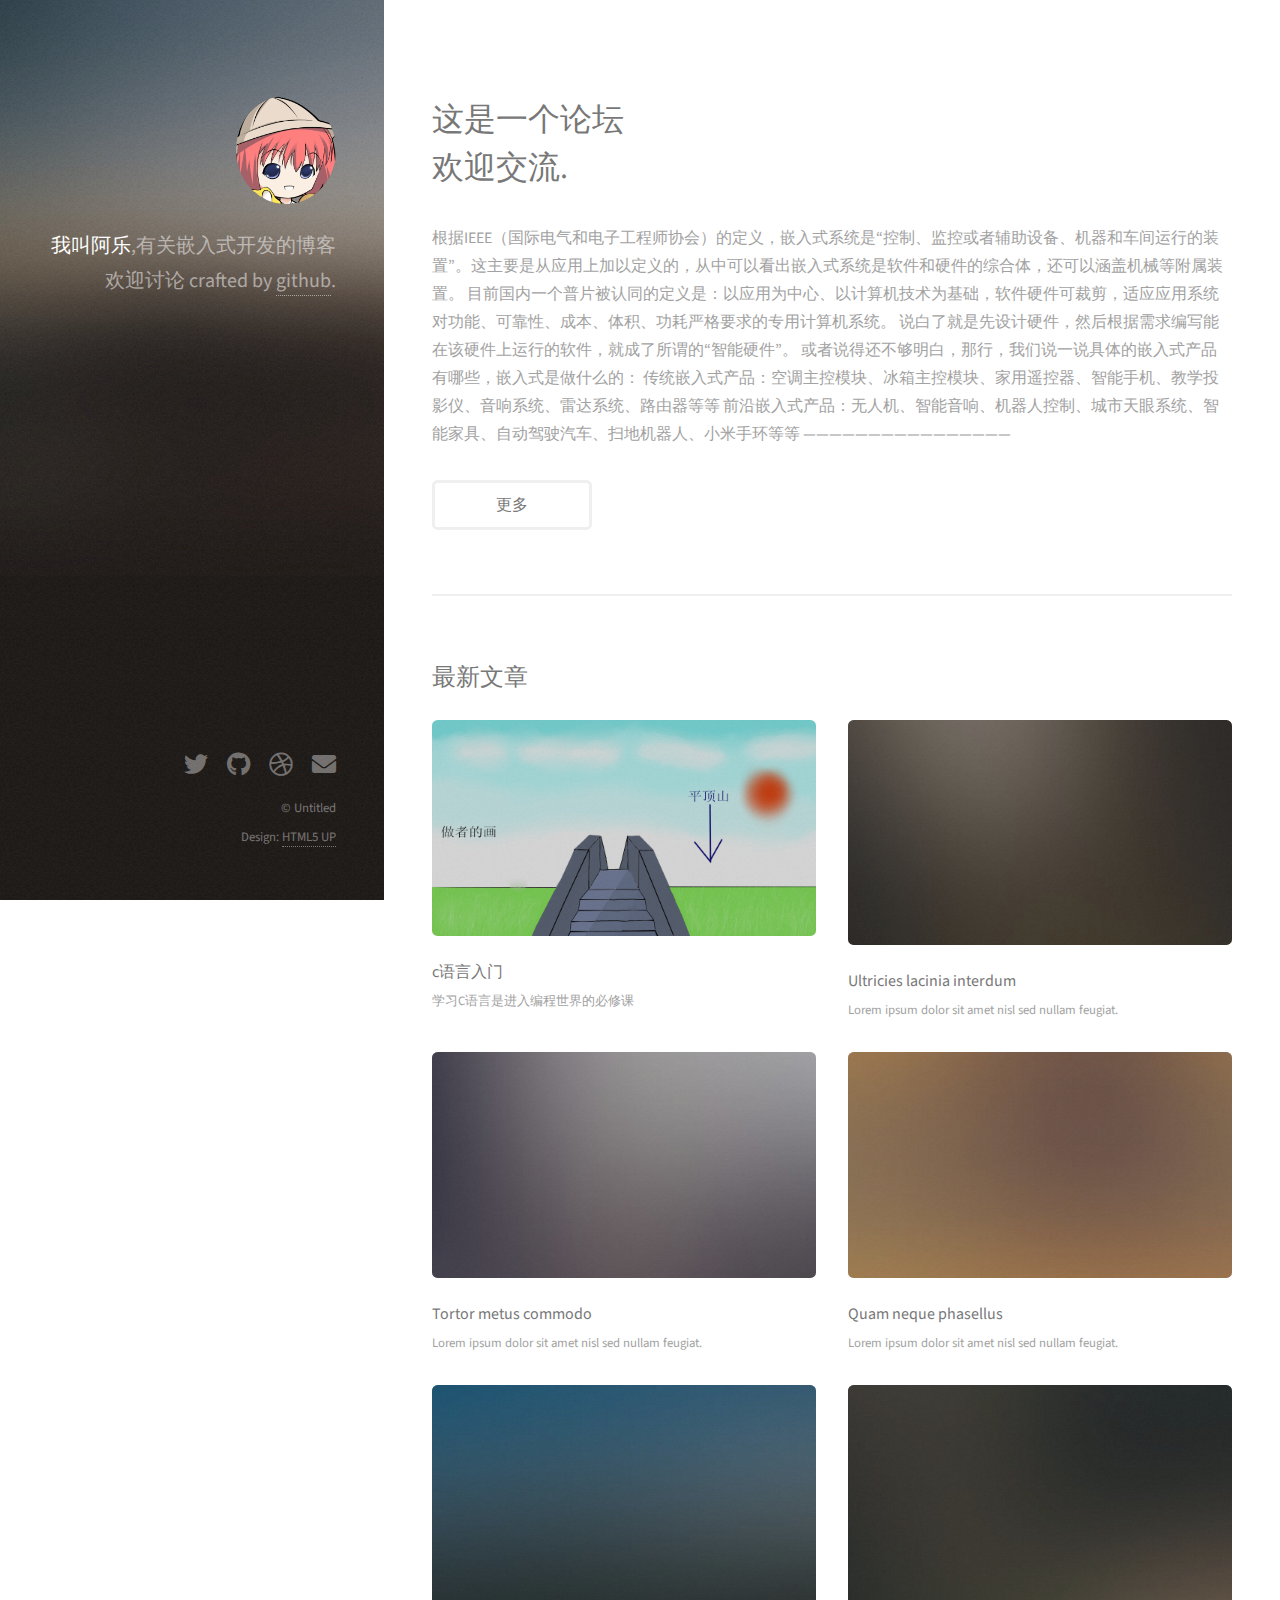
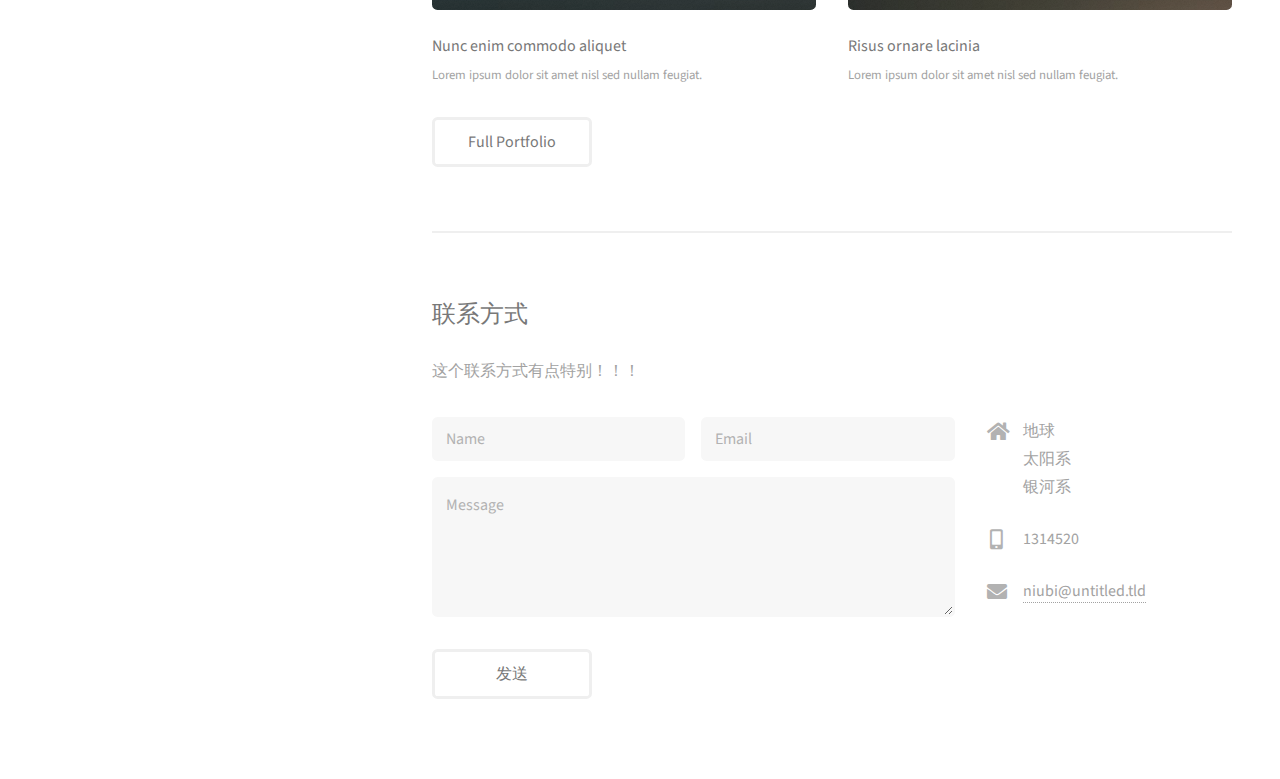
==== index.html @ 40d5c2d4 "Update index.html" ====
<!DOCTYPE HTML>
<!--
	Strata by HTML5 UP
	html5up.net | @ajlkn
	Free for personal and commercial use under the CCA 3.0 license (html5up.net/license)
-->
<html>
	<head>
		<title>Strata by HTML5 UP</title>
		<meta charset="utf-8" />
		<meta name="viewport" content="width=device-width, initial-scale=1, user-scalable=no" />
		<link rel="stylesheet" href="assets/css/main.css" />
	</head>
	<body class="is-preload">

		<!-- Header -->
			<header id="header">
				<div class="inner">
					<a href="#" class="image avatar"><img src="images/tou1.png" alt="" /></a>
					<h1><strong>我叫阿乐</strong>,有关嵌入式开发的博客<br />
					欢迎讨论<br />
					crafted by <a href="https://github.com/prismaticman/prismaticman.github.io/blob/main/index.html">github</a>.</h1>
				</div>
			</header>

		<!-- Main -->
			<div id="main">

				<!-- One -->
					<section id="one">
						<header class="major">
							<h2>这是一个论坛<br />
							欢迎交流.</h2>
						</header>
						<p>根据IEEE（国际电气和电子工程师协会）的定义，嵌入式系统是“控制、监控或者辅助设备、机器和车间运行的装置”。这主要是从应用上加以定义的，从中可以看出嵌入式系统是软件和硬件的综合体，还可以涵盖机械等附属装置。

目前国内一个普片被认同的定义是：以应用为中心、以计算机技术为基础，软件硬件可裁剪，适应应用系统对功能、可靠性、成本、体积、功耗严格要求的专用计算机系统。

说白了就是先设计硬件，然后根据需求编写能在该硬件上运行的软件，就成了所谓的“智能硬件”。

或者说得还不够明白，那行，我们说一说具体的嵌入式产品有哪些，嵌入式是做什么的：

传统嵌入式产品：空调主控模块、冰箱主控模块、家用遥控器、智能手机、教学投影仪、音响系统、雷达系统、路由器等等

前沿嵌入式产品：无人机、智能音响、机器人控制、城市天眼系统、智能家具、自动驾驶汽车、扫地机器人、小米手环等等
————————————————
</p>
						<ul class="actions">
							<li><a href="https://github.com/prismaticman" class="button">更多</a></li>
						</ul>
					</section>

				<!-- Two -->
					<section id="two">
						<h2>最新文章</h2>
						<div class="row">
							<article class="col-6 col-12-xsmall work-item">
								<a href="images/fulls/14.png" class="image fit thumb"><img src="images/thumbs/14.png" alt="" /></a>
								<h3>c语言入门</h3>
								<p>学习C语言是进入编程世界的必修课</p>
							</article>
							<article class="col-6 col-12-xsmall work-item">
								<a href="images/fulls/02.jpg" class="image fit thumb"><img src="images/thumbs/02.jpg" alt="" /></a>
								<h3>Ultricies lacinia interdum</h3>
								<p>Lorem ipsum dolor sit amet nisl sed nullam feugiat.</p>
							</article>
							<article class="col-6 col-12-xsmall work-item">
								<a href="images/fulls/03.jpg" class="image fit thumb"><img src="images/thumbs/03.jpg" alt="" /></a>
								<h3>Tortor metus commodo</h3>
								<p>Lorem ipsum dolor sit amet nisl sed nullam feugiat.</p>
							</article>
							<article class="col-6 col-12-xsmall work-item">
								<a href="images/fulls/04.jpg" class="image fit thumb"><img src="images/thumbs/04.jpg" alt="" /></a>
								<h3>Quam neque phasellus</h3>
								<p>Lorem ipsum dolor sit amet nisl sed nullam feugiat.</p>
							</article>
							<article class="col-6 col-12-xsmall work-item">
								<a href="images/fulls/05.jpg" class="image fit thumb"><img src="images/thumbs/05.jpg" alt="" /></a>
								<h3>Nunc enim commodo aliquet</h3>
								<p>Lorem ipsum dolor sit amet nisl sed nullam feugiat.</p>
							</article>
							<article class="col-6 col-12-xsmall work-item">
								<a href="images/fulls/06.jpg" class="image fit thumb"><img src="images/thumbs/06.jpg" alt="" /></a>
								<h3>Risus ornare lacinia</h3>
								<p>Lorem ipsum dolor sit amet nisl sed nullam feugiat.</p>
							</article>
						</div>
						<ul class="actions">
							<li><a href="#" class="button">Full Portfolio</a></li>
						</ul>
					</section>

				<!-- Three -->
					<section id="three">
						<h2>联系方式</h2>
						<p>这个联系方式有点特别！！！</p>
						<div class="row">
							<div class="col-8 col-12-small">
								<form method="post" action="#">
									<div class="row gtr-uniform gtr-50">
										<div class="col-6 col-12-xsmall"><input type="text" name="name" id="name" placeholder="Name" /></div>
										<div class="col-6 col-12-xsmall"><input type="email" name="email" id="email" placeholder="Email" /></div>
										<div class="col-12"><textarea name="message" id="message" placeholder="Message" rows="4"></textarea></div>
									</div>
								</form>
								<ul class="actions">
									<li><input type="submit" value="发送" /></li>
								</ul>
							</div>
							<div class="col-4 col-12-small">
								<ul class="labeled-icons">
									<li>
										<h3 class="icon solid fa-home"><span class="label">Address</span></h3>
										地球<br />
										太阳系<br />
										银河系
									</li>
									<li>
										<h3 class="icon solid fa-mobile-alt"><span class="label">Phone</span></h3>
										1314520
									</li>
									<li>
										<h3 class="icon solid fa-envelope"><span class="label">Email</span></h3>
										<a href="#">niubi@untitled.tld</a>
									</li>
								</ul>
							</div>
						</div>
					</section>

				<!-- Four -->
				<!--
					<section id="four">
						<h2>Elements</h2>

						<section>
							<h4>Text</h4>
							<p>This is <b>bold</b> and this is <strong>strong</strong>. This is <i>italic</i> and this is <em>emphasized</em>.
							This is <sup>superscript</sup> text and this is <sub>subscript</sub> text.
							This is <u>underlined</u> and this is code: <code>for (;;) { ... }</code>. Finally, <a href="#">this is a link</a>.</p>
							<hr />
							<header>
								<h4>Heading with a Subtitle</h4>
								<p>Lorem ipsum dolor sit amet nullam id egestas urna aliquam</p>
							</header>
							<p>Nunc lacinia ante nunc ac lobortis. Interdum adipiscing gravida odio porttitor sem non mi integer non faucibus ornare mi ut ante amet placerat aliquet. Volutpat eu sed ante lacinia sapien lorem accumsan varius montes viverra nibh in adipiscing blandit tempus accumsan.</p>
							<header>
								<h5>Heading with a Subtitle</h5>
								<p>Lorem ipsum dolor sit amet nullam id egestas urna aliquam</p>
							</header>
							<p>Nunc lacinia ante nunc ac lobortis. Interdum adipiscing gravida odio porttitor sem non mi integer non faucibus ornare mi ut ante amet placerat aliquet. Volutpat eu sed ante lacinia sapien lorem accumsan varius montes viverra nibh in adipiscing blandit tempus accumsan.</p>
							<hr />
							<h2>Heading Level 2</h2>
							<h3>Heading Level 3</h3>
							<h4>Heading Level 4</h4>
							<h5>Heading Level 5</h5>
							<h6>Heading Level 6</h6>
							<hr />
							<h5>Blockquote</h5>
							<blockquote>Fringilla nisl. Donec accumsan interdum nisi, quis tincidunt felis sagittis eget tempus euismod. Vestibulum ante ipsum primis in faucibus vestibulum. Blandit adipiscing eu felis iaculis volutpat ac adipiscing accumsan faucibus. Vestibulum ante ipsum primis in faucibus lorem ipsum dolor sit amet nullam adipiscing eu felis.</blockquote>
							<h5>Preformatted</h5>
							<pre><code>i = 0;

while (!deck.isInOrder()) {
print 'Iteration ' + i;
deck.shuffle();
i++;
}

print 'It took ' + i + ' iterations to sort the deck.';</code></pre>
						</section>

						<section>
							<h4>Lists</h4>
							<div class="row">
								<div class="col-6 col-12-xsmall">
									<h5>Unordered</h5>
									<ul>
										<li>Dolor pulvinar etiam magna etiam.</li>
										<li>Sagittis adipiscing lorem eleifend.</li>
										<li>Felis enim feugiat dolore viverra.</li>
									</ul>
									<h5>Alternate</h5>
									<ul class="alt">
										<li>Dolor pulvinar etiam magna etiam.</li>
										<li>Sagittis adipiscing lorem eleifend.</li>
										<li>Felis enim feugiat dolore viverra.</li>
									</ul>
								</div>
								<div class="col-6 col-12-xsmall">
									<h5>Ordered</h5>
									<ol>
										<li>Dolor pulvinar etiam magna etiam.</li>
										<li>Etiam vel felis at lorem sed viverra.</li>
										<li>Felis enim feugiat dolore viverra.</li>
										<li>Dolor pulvinar etiam magna etiam.</li>
										<li>Etiam vel felis at lorem sed viverra.</li>
										<li>Felis enim feugiat dolore viverra.</li>
									</ol>
									<h5>Icons</h5>
									<ul class="icons">
										<li><a href="#" class="icon brands fa-twitter"><span class="label">Twitter</span></a></li>
										<li><a href="#" class="icon brands fa-facebook-f"><span class="label">Facebook</span></a></li>
										<li><a href="#" class="icon brands fa-instagram"><span class="label">Instagram</span></a></li>
										<li><a href="#" class="icon brands fa-github"><span class="label">Github</span></a></li>
										<li><a href="#" class="icon brands fa-dribbble"><span class="label">Dribbble</span></a></li>
										<li><a href="#" class="icon brands fa-tumblr"><span class="label">Tumblr</span></a></li>
									</ul>
								</div>
							</div>
							<h5>Actions</h5>
							<ul class="actions">
								<li><a href="#" class="button primary">Default</a></li>
								<li><a href="#" class="button">Default</a></li>
							</ul>
							<ul class="actions small">
								<li><a href="#" class="button primary small">Small</a></li>
								<li><a href="#" class="button small">Small</a></li>
							</ul>
							<div class="row">
								<div class="col-6 col-12-small">
									<ul class="actions stacked">
										<li><a href="#" class="button primary">Default</a></li>
										<li><a href="#" class="button">Default</a></li>
									</ul>
								</div>
								<div class="col-6 col-12-small">
									<ul class="actions stacked">
										<li><a href="#" class="button primary small">Small</a></li>
										<li><a href="#" class="button small">Small</a></li>
									</ul>
								</div>
								<div class="col-6 col-12-small">
									<ul class="actions stacked">
										<li><a href="#" class="button primary fit">Default</a></li>
										<li><a href="#" class="button fit">Default</a></li>
									</ul>
								</div>
								<div class="col-6 col-12-small">
									<ul class="actions stacked">
										<li><a href="#" class="button primary small fit">Small</a></li>
										<li><a href="#" class="button small fit">Small</a></li>
									</ul>
								</div>
							</div>
						</section>

						<section>
							<h4>Table</h4>
							<h5>Default</h5>
							<div class="table-wrapper">
								<table>
									<thead>
										<tr>
											<th>Name</th>
											<th>Description</th>
											<th>Price</th>
										</tr>
									</thead>
									<tbody>
										<tr>
											<td>Item One</td>
											<td>Ante turpis integer aliquet porttitor.</td>
											<td>29.99</td>
										</tr>
										<tr>
											<td>Item Two</td>
											<td>Vis ac commodo adipiscing arcu aliquet.</td>
											<td>19.99</td>
										</tr>
										<tr>
											<td>Item Three</td>
											<td> Morbi faucibus arcu accumsan lorem.</td>
											<td>29.99</td>
										</tr>
										<tr>
											<td>Item Four</td>
											<td>Vitae integer tempus condimentum.</td>
											<td>19.99</td>
										</tr>
										<tr>
											<td>Item Five</td>
											<td>Ante turpis integer aliquet porttitor.</td>
											<td>29.99</td>
										</tr>
									</tbody>
									<tfoot>
										<tr>
											<td colspan="2"></td>
											<td>100.00</td>
										</tr>
									</tfoot>
								</table>
							</div>

							<h5>Alternate</h5>
							<div class="table-wrapper">
								<table class="alt">
									<thead>
										<tr>
											<th>Name</th>
											<th>Description</th>
											<th>Price</th>
										</tr>
									</thead>
									<tbody>
										<tr>
											<td>Item One</td>
											<td>Ante turpis integer aliquet porttitor.</td>
											<td>29.99</td>
										</tr>
										<tr>
											<td>Item Two</td>
											<td>Vis ac commodo adipiscing arcu aliquet.</td>
											<td>19.99</td>
										</tr>
										<tr>
											<td>Item Three</td>
											<td> Morbi faucibus arcu accumsan lorem.</td>
											<td>29.99</td>
										</tr>
										<tr>
											<td>Item Four</td>
											<td>Vitae integer tempus condimentum.</td>
											<td>19.99</td>
										</tr>
										<tr>
											<td>Item Five</td>
											<td>Ante turpis integer aliquet porttitor.</td>
											<td>29.99</td>
										</tr>
									</tbody>
									<tfoot>
										<tr>
											<td colspan="2"></td>
											<td>100.00</td>
										</tr>
									</tfoot>
								</table>
							</div>
						</section>

						<section>
							<h4>Buttons</h4>
							<ul class="actions">
								<li><a href="#" class="button primary">Primary</a></li>
								<li><a href="#" class="button">Default</a></li>
							</ul>
							<ul class="actions">
								<li><a href="#" class="button large">Large</a></li>
								<li><a href="#" class="button">Default</a></li>
								<li><a href="#" class="button small">Small</a></li>
							</ul>
							<ul class="actions fit">
								<li><a href="#" class="button primary fit">Fit</a></li>
								<li><a href="#" class="button fit">Fit</a></li>
							</ul>
							<ul class="actions fit small">
								<li><a href="#" class="button primary fit small">Fit + Small</a></li>
								<li><a href="#" class="button fit small">Fit + Small</a></li>
							</ul>
							<ul class="actions">
								<li><a href="#" class="button primary icon solid fa-download">Icon</a></li>
								<li><a href="#" class="button icon solid fa-download">Icon</a></li>
							</ul>
							<ul class="actions">
								<li><span class="button primary disabled">Primary</span></li>
								<li><span class="button disabled">Default</span></li>
							</ul>
						</section>

						<section>
							<h4>Form</h4>
							<form method="post" action="#">
								<div class="row gtr-uniform gtr-50">
									<div class="col-6 col-12-xsmall">
										<input type="text" name="demo-name" id="demo-name" value="" placeholder="Name" />
									</div>
									<div class="col-6 col-12-xsmall">
										<input type="email" name="demo-email" id="demo-email" value="" placeholder="Email" />
									</div>
									<div class="col-12">
										<select name="demo-category" id="demo-category">
											<option value="">- Category -</option>
											<option value="1">Manufacturing</option>
											<option value="1">Shipping</option>
											<option value="1">Administration</option>
											<option value="1">Human Resources</option>
										</select>
									</div>
									<div class="col-4 col-12-small">
										<input type="radio" id="demo-priority-low" name="demo-priority" checked>
										<label for="demo-priority-low">Low Priority</label>
									</div>
									<div class="col-4 col-12-small">
										<input type="radio" id="demo-priority-normal" name="demo-priority">
										<label for="demo-priority-normal">Normal Priority</label>
									</div>
									<div class="col-4 col-12-small">
										<input type="radio" id="demo-priority-high" name="demo-priority">
										<label for="demo-priority-high">High Priority</label>
									</div>
									<div class="col-6 col-12-small">
										<input type="checkbox" id="demo-copy" name="demo-copy">
										<label for="demo-copy">Email me a copy of this message</label>
									</div>
									<div class="col-6 col-12-small">
										<input type="checkbox" id="demo-human" name="demo-human" checked>
										<label for="demo-human">I am a human and not a robot</label>
									</div>
									<div class="col-12">
										<textarea name="demo-message" id="demo-message" placeholder="Enter your message" rows="6"></textarea>
									</div>
									<div class="col-12">
										<ul class="actions">
											<li><input type="submit" value="Send Message" class="primary" /></li>
											<li><input type="reset" value="Reset" /></li>
										</ul>
									</div>
								</div>
							</form>
						</section>

						<section>
							<h4>Image</h4>
							<h5>Fit</h5>
							<div class="box alt">
								<div class="row gtr-50 gtr-uniform">
									<div class="col-12"><span class="image fit"><img src="images/fulls/05.jpg" alt="" /></span></div>
									<div class="col-4"><span class="image fit"><img src="images/thumbs/01.jpg" alt="" /></span></div>
									<div class="col-4"><span class="image fit"><img src="images/thumbs/02.jpg" alt="" /></span></div>
									<div class="col-4"><span class="image fit"><img src="images/thumbs/03.jpg" alt="" /></span></div>
									<div class="col-4"><span class="image fit"><img src="images/thumbs/04.jpg" alt="" /></span></div>
									<div class="col-4"><span class="image fit"><img src="images/thumbs/05.jpg" alt="" /></span></div>
									<div class="col-4"><span class="image fit"><img src="images/thumbs/06.jpg" alt="" /></span></div>
									<div class="col-4"><span class="image fit"><img src="images/thumbs/03.jpg" alt="" /></span></div>
									<div class="col-4"><span class="image fit"><img src="images/thumbs/02.jpg" alt="" /></span></div>
									<div class="col-4"><span class="image fit"><img src="images/thumbs/01.jpg" alt="" /></span></div>
								</div>
							</div>
							<h5>Left &amp; Right</h5>
							<p><span class="image left"><img src="images/avatar.jpg" alt="" /></span>Fringilla nisl. Donec accumsan interdum nisi, quis tincidunt felis sagittis eget. tempus euismod. Vestibulum ante ipsum primis in faucibus vestibulum. Blandit adipiscing eu felis iaculis volutpat ac adipiscing accumsan eu faucibus. Integer ac pellentesque praesent tincidunt felis sagittis eget. tempus euismod. Vestibulum ante ipsum primis in faucibus vestibulum. Blandit adipiscing eu felis iaculis volutpat ac adipiscing accumsan eu faucibus. Integer ac pellentesque praesent. Donec accumsan interdum nisi, quis tincidunt felis sagittis eget. tempus euismod. Vestibulum ante ipsum primis in faucibus vestibulum. Blandit adipiscing eu felis iaculis volutpat ac adipiscing accumsan eu faucibus. Integer ac pellentesque praesent tincidunt felis sagittis eget. tempus euismod. Vestibulum ante ipsum primis in faucibus vestibulum. Blandit adipiscing eu felis iaculis volutpat ac adipiscing accumsan eu faucibus. Integer ac pellentesque praesent.</p>
							<p><span class="image right"><img src="images/avatar.jpg" alt="" /></span>Fringilla nisl. Donec accumsan interdum nisi, quis tincidunt felis sagittis eget. tempus euismod. Vestibulum ante ipsum primis in faucibus vestibulum. Blandit adipiscing eu felis iaculis volutpat ac adipiscing accumsan eu faucibus. Integer ac pellentesque praesent tincidunt felis sagittis eget. tempus euismod. Vestibulum ante ipsum primis in faucibus vestibulum. Blandit adipiscing eu felis iaculis volutpat ac adipiscing accumsan eu faucibus. Integer ac pellentesque praesent. Donec accumsan interdum nisi, quis tincidunt felis sagittis eget. tempus euismod. Vestibulum ante ipsum primis in faucibus vestibulum. Blandit adipiscing eu felis iaculis volutpat ac adipiscing accumsan eu faucibus. Integer ac pellentesque praesent tincidunt felis sagittis eget. tempus euismod. Vestibulum ante ipsum primis in faucibus vestibulum. Blandit adipiscing eu felis iaculis volutpat ac adipiscing accumsan eu faucibus. Integer ac pellentesque praesent.</p>
						</section>

					</section>
				-->

			</div>

		<!-- Footer -->
			<footer id="footer">
				<div class="inner">
					<ul class="icons">
						<li><a href="#" class="icon brands fa-twitter"><span class="label">Twitter</span></a></li>
						<li><a href="#" class="icon brands fa-github"><span class="label">Github</span></a></li>
						<li><a href="#" class="icon brands fa-dribbble"><span class="label">Dribbble</span></a></li>
						<li><a href="#" class="icon solid fa-envelope"><span class="label">Email</span></a></li>
					</ul>
					<ul class="copyright">
						<li>&copy; Untitled</li><li>Design: <a href="https://github.com/prismaticman">HTML5 UP</a></li>
					</ul>
				</div>
			</footer>

		<!-- Scripts -->
			<script src="assets/js/jquery.min.js"></script>
			<script src="assets/js/jquery.poptrox.min.js"></script>
			<script src="assets/js/browser.min.js"></script>
			<script src="assets/js/breakpoints.min.js"></script>
			<script src="assets/js/util.js"></script>
			<script src="assets/js/main.js"></script>

	</body>
</html>
---- assets/css/main.css ----
@import url("fontawesome-all.min.css");
@import url("https://fonts.googleapis.com/css?family=Source+Sans+Pro:400,400italic");

/*
	Strata by HTML5 UP
	html5up.net | @ajlkn
	Free for personal and commercial use under the CCA 3.0 license (html5up.net/license)
*/

html, body, div, span, applet, object,
iframe, h1, h2, h3, h4, h5, h6, p, blockquote,
pre, a, abbr, acronym, address, big, cite,
code, del, dfn, em, img, ins, kbd, q, s, samp,
small, strike, strong, sub, sup, tt, var, b,
u, i, center, dl, dt, dd, ol, ul, li, fieldset,
form, label, legend, table, caption, tbody,
tfoot, thead, tr, th, td, article, aside,
canvas, details, embed, figure, figcaption,
footer, header, hgroup, menu, nav, output, ruby,
section, summary, time, mark, audio, video {
	margin: 0;
	padding: 0;
	border: 0;
	font-size: 100%;
	font: inherit;
	vertical-align: baseline;}

article, aside, details, figcaption, figure,
footer, header, hgroup, menu, nav, section {
	display: block;}

body {
	line-height: 1;
}

ol, ul {
	list-style: none;
}

blockquote, q {
	quotes: none;
}

	blockquote:before, blockquote:after, q:before, q:after {
		content: '';
		content: none;
	}

table {
	border-collapse: collapse;
	border-spacing: 0;
}

body {
	-webkit-text-size-adjust: none;
}

mark {
	background-color: transparent;
	color: inherit;
}

input::-moz-focus-inner {
	border: 0;
	padding: 0;
}

input, select, textarea {
	-moz-appearance: none;
	-webkit-appearance: none;
	-ms-appearance: none;
	appearance: none;
}

/* Basic */

	html {
		box-sizing: border-box;
	}

	*, *:before, *:after {
		box-sizing: inherit;
	}

	body {
		background: #fff;
	}

		body.is-preload *, body.is-preload *:before, body.is-preload *:after {
			-moz-animation: none !important;
			-webkit-animation: none !important;
			-ms-animation: none !important;
			animation: none !important;
			-moz-transition: none !important;
			-webkit-transition: none !important;
			-ms-transition: none !important;
			transition: none !important;
		}

	body, input, select, textarea {
		color: #a2a2a2;
		font-family: "Source Sans Pro", Helvetica, sans-serif;
		font-size: 16pt;
		font-weight: 400;
		line-height: 1.75em;
	}

	a {
		-moz-transition: color 0.2s ease-in-out, border-color 0.2s ease-in-out;
		-webkit-transition: color 0.2s ease-in-out, border-color 0.2s ease-in-out;
		-ms-transition: color 0.2s ease-in-out, border-color 0.2s ease-in-out;
		transition: color 0.2s ease-in-out, border-color 0.2s ease-in-out;
		border-bottom: dotted 1px;
		color: #49bf9d;
		text-decoration: none;
	}

		a:hover {
			border-bottom-color: transparent;
			color: #49bf9d !important;
			text-decoration: none;
		}

	strong, b {
		color: #787878;
		font-weight: 400;
	}

	em, i {
		font-style: italic;
	}

	p {
		margin: 0 0 2em 0;
	}

	h1, h2, h3, h4, h5, h6 {
		color: #787878;
		font-weight: 400;
		line-height: 1em;
		margin: 0 0 1em 0;
	}

		h1 a, h2 a, h3 a, h4 a, h5 a, h6 a {
			color: inherit;
			text-decoration: none;
		}

	h1 {
		font-size: 2em;
		line-height: 1.5em;
	}

	h2 {
		font-size: 1.5em;
		line-height: 1.5em;
	}

	h3 {
		font-size: 1.25em;
		line-height: 1.5em;
	}

	h4 {
		font-size: 1.1em;
		line-height: 1.5em;
	}

	h5 {
		font-size: 0.9em;
		line-height: 1.5em;
	}

	h6 {
		font-size: 0.7em;
		line-height: 1.5em;
	}

	sub {
		font-size: 0.8em;
		position: relative;
		top: 0.5em;
	}

	sup {
		font-size: 0.8em;
		position: relative;
		top: -0.5em;
	}

	hr {
		border: 0;
		border-bottom: solid 2px #efefef;
		margin: 2em 0;
	}

		hr.major {
			margin: 3em 0;
		}

	blockquote {
		border-left: solid 6px #efefef;
		font-style: italic;
		margin: 0 0 2em 0;
		padding: 0.5em 0 0.5em 1.5em;
	}

	code {
		background: #f7f7f7;
		border-radius: 0.35em;
		border: solid 2px #efefef;
		font-family: "Courier New", monospace;
		font-size: 0.9em;
		margin: 0 0.25em;
		padding: 0.25em 0.65em;
	}

	pre {
		-webkit-overflow-scrolling: touch;
		font-family: "Courier New", monospace;
		font-size: 0.9em;
		margin: 0 0 2em 0;
	}

		pre code {
			display: block;
			line-height: 1.75em;
			padding: 1em 1.5em;
			overflow-x: auto;
		}

	.align-left {
		text-align: left;
	}

	.align-center {
		text-align: center;
	}

	.align-right {
		text-align: right;
	}

/* Container */

	.container {
		margin: 0 auto;
		max-width: calc(100% - 4em);
		width: 100%;
	}

		.container.xsmall {
			width: 25%;
		}

		.container.small {
			width: 50%;
		}

		.container.medium {
			width: 75%;
		}

		.container.large {
			width: 125%;
		}

		.container.xlarge {
			width: 150%;
		}

		.container.max {
			width: 100%;
		}

		@media screen and (max-width: 980px) {

			.container {
				width: 100% !important;
				max-width: 100% !important;
			}

		}

		@media screen and (max-width: 480px) {

			.container {
				max-width: calc(100% - 3em);
			}

		}

/* Row */

	.row {
		display: flex;
		flex-wrap: wrap;
		box-sizing: border-box;
		align-items: stretch;
	}

		.row > * {
			box-sizing: border-box;
		}

		.row.gtr-uniform > * > :last-child {
			margin-bottom: 0;
		}

		.row.aln-left {
			justify-content: flex-start;
		}

		.row.aln-center {
			justify-content: center;
		}

		.row.aln-right {
			justify-content: flex-end;
		}

		.row.aln-top {
			align-items: flex-start;
		}

		.row.aln-middle {
			align-items: center;
		}

		.row.aln-bottom {
			align-items: flex-end;
		}

		.row > .imp {
			order: -1;
		}

		.row > .col-1 {
			width: 8.33333%;
		}

		.row > .off-1 {
			margin-left: 8.33333%;
		}

		.row > .col-2 {
			width: 16.66667%;
		}

		.row > .off-2 {
			margin-left: 16.66667%;
		}

		.row > .col-3 {
			width: 25%;
		}

		.row > .off-3 {
			margin-left: 25%;
		}

		.row > .col-4 {
			width: 33.33333%;
		}

		.row > .off-4 {
			margin-left: 33.33333%;
		}

		.row > .col-5 {
			width: 41.66667%;
		}

		.row > .off-5 {
			margin-left: 41.66667%;
		}

		.row > .col-6 {
			width: 50%;
		}

		.row > .off-6 {
			margin-left: 50%;
		}

		.row > .col-7 {
			width: 58.33333%;
		}

		.row > .off-7 {
			margin-left: 58.33333%;
		}

		.row > .col-8 {
			width: 66.66667%;
		}

		.row > .off-8 {
			margin-left: 66.66667%;
		}

		.row > .col-9 {
			width: 75%;
		}

		.row > .off-9 {
			margin-left: 75%;
		}

		.row > .col-10 {
			width: 83.33333%;
		}

		.row > .off-10 {
			margin-left: 83.33333%;
		}

		.row > .col-11 {
			width: 91.66667%;
		}

		.row > .off-11 {
			margin-left: 91.66667%;
		}

		.row > .col-12 {
			width: 100%;
		}

		.row > .off-12 {
			margin-left: 100%;
		}

		.row.gtr-0 {
			margin-top: 0;
			margin-left: 0em;
		}

			.row.gtr-0 > * {
				padding: 0 0 0 0em;
			}

			.row.gtr-0.gtr-uniform {
				margin-top: 0em;
			}

				.row.gtr-0.gtr-uniform > * {
					padding-top: 0em;
				}

		.row.gtr-25 {
			margin-top: 0;
			margin-left: -0.625em;
		}

			.row.gtr-25 > * {
				padding: 0 0 0 0.625em;
			}

			.row.gtr-25.gtr-uniform {
				margin-top: -0.625em;
			}

				.row.gtr-25.gtr-uniform > * {
					padding-top: 0.625em;
				}

		.row.gtr-50 {
			margin-top: 0;
			margin-left: -1.25em;
		}

			.row.gtr-50 > * {
				padding: 0 0 0 1.25em;
			}

			.row.gtr-50.gtr-uniform {
				margin-top: -1.25em;
			}

				.row.gtr-50.gtr-uniform > * {
					padding-top: 1.25em;
				}

		.row {
			margin-top: 0;
			margin-left: -2.5em;
		}

			.row > * {
				padding: 0 0 0 2.5em;
			}

			.row.gtr-uniform {
				margin-top: -2.5em;
			}

				.row.gtr-uniform > * {
					padding-top: 2.5em;
				}

		.row.gtr-150 {
			margin-top: 0;
			margin-left: -3.75em;
		}

			.row.gtr-150 > * {
				padding: 0 0 0 3.75em;
			}

			.row.gtr-150.gtr-uniform {
				margin-top: -3.75em;
			}

				.row.gtr-150.gtr-uniform > * {
					padding-top: 3.75em;
				}

		.row.gtr-200 {
			margin-top: 0;
			margin-left: -5em;
		}

			.row.gtr-200 > * {
				padding: 0 0 0 5em;
			}

			.row.gtr-200.gtr-uniform {
				margin-top: -5em;
			}

				.row.gtr-200.gtr-uniform > * {
					padding-top: 5em;
				}

		@media screen and (max-width: 1800px) {

			.row {
				display: flex;
				flex-wrap: wrap;
				box-sizing: border-box;
				align-items: stretch;
			}

				.row > * {
					box-sizing: border-box;
				}

				.row.gtr-uniform > * > :last-child {
					margin-bottom: 0;
				}

				.row.aln-left {
					justify-content: flex-start;
				}

				.row.aln-center {
					justify-content: center;
				}

				.row.aln-right {
					justify-content: flex-end;
				}

				.row.aln-top {
					align-items: flex-start;
				}

				.row.aln-middle {
					align-items: center;
				}

				.row.aln-bottom {
					align-items: flex-end;
				}

				.row > .imp-xlarge {
					order: -1;
				}

				.row > .col-1-xlarge {
					width: 8.33333%;
				}

				.row > .off-1-xlarge {
					margin-left: 8.33333%;
				}

				.row > .col-2-xlarge {
					width: 16.66667%;
				}

				.row > .off-2-xlarge {
					margin-left: 16.66667%;
				}

				.row > .col-3-xlarge {
					width: 25%;
				}

				.row > .off-3-xlarge {
					margin-left: 25%;
				}

				.row > .col-4-xlarge {
					width: 33.33333%;
				}

				.row > .off-4-xlarge {
					margin-left: 33.33333%;
				}

				.row > .col-5-xlarge {
					width: 41.66667%;
				}

				.row > .off-5-xlarge {
					margin-left: 41.66667%;
				}

				.row > .col-6-xlarge {
					width: 50%;
				}

				.row > .off-6-xlarge {
					margin-left: 50%;
				}

				.row > .col-7-xlarge {
					width: 58.33333%;
				}

				.row > .off-7-xlarge {
					margin-left: 58.33333%;
				}

				.row > .col-8-xlarge {
					width: 66.66667%;
				}

				.row > .off-8-xlarge {
					margin-left: 66.66667%;
				}

				.row > .col-9-xlarge {
					width: 75%;
				}

				.row > .off-9-xlarge {
					margin-left: 75%;
				}

				.row > .col-10-xlarge {
					width: 83.33333%;
				}

				.row > .off-10-xlarge {
					margin-left: 83.33333%;
				}

				.row > .col-11-xlarge {
					width: 91.66667%;
				}

				.row > .off-11-xlarge {
					margin-left: 91.66667%;
				}

				.row > .col-12-xlarge {
					width: 100%;
				}

				.row > .off-12-xlarge {
					margin-left: 100%;
				}

				.row.gtr-0 {
					margin-top: 0;
					margin-left: 0em;
				}

					.row.gtr-0 > * {
						padding: 0 0 0 0em;
					}

					.row.gtr-0.gtr-uniform {
						margin-top: 0em;
					}

						.row.gtr-0.gtr-uniform > * {
							padding-top: 0em;
						}

				.row.gtr-25 {
					margin-top: 0;
					margin-left: -0.625em;
				}

					.row.gtr-25 > * {
						padding: 0 0 0 0.625em;
					}

					.row.gtr-25.gtr-uniform {
						margin-top: -0.625em;
					}

						.row.gtr-25.gtr-uniform > * {
							padding-top: 0.625em;
						}

				.row.gtr-50 {
					margin-top: 0;
					margin-left: -1.25em;
				}

					.row.gtr-50 > * {
						padding: 0 0 0 1.25em;
					}

					.row.gtr-50.gtr-uniform {
						margin-top: -1.25em;
					}

						.row.gtr-50.gtr-uniform > * {
							padding-top: 1.25em;
						}

				.row {
					margin-top: 0;
					margin-left: -2.5em;
				}

					.row > * {
						padding: 0 0 0 2.5em;
					}

					.row.gtr-uniform {
						margin-top: -2.5em;
					}

						.row.gtr-uniform > * {
							padding-top: 2.5em;
						}

				.row.gtr-150 {
					margin-top: 0;
					margin-left: -3.75em;
				}

					.row.gtr-150 > * {
						padding: 0 0 0 3.75em;
					}

					.row.gtr-150.gtr-uniform {
						margin-top: -3.75em;
					}

						.row.gtr-150.gtr-uniform > * {
							padding-top: 3.75em;
						}

				.row.gtr-200 {
					margin-top: 0;
					margin-left: -5em;
				}

					.row.gtr-200 > * {
						padding: 0 0 0 5em;
					}

					.row.gtr-200.gtr-uniform {
						margin-top: -5em;
					}

						.row.gtr-200.gtr-uniform > * {
							padding-top: 5em;
						}

		}

		@media screen and (max-width: 1280px) {

			.row {
				display: flex;
				flex-wrap: wrap;
				box-sizing: border-box;
				align-items: stretch;
			}

				.row > * {
					box-sizing: border-box;
				}

				.row.gtr-uniform > * > :last-child {
					margin-bottom: 0;
				}

				.row.aln-left {
					justify-content: flex-start;
				}

				.row.aln-center {
					justify-content: center;
				}

				.row.aln-right {
					justify-content: flex-end;
				}

				.row.aln-top {
					align-items: flex-start;
				}

				.row.aln-middle {
					align-items: center;
				}

				.row.aln-bottom {
					align-items: flex-end;
				}

				.row > .imp-large {
					order: -1;
				}

				.row > .col-1-large {
					width: 8.33333%;
				}

				.row > .off-1-large {
					margin-left: 8.33333%;
				}

				.row > .col-2-large {
					width: 16.66667%;
				}

				.row > .off-2-large {
					margin-left: 16.66667%;
				}

				.row > .col-3-large {
					width: 25%;
				}

				.row > .off-3-large {
					margin-left: 25%;
				}

				.row > .col-4-large {
					width: 33.33333%;
				}

				.row > .off-4-large {
					margin-left: 33.33333%;
				}

				.row > .col-5-large {
					width: 41.66667%;
				}

				.row > .off-5-large {
					margin-left: 41.66667%;
				}

				.row > .col-6-large {
					width: 50%;
				}

				.row > .off-6-large {
					margin-left: 50%;
				}

				.row > .col-7-large {
					width: 58.33333%;
				}

				.row > .off-7-large {
					margin-left: 58.33333%;
				}

				.row > .col-8-large {
					width: 66.66667%;
				}

				.row > .off-8-large {
					margin-left: 66.66667%;
				}

				.row > .col-9-large {
					width: 75%;
				}

				.row > .off-9-large {
					margin-left: 75%;
				}

				.row > .col-10-large {
					width: 83.33333%;
				}

				.row > .off-10-large {
					margin-left: 83.33333%;
				}

				.row > .col-11-large {
					width: 91.66667%;
				}

				.row > .off-11-large {
					margin-left: 91.66667%;
				}

				.row > .col-12-large {
					width: 100%;
				}

				.row > .off-12-large {
					margin-left: 100%;
				}

				.row.gtr-0 {
					margin-top: 0;
					margin-left: 0em;
				}

					.row.gtr-0 > * {
						padding: 0 0 0 0em;
					}

					.row.gtr-0.gtr-uniform {
						margin-top: 0em;
					}

						.row.gtr-0.gtr-uniform > * {
							padding-top: 0em;
						}

				.row.gtr-25 {
					margin-top: 0;
					margin-left: -0.5em;
				}

					.row.gtr-25 > * {
						padding: 0 0 0 0.5em;
					}

					.row.gtr-25.gtr-uniform {
						margin-top: -0.5em;
					}

						.row.gtr-25.gtr-uniform > * {
							padding-top: 0.5em;
						}

				.row.gtr-50 {
					margin-top: 0;
					margin-left: -1em;
				}

					.row.gtr-50 > * {
						padding: 0 0 0 1em;
					}

					.row.gtr-50.gtr-uniform {
						margin-top: -1em;
					}

						.row.gtr-50.gtr-uniform > * {
							padding-top: 1em;
						}

				.row {
					margin-top: 0;
					margin-left: -2em;
				}

					.row > * {
						padding: 0 0 0 2em;
					}

					.row.gtr-uniform {
						margin-top: -2em;
					}

						.row.gtr-uniform > * {
							padding-top: 2em;
						}

				.row.gtr-150 {
					margin-top: 0;
					margin-left: -3em;
				}

					.row.gtr-150 > * {
						padding: 0 0 0 3em;
					}

					.row.gtr-150.gtr-uniform {
						margin-top: -3em;
					}

						.row.gtr-150.gtr-uniform > * {
							padding-top: 3em;
						}

				.row.gtr-200 {
					margin-top: 0;
					margin-left: -4em;
				}

					.row.gtr-200 > * {
						padding: 0 0 0 4em;
					}

					.row.gtr-200.gtr-uniform {
						margin-top: -4em;
					}

						.row.gtr-200.gtr-uniform > * {
							padding-top: 4em;
						}

		}

		@media screen and (max-width: 980px) {

			.row {
				display: flex;
				flex-wrap: wrap;
				box-sizing: border-box;
				align-items: stretch;
			}

				.row > * {
					box-sizing: border-box;
				}

				.row.gtr-uniform > * > :last-child {
					margin-bottom: 0;
				}

				.row.aln-left {
					justify-content: flex-start;
				}

				.row.aln-center {
					justify-content: center;
				}

				.row.aln-right {
					justify-content: flex-end;
				}

				.row.aln-top {
					align-items: flex-start;
				}

				.row.aln-middle {
					align-items: center;
				}

				.row.aln-bottom {
					align-items: flex-end;
				}

				.row > .imp-medium {
					order: -1;
				}

				.row > .col-1-medium {
					width: 8.33333%;
				}

				.row > .off-1-medium {
					margin-left: 8.33333%;
				}

				.row > .col-2-medium {
					width: 16.66667%;
				}

				.row > .off-2-medium {
					margin-left: 16.66667%;
				}

				.row > .col-3-medium {
					width: 25%;
				}

				.row > .off-3-medium {
					margin-left: 25%;
				}

				.row > .col-4-medium {
					width: 33.33333%;
				}

				.row > .off-4-medium {
					margin-left: 33.33333%;
				}

				.row > .col-5-medium {
					width: 41.66667%;
				}

				.row > .off-5-medium {
					margin-left: 41.66667%;
				}

				.row > .col-6-medium {
					width: 50%;
				}

				.row > .off-6-medium {
					margin-left: 50%;
				}

				.row > .col-7-medium {
					width: 58.33333%;
				}

				.row > .off-7-medium {
					margin-left: 58.33333%;
				}

				.row > .col-8-medium {
					width: 66.66667%;
				}

				.row > .off-8-medium {
					margin-left: 66.66667%;
				}

				.row > .col-9-medium {
					width: 75%;
				}

				.row > .off-9-medium {
					margin-left: 75%;
				}

				.row > .col-10-medium {
					width: 83.33333%;
				}

				.row > .off-10-medium {
					margin-left: 83.33333%;
				}

				.row > .col-11-medium {
					width: 91.66667%;
				}

				.row > .off-11-medium {
					margin-left: 91.66667%;
				}

				.row > .col-12-medium {
					width: 100%;
				}

				.row > .off-12-medium {
					margin-left: 100%;
				}

				.row.gtr-0 {
					margin-top: 0;
					margin-left: 0em;
				}

					.row.gtr-0 > * {
						padding: 0 0 0 0em;
					}

					.row.gtr-0.gtr-uniform {
						margin-top: 0em;
					}

						.row.gtr-0.gtr-uniform > * {
							padding-top: 0em;
						}

				.row.gtr-25 {
					margin-top: 0;
					margin-left: -0.5em;
				}

					.row.gtr-25 > * {
						padding: 0 0 0 0.5em;
					}

					.row.gtr-25.gtr-uniform {
						margin-top: -0.5em;
					}

						.row.gtr-25.gtr-uniform > * {
							padding-top: 0.5em;
						}

				.row.gtr-50 {
					margin-top: 0;
					margin-left: -1em;
				}

					.row.gtr-50 > * {
						padding: 0 0 0 1em;
					}

					.row.gtr-50.gtr-uniform {
						margin-top: -1em;
					}

						.row.gtr-50.gtr-uniform > * {
							padding-top: 1em;
						}

				.row {
					margin-top: 0;
					margin-left: -2em;
				}

					.row > * {
						padding: 0 0 0 2em;
					}

					.row.gtr-uniform {
						margin-top: -2em;
					}

						.row.gtr-uniform > * {
							padding-top: 2em;
						}

				.row.gtr-150 {
					margin-top: 0;
					margin-left: -3em;
				}

					.row.gtr-150 > * {
						padding: 0 0 0 3em;
					}

					.row.gtr-150.gtr-uniform {
						margin-top: -3em;
					}

						.row.gtr-150.gtr-uniform > * {
							padding-top: 3em;
						}

				.row.gtr-200 {
					margin-top: 0;
					margin-left: -4em;
				}

					.row.gtr-200 > * {
						padding: 0 0 0 4em;
					}

					.row.gtr-200.gtr-uniform {
						margin-top: -4em;
					}

						.row.gtr-200.gtr-uniform > * {
							padding-top: 4em;
						}

		}

		@media screen and (max-width: 736px) {

			.row {
				display: flex;
				flex-wrap: wrap;
				box-sizing: border-box;
				align-items: stretch;
			}

				.row > * {
					box-sizing: border-box;
				}

				.row.gtr-uniform > * > :last-child {
					margin-bottom: 0;
				}

				.row.aln-left {
					justify-content: flex-start;
				}

				.row.aln-center {
					justify-content: center;
				}

				.row.aln-right {
					justify-content: flex-end;
				}

				.row.aln-top {
					align-items: flex-start;
				}

				.row.aln-middle {
					align-items: center;
				}

				.row.aln-bottom {
					align-items: flex-end;
				}

				.row > .imp-small {
					order: -1;
				}

				.row > .col-1-small {
					width: 8.33333%;
				}

				.row > .off-1-small {
					margin-left: 8.33333%;
				}

				.row > .col-2-small {
					width: 16.66667%;
				}

				.row > .off-2-small {
					margin-left: 16.66667%;
				}

				.row > .col-3-small {
					width: 25%;
				}

				.row > .off-3-small {
					margin-left: 25%;
				}

				.row > .col-4-small {
					width: 33.33333%;
				}

				.row > .off-4-small {
					margin-left: 33.33333%;
				}

				.row > .col-5-small {
					width: 41.66667%;
				}

				.row > .off-5-small {
					margin-left: 41.66667%;
				}

				.row > .col-6-small {
					width: 50%;
				}

				.row > .off-6-small {
					margin-left: 50%;
				}

				.row > .col-7-small {
					width: 58.33333%;
				}

				.row > .off-7-small {
					margin-left: 58.33333%;
				}

				.row > .col-8-small {
					width: 66.66667%;
				}

				.row > .off-8-small {
					margin-left: 66.66667%;
				}

				.row > .col-9-small {
					width: 75%;
				}

				.row > .off-9-small {
					margin-left: 75%;
				}

				.row > .col-10-small {
					width: 83.33333%;
				}

				.row > .off-10-small {
					margin-left: 83.33333%;
				}

				.row > .col-11-small {
					width: 91.66667%;
				}

				.row > .off-11-small {
					margin-left: 91.66667%;
				}

				.row > .col-12-small {
					width: 100%;
				}

				.row > .off-12-small {
					margin-left: 100%;
				}

				.row.gtr-0 {
					margin-top: 0;
					margin-left: 0em;
				}

					.row.gtr-0 > * {
						padding: 0 0 0 0em;
					}

					.row.gtr-0.gtr-uniform {
						margin-top: 0em;
					}

						.row.gtr-0.gtr-uniform > * {
							padding-top: 0em;
						}

				.row.gtr-25 {
					margin-top: 0;
					margin-left: -0.375em;
				}

					.row.gtr-25 > * {
						padding: 0 0 0 0.375em;
					}

					.row.gtr-25.gtr-uniform {
						margin-top: -0.375em;
					}

						.row.gtr-25.gtr-uniform > * {
							padding-top: 0.375em;
						}

				.row.gtr-50 {
					margin-top: 0;
					margin-left: -0.75em;
				}

					.row.gtr-50 > * {
						padding: 0 0 0 0.75em;
					}

					.row.gtr-50.gtr-uniform {
						margin-top: -0.75em;
					}

						.row.gtr-50.gtr-uniform > * {
							padding-top: 0.75em;
						}

				.row {
					margin-top: 0;
					margin-left: -1.5em;
				}

					.row > * {
						padding: 0 0 0 1.5em;
					}

					.row.gtr-uniform {
						margin-top: -1.5em;
					}

						.row.gtr-uniform > * {
							padding-top: 1.5em;
						}

				.row.gtr-150 {
					margin-top: 0;
					margin-left: -2.25em;
				}

					.row.gtr-150 > * {
						padding: 0 0 0 2.25em;
					}

					.row.gtr-150.gtr-uniform {
						margin-top: -2.25em;
					}

						.row.gtr-150.gtr-uniform > * {
							padding-top: 2.25em;
						}

				.row.gtr-200 {
					margin-top: 0;
					margin-left: -3em;
				}

					.row.gtr-200 > * {
						padding: 0 0 0 3em;
					}

					.row.gtr-200.gtr-uniform {
						margin-top: -3em;
					}

						.row.gtr-200.gtr-uniform > * {
							padding-top: 3em;
						}

		}

		@media screen and (max-width: 480px) {

			.row {
				display: flex;
				flex-wrap: wrap;
				box-sizing: border-box;
				align-items: stretch;
			}

				.row > * {
					box-sizing: border-box;
				}

				.row.gtr-uniform > * > :last-child {
					margin-bottom: 0;
				}

				.row.aln-left {
					justify-content: flex-start;
				}

				.row.aln-center {
					justify-content: center;
				}

				.row.aln-right {
					justify-content: flex-end;
				}

				.row.aln-top {
					align-items: flex-start;
				}

				.row.aln-middle {
					align-items: center;
				}

				.row.aln-bottom {
					align-items: flex-end;
				}

				.row > .imp-xsmall {
					order: -1;
				}

				.row > .col-1-xsmall {
					width: 8.33333%;
				}

				.row > .off-1-xsmall {
					margin-left: 8.33333%;
				}

				.row > .col-2-xsmall {
					width: 16.66667%;
				}

				.row > .off-2-xsmall {
					margin-left: 16.66667%;
				}

				.row > .col-3-xsmall {
					width: 25%;
				}

				.row > .off-3-xsmall {
					margin-left: 25%;
				}

				.row > .col-4-xsmall {
					width: 33.33333%;
				}

				.row > .off-4-xsmall {
					margin-left: 33.33333%;
				}

				.row > .col-5-xsmall {
					width: 41.66667%;
				}

				.row > .off-5-xsmall {
					margin-left: 41.66667%;
				}

				.row > .col-6-xsmall {
					width: 50%;
				}

				.row > .off-6-xsmall {
					margin-left: 50%;
				}

				.row > .col-7-xsmall {
					width: 58.33333%;
				}

				.row > .off-7-xsmall {
					margin-left: 58.33333%;
				}

				.row > .col-8-xsmall {
					width: 66.66667%;
				}

				.row > .off-8-xsmall {
					margin-left: 66.66667%;
				}

				.row > .col-9-xsmall {
					width: 75%;
				}

				.row > .off-9-xsmall {
					margin-left: 75%;
				}

				.row > .col-10-xsmall {
					width: 83.33333%;
				}

				.row > .off-10-xsmall {
					margin-left: 83.33333%;
				}

				.row > .col-11-xsmall {
					width: 91.66667%;
				}

				.row > .off-11-xsmall {
					margin-left: 91.66667%;
				}

				.row > .col-12-xsmall {
					width: 100%;
				}

				.row > .off-12-xsmall {
					margin-left: 100%;
				}

				.row.gtr-0 {
					margin-top: 0;
					margin-left: 0em;
				}

					.row.gtr-0 > * {
						padding: 0 0 0 0em;
					}

					.row.gtr-0.gtr-uniform {
						margin-top: 0em;
					}

						.row.gtr-0.gtr-uniform > * {
							padding-top: 0em;
						}

				.row.gtr-25 {
					margin-top: 0;
					margin-left: -0.375em;
				}

					.row.gtr-25 > * {
						padding: 0 0 0 0.375em;
					}

					.row.gtr-25.gtr-uniform {
						margin-top: -0.375em;
					}

						.row.gtr-25.gtr-uniform > * {
							padding-top: 0.375em;
						}

				.row.gtr-50 {
					margin-top: 0;
					margin-left: -0.75em;
				}

					.row.gtr-50 > * {
						padding: 0 0 0 0.75em;
					}

					.row.gtr-50.gtr-uniform {
						margin-top: -0.75em;
					}

						.row.gtr-50.gtr-uniform > * {
							padding-top: 0.75em;
						}

				.row {
					margin-top: 0;
					margin-left: -1.5em;
				}

					.row > * {
						padding: 0 0 0 1.5em;
					}

					.row.gtr-uniform {
						margin-top: -1.5em;
					}

						.row.gtr-uniform > * {
							padding-top: 1.5em;
						}

				.row.gtr-150 {
					margin-top: 0;
					margin-left: -2.25em;
				}

					.row.gtr-150 > * {
						padding: 0 0 0 2.25em;
					}

					.row.gtr-150.gtr-uniform {
						margin-top: -2.25em;
					}

						.row.gtr-150.gtr-uniform > * {
							padding-top: 2.25em;
						}

				.row.gtr-200 {
					margin-top: 0;
					margin-left: -3em;
				}

					.row.gtr-200 > * {
						padding: 0 0 0 3em;
					}

					.row.gtr-200.gtr-uniform {
						margin-top: -3em;
					}

						.row.gtr-200.gtr-uniform > * {
							padding-top: 3em;
						}

		}

/* Section/Article */

	section.special, article.special {
		text-align: center;
	}

	header p {
		color: #b2b2b2;
		position: relative;
		margin: 0 0 1.5em 0;
	}

	header h2 + p {
		font-size: 1.25em;
		margin-top: -1em;
		line-height: 1.5em;
	}

	header h3 + p {
		font-size: 1.1em;
		margin-top: -0.8em;
		line-height: 1.5em;
	}

	header h4 + p,
	header h5 + p,
	header h6 + p {
		font-size: 0.9em;
		margin-top: -0.6em;
		line-height: 1.5em;
	}

	header.major h2 {
		font-size: 2em;
	}

/* Form */

	form {
		margin: 0 0 2em 0;
	}

	label {
		color: #787878;
		display: block;
		font-size: 0.9em;
		font-weight: 400;
		margin: 0 0 1em 0;
	}

	input[type="text"],
	input[type="password"],
	input[type="email"],
	select,
	textarea {
		-moz-appearance: none;
		-webkit-appearance: none;
		-ms-appearance: none;
		appearance: none;
		background: #f7f7f7;
		border-radius: 0.35em;
		border: solid 2px transparent;
		color: inherit;
		display: block;
		outline: 0;
		padding: 0 0.75em;
		text-decoration: none;
		width: 100%;
	}

		input[type="text"]:invalid,
		input[type="password"]:invalid,
		input[type="email"]:invalid,
		select:invalid,
		textarea:invalid {
			box-shadow: none;
		}

		input[type="text"]:focus,
		input[type="password"]:focus,
		input[type="email"]:focus,
		select:focus,
		textarea:focus {
			border-color: #49bf9d;
		}

	select {
		background-image: url("data:image/svg+xml;charset=utf8,%3Csvg xmlns='http://www.w3.org/2000/svg' width='40' height='40' preserveAspectRatio='none' viewBox='0 0 40 40'%3E%3Cpath d='M9.4,12.3l10.4,10.4l10.4-10.4c0.2-0.2,0.5-0.4,0.9-0.4c0.3,0,0.6,0.1,0.9,0.4l3.3,3.3c0.2,0.2,0.4,0.5,0.4,0.9 c0,0.4-0.1,0.6-0.4,0.9L20.7,31.9c-0.2,0.2-0.5,0.4-0.9,0.4c-0.3,0-0.6-0.1-0.9-0.4L4.3,17.3c-0.2-0.2-0.4-0.5-0.4-0.9 c0-0.4,0.1-0.6,0.4-0.9l3.3-3.3c0.2-0.2,0.5-0.4,0.9-0.4S9.1,12.1,9.4,12.3z' fill='%23dfdfdf' /%3E%3C/svg%3E");
		background-size: 1.25rem;
		background-repeat: no-repeat;
		background-position: calc(100% - 1rem) center;
		height: 2.75em;
		padding-right: 2.75em;
		text-overflow: ellipsis;
	}

		select option {
			color: #787878;
			background: #fff;
		}

		select:focus::-ms-value {
			background-color: transparent;
		}

		select::-ms-expand {
			display: none;
		}

	input[type="text"],
	input[type="password"],
	input[type="email"],
	select {
		height: 2.75em;
	}

	textarea {
		padding: 0.75em;
	}

	input[type="checkbox"],
	input[type="radio"] {
		-moz-appearance: none;
		-webkit-appearance: none;
		-ms-appearance: none;
		appearance: none;
		display: block;
		float: left;
		margin-right: -2em;
		opacity: 0;
		width: 1em;
		z-index: -1;
	}

		input[type="checkbox"] + label,
		input[type="radio"] + label {
			text-decoration: none;
			color: #a2a2a2;
			cursor: pointer;
			display: inline-block;
			font-size: 1em;
			font-weight: 400;
			padding-left: 2.4em;
			padding-right: 0.75em;
			position: relative;
		}

			input[type="checkbox"] + label:before,
			input[type="radio"] + label:before {
				-moz-osx-font-smoothing: grayscale;
				-webkit-font-smoothing: antialiased;
				display: inline-block;
				font-style: normal;
				font-variant: normal;
				text-rendering: auto;
				line-height: 1;
				text-transform: none !important;
				font-family: 'Font Awesome 5 Free';
				font-weight: 900;
			}

			input[type="checkbox"] + label:before,
			input[type="radio"] + label:before {
				background: #f7f7f7;
				border-radius: 0.35em;
				border: solid 2px transparent;
				content: '';
				display: inline-block;
				font-size: 0.8em;
				height: 2.0625em;
				left: 0;
				line-height: 1.85625em;
				position: absolute;
				text-align: center;
				top: 0;
				width: 2.0625em;
			}

		input[type="checkbox"]:checked + label:before,
		input[type="radio"]:checked + label:before {
			background: #787878;
			border-color: #787878;
			color: #fff;
			content: '\f00c';
		}

		input[type="checkbox"]:focus + label:before,
		input[type="radio"]:focus + label:before {
			border-color: #49bf9d;
		}

	input[type="checkbox"] + label:before {
		border-radius: 0.35em;
	}

	input[type="radio"] + label:before {
		border-radius: 100%;
	}

	::-webkit-input-placeholder {
		color: #b2b2b2 !important;
		opacity: 1.0;
	}

	:-moz-placeholder {
		color: #b2b2b2 !important;
		opacity: 1.0;
	}

	::-moz-placeholder {
		color: #b2b2b2 !important;
		opacity: 1.0;
	}

	:-ms-input-placeholder {
		color: #b2b2b2 !important;
		opacity: 1.0;
	}

/* Box */

	.box {
		border-radius: 0.35em;
		border: solid 2px #efefef;
		margin-bottom: 2em;
		padding: 1.5em;
	}

		.box > :last-child,
		.box > :last-child > :last-child,
		.box > :last-child > :last-child > :last-child {
			margin-bottom: 0;
		}

		.box.alt {
			border: 0;
			border-radius: 0;
			padding: 0;
		}

/* Icon */

	.icon {
		text-decoration: none;
		border-bottom: none;
		position: relative;
	}

		.icon:before {
			-moz-osx-font-smoothing: grayscale;
			-webkit-font-smoothing: antialiased;
			display: inline-block;
			font-style: normal;
			font-variant: normal;
			text-rendering: auto;
			line-height: 1;
			text-transform: none !important;
			font-family: 'Font Awesome 5 Free';
			font-weight: 400;
		}

		.icon > .label {
			display: none;
		}

		.icon:before {
			line-height: inherit;
		}

		.icon.solid:before {
			font-weight: 900;
		}

		.icon.brands:before {
			font-family: 'Font Awesome 5 Brands';
		}

/* Image */

	.image {
		border-radius: 0.35em;
		border: 0;
		display: inline-block;
		position: relative;
	}

		.image:before {
			-moz-transition: opacity 0.2s ease-in-out;
			-webkit-transition: opacity 0.2s ease-in-out;
			-ms-transition: opacity 0.2s ease-in-out;
			transition: opacity 0.2s ease-in-out;
			background: url("images/overlay.png");
			border-radius: 0.35em;
			content: '';
			display: block;
			height: 100%;
			left: 0;
			opacity: 0.5;
			position: absolute;
			top: 0;
			width: 100%;
		}

		.image.thumb {
			text-align: center;
		}

			.image.thumb:after {
				-moz-transition: opacity 0.2s ease-in-out;
				-webkit-transition: opacity 0.2s ease-in-out;
				-ms-transition: opacity 0.2s ease-in-out;
				transition: opacity 0.2s ease-in-out;
				border-radius: 0.35em;
				border: solid 3px rgba(255, 255, 255, 0.5);
				color: #fff;
				content: 'View';
				display: inline-block;
				font-size: 0.8em;
				font-weight: 400;
				left: 50%;
				line-height: 2.25em;
				margin: -1.25em 0 0 -3em;
				opacity: 0;
				padding: 0 1.5em;
				position: absolute;
				text-align: center;
				text-decoration: none;
				top: 50%;
				white-space: nowrap;
			}

			.image.thumb:hover:after {
				opacity: 1.0;
			}

			.image.thumb:hover:before {
				background: url("images/overlay.png"), url("images/overlay.png");
				opacity: 1.0;
			}

		.image img {
			border-radius: 0.35em;
			display: block;
		}

		.image.left {
			float: left;
			margin: 0 1.5em 1em 0;
			top: 0.25em;
		}

		.image.right {
			float: right;
			margin: 0 0 1em 1.5em;
			top: 0.25em;
		}

		.image.left, .image.right {
			max-width: 40%;
		}

			.image.left img, .image.right img {
				width: 100%;
			}

		.image.fit {
			display: block;
			margin: 0 0 2em 0;
			width: 100%;
		}

			.image.fit img {
				width: 100%;
			}

		.image.avatar {
			border-radius: 100%;
		}

			.image.avatar:before {
				display: none;
			}

			.image.avatar img {
				border-radius: 100%;
				width: 100%;
			}

/* List */

	ol {
		list-style: decimal;
		margin: 0 0 2em 0;
		padding-left: 1.25em;
	}

		ol li {
			padding-left: 0.25em;
		}

	ul {
		list-style: disc;
		margin: 0 0 2em 0;
		padding-left: 1em;
	}

		ul li {
			padding-left: 0.5em;
		}

		ul.alt {
			list-style: none;
			padding-left: 0;
		}

			ul.alt li {
				border-top: solid 2px #efefef;
				padding: 0.5em 0;
			}

				ul.alt li:first-child {
					border-top: 0;
					padding-top: 0;
				}

	dl {
		margin: 0 0 2em 0;
	}

/* Icons */

	ul.icons {
		cursor: default;
		list-style: none;
		padding-left: 0;
	}

		ul.icons li {
			display: inline-block;
			padding: 0 1em 0 0;
		}

			ul.icons li:last-child {
				padding-right: 0;
			}

			ul.icons li .icon:before {
				font-size: 1.5em;
			}

/* Labeled Icons */

	ul.labeled-icons {
		list-style: none;
		padding: 0;
	}

		ul.labeled-icons li {
			line-height: 1.75em;
			margin: 1.5em 0 0 0;
			padding-left: 2.25em;
			position: relative;
		}

			ul.labeled-icons li:first-child {
				margin-top: 0;
			}

			ul.labeled-icons li a {
				color: inherit;
			}

			ul.labeled-icons li h3 {
				color: #b2b2b2;
				left: 0;
				position: absolute;
				text-align: center;
				top: 0;
				width: 1em;
			}

/* Actions */

	ul.actions {
		display: -moz-flex;
		display: -webkit-flex;
		display: -ms-flex;
		display: flex;
		cursor: default;
		list-style: none;
		margin-left: -1em;
		padding-left: 0;
	}

		ul.actions li {
			padding: 0 0 0 1em;
			vertical-align: middle;
		}

		ul.actions.special {
			-moz-justify-content: center;
			-webkit-justify-content: center;
			-ms-justify-content: center;
			justify-content: center;
			width: 100%;
			margin-left: 0;
		}

			ul.actions.special li:first-child {
				padding-left: 0;
			}

		ul.actions.stacked {
			-moz-flex-direction: column;
			-webkit-flex-direction: column;
			-ms-flex-direction: column;
			flex-direction: column;
			margin-left: 0;
		}

			ul.actions.stacked li {
				padding: 1.3em 0 0 0;
			}

				ul.actions.stacked li:first-child {
					padding-top: 0;
				}

		ul.actions.fit {
			width: calc(100% + 1em);
		}

			ul.actions.fit li {
				-moz-flex-grow: 1;
				-webkit-flex-grow: 1;
				-ms-flex-grow: 1;
				flex-grow: 1;
				-moz-flex-shrink: 1;
				-webkit-flex-shrink: 1;
				-ms-flex-shrink: 1;
				flex-shrink: 1;
				width: 100%;
			}

				ul.actions.fit li > * {
					width: 100%;
				}

			ul.actions.fit.stacked {
				width: 100%;
			}

		@media screen and (max-width: 480px) {

			ul.actions:not(.fixed) {
				-moz-flex-direction: column;
				-webkit-flex-direction: column;
				-ms-flex-direction: column;
				flex-direction: column;
				margin-left: 0;
				width: 100% !important;
			}

				ul.actions:not(.fixed) li {
					-moz-flex-grow: 1;
					-webkit-flex-grow: 1;
					-ms-flex-grow: 1;
					flex-grow: 1;
					-moz-flex-shrink: 1;
					-webkit-flex-shrink: 1;
					-ms-flex-shrink: 1;
					flex-shrink: 1;
					padding: 1em 0 0 0;
					text-align: center;
					width: 100%;
				}

					ul.actions:not(.fixed) li > * {
						width: 100%;
					}

					ul.actions:not(.fixed) li:first-child {
						padding-top: 0;
					}

					ul.actions:not(.fixed) li input[type="submit"],
					ul.actions:not(.fixed) li input[type="reset"],
					ul.actions:not(.fixed) li input[type="button"],
					ul.actions:not(.fixed) li button,
					ul.actions:not(.fixed) li .button {
						width: 100%;
					}

						ul.actions:not(.fixed) li input[type="submit"].icon:before,
						ul.actions:not(.fixed) li input[type="reset"].icon:before,
						ul.actions:not(.fixed) li input[type="button"].icon:before,
						ul.actions:not(.fixed) li button.icon:before,
						ul.actions:not(.fixed) li .button.icon:before {
							margin-left: -0.5em;
						}

		}

/* Table */

	.table-wrapper {
		-webkit-overflow-scrolling: touch;
		overflow-x: auto;
	}

	table {
		margin: 0 0 2em 0;
		width: 100%;
	}

		table tbody tr {
			border: solid 1px #efefef;
			border-left: 0;
			border-right: 0;
		}

			table tbody tr:nth-child(2n + 1) {
				background-color: #f7f7f7;
			}

		table td {
			padding: 0.75em 0.75em;
		}

		table th {
			color: #787878;
			font-size: 0.9em;
			font-weight: 400;
			padding: 0 0.75em 0.75em 0.75em;
			text-align: left;
		}

		table thead {
			border-bottom: solid 2px #efefef;
		}

		table tfoot {
			border-top: solid 2px #efefef;
		}

		table.alt {
			border-collapse: separate;
		}

			table.alt tbody tr td {
				border: solid 2px #efefef;
				border-left-width: 0;
				border-top-width: 0;
			}

				table.alt tbody tr td:first-child {
					border-left-width: 2px;
				}

			table.alt tbody tr:first-child td {
				border-top-width: 2px;
			}

			table.alt thead {
				border-bottom: 0;
			}

			table.alt tfoot {
				border-top: 0;
			}

/* Button */

	input[type="submit"],
	input[type="reset"],
	input[type="button"],
	.button {
		-moz-appearance: none;
		-webkit-appearance: none;
		-ms-appearance: none;
		appearance: none;
		-moz-transition: background-color 0.2s ease-in-out, color 0.2s ease-in-out, border-color 0.2s ease-in-out;
		-webkit-transition: background-color 0.2s ease-in-out, color 0.2s ease-in-out, border-color 0.2s ease-in-out;
		-ms-transition: background-color 0.2s ease-in-out, color 0.2s ease-in-out, border-color 0.2s ease-in-out;
		transition: background-color 0.2s ease-in-out, color 0.2s ease-in-out, border-color 0.2s ease-in-out;
		background-color: transparent;
		border-radius: 0.35em;
		border: solid 3px #efefef;
		color: #787878 !important;
		cursor: pointer;
		display: inline-block;
		font-weight: 400;
		height: 3.15em;
		height: calc(2.75em + 6px);
		line-height: 2.75em;
		min-width: 10em;
		padding: 0 1.5em;
		text-align: center;
		text-decoration: none;
		white-space: nowrap;
	}

		input[type="submit"]:hover,
		input[type="reset"]:hover,
		input[type="button"]:hover,
		.button:hover {
			border-color: #49bf9d;
			color: #49bf9d !important;
		}

		input[type="submit"]:active,
		input[type="reset"]:active,
		input[type="button"]:active,
		.button:active {
			background-color: rgba(73, 191, 157, 0.1);
			border-color: #49bf9d;
			color: #49bf9d !important;
		}

		input[type="submit"].icon,
		input[type="reset"].icon,
		input[type="button"].icon,
		.button.icon {
			padding-left: 1.35em;
		}

			input[type="submit"].icon:before,
			input[type="reset"].icon:before,
			input[type="button"].icon:before,
			.button.icon:before {
				margin-right: 0.5em;
			}

		input[type="submit"].fit,
		input[type="reset"].fit,
		input[type="button"].fit,
		.button.fit {
			min-width: 0;
			width: 100%;
		}

		input[type="submit"].small,
		input[type="reset"].small,
		input[type="button"].small,
		.button.small {
			font-size: 0.8em;
		}

		input[type="submit"].large,
		input[type="reset"].large,
		input[type="button"].large,
		.button.large {
			font-size: 1.35em;
		}

		input[type="submit"].primary,
		input[type="reset"].primary,
		input[type="button"].primary,
		.button.primary {
			background-color: #49bf9d;
			border-color: #49bf9d;
			color: #ffffff !important;
		}

			input[type="submit"].primary:hover,
			input[type="reset"].primary:hover,
			input[type="button"].primary:hover,
			.button.primary:hover {
				background-color: #5cc6a7;
				border-color: #5cc6a7;
			}

			input[type="submit"].primary:active,
			input[type="reset"].primary:active,
			input[type="button"].primary:active,
			.button.primary:active {
				background-color: #3eb08f;
				border-color: #3eb08f;
			}

		input[type="submit"].disabled, input[type="submit"]:disabled,
		input[type="reset"].disabled,
		input[type="reset"]:disabled,
		input[type="button"].disabled,
		input[type="button"]:disabled,
		.button.disabled,
		.button:disabled {
			background-color: #e7e7e7 !important;
			border-color: #e7e7e7 !important;
			color: #b2b2b2 !important;
			cursor: default;
		}

/* Work Item */

	.work-item {
		margin: 0 0 2em 0;
	}

		.work-item .image {
			margin: 0 0 1.5em 0;
		}

		.work-item h3 {
			font-size: 1em;
			margin: 0 0 0.5em 0;
		}

		.work-item p {
			font-size: 0.8em;
			line-height: 1.5em;
			margin: 0;
		}

/* Header */

	#header {
		display: -moz-flex;
		display: -webkit-flex;
		display: -ms-flex;
		display: flex;
		-moz-flex-direction: column;
		-webkit-flex-direction: column;
		-ms-flex-direction: column;
		flex-direction: column;
		-moz-align-items: -moz-flex-end;
		-webkit-align-items: -webkit-flex-end;
		-ms-align-items: -ms-flex-end;
		align-items: flex-end;
		-moz-justify-content: space-between;
		-webkit-justify-content: space-between;
		-ms-justify-content: space-between;
		justify-content: space-between;
		background-color: #1f1815;
		background-attachment: scroll,								scroll;
		background-image: url("images/overlay.png"), url("../../images/bg.jpg");
		background-position: top left,							top left;
		background-repeat: repeat,								no-repeat;
		background-size: auto,								150%;
		color: rgba(255, 255, 255, 0.5);
		height: 100%;
		left: 0;
		padding: 8em 4em;
		position: fixed;
		text-align: right;
		top: 0;
		width: 35%;
	}

		#header > * {
			-moz-flex-shrink: 0;
			-webkit-flex-shrink: 0;
			-ms-flex-shrink: 0;
			flex-shrink: 0;
			width: 100%;
		}

		#header > .inner {
			-moz-flex-grow: 1;
			-webkit-flex-grow: 1;
			-ms-flex-grow: 1;
			flex-grow: 1;
			margin: 0 0 2em 0;
		}

		#header strong, #header b {
			color: #ffffff;
		}

		#header h2, #header h3, #header h4, #header h5, #header h6 {
			color: #ffffff;
		}

		#header h1 {
			color: rgba(255, 255, 255, 0.5);
			font-size: 1.35em;
			line-height: 1.75em;
			margin: 0;
		}

		#header .image.avatar {
			margin: 0 0 1em 0;
			width: 6.25em;
		}

/* Footer */

	#footer .icons {
		margin: 1em 0 0 0;
	}

		#footer .icons a {
			color: rgba(255, 255, 255, 0.4);
		}

	#footer .copyright {
		color: rgba(255, 255, 255, 0.4);
		font-size: 0.8em;
		list-style: none;
		margin: 1em 0 0 0;
		padding: 0;
	}

		#footer .copyright li {
			border-left: solid 1px rgba(255, 255, 255, 0.25);
			display: inline-block;
			line-height: 1em;
			margin-left: 0.75em;
			padding-left: 0.75em;
		}

			#footer .copyright li:first-child {
				border-left: 0;
				margin-left: 0;
				padding-left: 0;
			}

			#footer .copyright li a {
				color: inherit;
			}

/* Main */

	#main {
		margin-left: 35%;
		max-width: 54em;
		padding: 8em 4em 4em 4em;
		width: calc(100% - 35%);
	}

		#main > section {
			border-top: solid 2px #efefef;
			margin: 4em 0 0 0;
			padding: 4em 0 0 0;
		}

			#main > section:first-child {
				border-top: 0;
				margin-top: 0;
				padding-top: 0;
			}

/* Poptrox */

	@-moz-keyframes spin {
		0% {
			-moz-transform: rotate(0deg);
			-webkit-transform: rotate(0deg);
			-ms-transform: rotate(0deg);
			transform: rotate(0deg);
		}

		100% {
			-moz-transform: rotate(360deg);
			-webkit-transform: rotate(360deg);
			-ms-transform: rotate(360deg);
			transform: rotate(360deg);
		}
	}

	@-webkit-keyframes spin {
		0% {
			-moz-transform: rotate(0deg);
			-webkit-transform: rotate(0deg);
			-ms-transform: rotate(0deg);
			transform: rotate(0deg);
		}

		100% {
			-moz-transform: rotate(360deg);
			-webkit-transform: rotate(360deg);
			-ms-transform: rotate(360deg);
			transform: rotate(360deg);
		}
	}

	@-ms-keyframes spin {
		0% {
			-moz-transform: rotate(0deg);
			-webkit-transform: rotate(0deg);
			-ms-transform: rotate(0deg);
			transform: rotate(0deg);
		}

		100% {
			-moz-transform: rotate(360deg);
			-webkit-transform: rotate(360deg);
			-ms-transform: rotate(360deg);
			transform: rotate(360deg);
		}
	}

	@keyframes spin {
		0% {
			-moz-transform: rotate(0deg);
			-webkit-transform: rotate(0deg);
			-ms-transform: rotate(0deg);
			transform: rotate(0deg);
		}

		100% {
			-moz-transform: rotate(360deg);
			-webkit-transform: rotate(360deg);
			-ms-transform: rotate(360deg);
			transform: rotate(360deg);
		}
	}

	.poptrox-popup {
		-moz-box-sizing: content-box;
		-webkit-box-sizing: content-box;
		-ms-box-sizing: content-box;
		box-sizing: content-box;
		-webkit-tap-highlight-color: rgba(255, 255, 255, 0);
		background: #fff;
		border-radius: 0.35em;
		box-shadow: 0 0.1em 0.15em 0 rgba(0, 0, 0, 0.15);
		overflow: hidden;
		padding-bottom: 3em;
	}

		.poptrox-popup .loader {
			text-decoration: none;
			-moz-animation: spin 1s linear infinite;
			-webkit-animation: spin 1s linear infinite;
			-ms-animation: spin 1s linear infinite;
			animation: spin 1s linear infinite;
			font-size: 1.5em;
			height: 1em;
			left: 50%;
			line-height: 1em;
			margin: -0.5em 0 0 -0.5em;
			position: absolute;
			top: 50%;
			width: 1em;
		}

			.poptrox-popup .loader:before {
				-moz-osx-font-smoothing: grayscale;
				-webkit-font-smoothing: antialiased;
				display: inline-block;
				font-style: normal;
				font-variant: normal;
				text-rendering: auto;
				line-height: 1;
				text-transform: none !important;
				font-family: 'Font Awesome 5 Free';
				font-weight: 900;
			}

			.poptrox-popup .loader:before {
				content: '\f1ce';
			}

		.poptrox-popup .caption {
			background: #fff;
			bottom: 0;
			cursor: default;
			font-size: 0.9em;
			height: 3em;
			left: 0;
			line-height: 2.8em;
			position: absolute;
			text-align: center;
			width: 100%;
			z-index: 1;
		}

		.poptrox-popup .nav-next,
		.poptrox-popup .nav-previous {
			text-decoration: none;
			-moz-transition: opacity 0.2s ease-in-out;
			-webkit-transition: opacity 0.2s ease-in-out;
			-ms-transition: opacity 0.2s ease-in-out;
			transition: opacity 0.2s ease-in-out;
			-webkit-tap-highlight-color: rgba(255, 255, 255, 0);
			background: rgba(0, 0, 0, 0.01);
			cursor: pointer;
			height: 100%;
			opacity: 0;
			position: absolute;
			top: 0;
			width: 50%;
		}

			.poptrox-popup .nav-next:before,
			.poptrox-popup .nav-previous:before {
				-moz-osx-font-smoothing: grayscale;
				-webkit-font-smoothing: antialiased;
				display: inline-block;
				font-style: normal;
				font-variant: normal;
				text-rendering: auto;
				line-height: 1;
				text-transform: none !important;
				font-family: 'Font Awesome 5 Free';
				font-weight: 900;
			}

			.poptrox-popup .nav-next:before,
			.poptrox-popup .nav-previous:before {
				color: #fff;
				font-size: 2.5em;
				height: 1em;
				line-height: 1em;
				margin-top: -0.75em;
				position: absolute;
				text-align: center;
				top: 50%;
				width: 1.5em;
			}

		.poptrox-popup .nav-next {
			right: 0;
		}

			.poptrox-popup .nav-next:before {
				content: '\f105';
				right: 0;
			}

		.poptrox-popup .nav-previous {
			left: 0;
		}

			.poptrox-popup .nav-previous:before {
				content: '\f104';
				left: 0;
			}

		.poptrox-popup .closer {
			text-decoration: none;
			-moz-transition: opacity 0.2s ease-in-out;
			-webkit-transition: opacity 0.2s ease-in-out;
			-ms-transition: opacity 0.2s ease-in-out;
			transition: opacity 0.2s ease-in-out;
			-webkit-tap-highlight-color: rgba(255, 255, 255, 0);
			color: #fff;
			height: 4em;
			line-height: 4em;
			opacity: 0;
			position: absolute;
			right: 0;
			text-align: center;
			top: 0;
			width: 4em;
			z-index: 2;
		}

			.poptrox-popup .closer:before {
				-moz-osx-font-smoothing: grayscale;
				-webkit-font-smoothing: antialiased;
				display: inline-block;
				font-style: normal;
				font-variant: normal;
				text-rendering: auto;
				line-height: 1;
				text-transform: none !important;
				font-family: 'Font Awesome 5 Free';
				font-weight: 900;
			}

			.poptrox-popup .closer:before {
				-moz-box-sizing: content-box;
				-webkit-box-sizing: content-box;
				-ms-box-sizing: content-box;
				box-sizing: content-box;
				border-radius: 100%;
				border: solid 3px rgba(255, 255, 255, 0.5);
				content: '\f00d';
				display: block;
				font-size: 1em;
				height: 1.75em;
				left: 50%;
				line-height: 1.75em;
				margin: -0.875em 0 0 -0.875em;
				position: absolute;
				top: 50%;
				width: 1.75em;
			}

		.poptrox-popup:hover .nav-next,
		.poptrox-popup:hover .nav-previous {
			opacity: 0.5;
		}

			.poptrox-popup:hover .nav-next:hover,
			.poptrox-popup:hover .nav-previous:hover {
				opacity: 1.0;
			}

		.poptrox-popup:hover .closer {
			opacity: 0.5;
		}

			.poptrox-popup:hover .closer:hover {
				opacity: 1.0;
			}

/* Touch */

	body.is-touch .image.thumb:before {
		opacity: 0.5 !important;
	}

	body.is-touch .image.thumb:after {
		display: none !important;
	}

	body.is-touch #header {
		background-attachment: scroll;
		background-size: auto, cover;
	}

	body.is-touch .poptrox-popup .nav-next,
	body.is-touch .poptrox-popup .nav-previous,
	body.is-touch .poptrox-popup .closer {
		opacity: 1.0 !important;
	}

/* XLarge */

	@media screen and (max-width: 1800px) {

		/* Basic */

			body, input, select, textarea {
				font-size: 12pt;
			}

	}

/* Large */

	@media screen and (max-width: 1280px) {

		/* Header */

			#header {
				padding: 6em 3em 3em 3em;
				width: 30%;
			}

				#header h1 {
					font-size: 1.25em;
				}

					#header h1 br {
						display: none;
					}

				#header > .inner {
					margin-bottom: 0;
				}

		/* Footer */

			#footer .copyright li {
				border-left-width: 0;
				display: block;
				line-height: 2.25em;
				margin-left: 0;
				padding-left: 0;
			}

		/* Main */

			#main {
				margin-left: 30%;
				max-width: none;
				padding: 6em 3em 3em 3em;
				width: calc(100% - 30%);
			}

	}

/* Medium */

	@media screen and (max-width: 980px) {

		/* Basic */

			h1 br, h2 br, h3 br, h4 br, h5 br, h6 br {
				display: none;
			}

		/* List */

			ul.icons li .icon {
				font-size: 1.25em;
			}

		/* Header */

			#header {
				background-attachment: scroll;
				background-position: top left, center center;
				background-size: auto,		cover;
				left: auto;
				padding: 6em 4em;
				position: relative;
				text-align: center;
				top: auto;
				width: 100%;
				display: block;
			}

				#header h1 {
					font-size: 1.75em;
				}

					#header h1 br {
						display: inline;
					}

		/* Footer */

			#footer {
				background-attachment: scroll;
				background-color: #1f1815;
				background-image: url("images/overlay.png"), url("../../images/bg.jpg");
				background-position: top left,						bottom center;
				background-repeat: repeat,							no-repeat;
				background-size: auto,							cover;
				bottom: auto;
				left: auto;
				padding: 4em 4em 6em 4em;
				position: relative;
				text-align: center;
				width: 100%;
			}

				#footer .icons {
					margin: 0 0 1em 0;
				}

				#footer .copyright {
					margin: 0 0 1em 0;
				}

					#footer .copyright li {
						border-left-width: 1px;
						display: inline-block;
						line-height: 1em;
						margin-left: 0.75em;
						padding-left: 0.75em;
					}

		/* Main */

			#main {
				margin: 0;
				padding: 6em 4em;
				width: 100%;
			}

	}

/* Small */

	@media screen and (max-width: 736px) {

		/* Basic */

			h1 {
				font-size: 1.5em;
			}

			h2 {
				font-size: 1.2em;
			}

			h3 {
				font-size: 1em;
			}

		/* Section/Article */

			section.special, article.special {
				text-align: center;
			}

			header.major h2 {
				font-size: 1.35em;
			}

		/* List */

			ul.labeled-icons li {
				padding-left: 2em;
			}

				ul.labeled-icons li h3 {
					line-height: 1.75em;
				}

		/* Header */

			#header {
				padding: 2.25em 1.5em;
			}

				#header h1 {
					font-size: 1.35em;
				}

		/* Footer */

			#footer {
				padding: 2.25em 1.5em;
			}

		/* Main */

			#main {
				padding: 2.25em 1.5em 0.25em 1.5em;
			}

				#main > section {
					margin: 2.25em 0 0 0;
					padding: 2.25em 0 0 0;
				}

		/* Poptrox */

			.poptrox-popup {
				border-radius: 0;
			}

				.poptrox-popup .nav-next:before,
				.poptrox-popup .nav-previous:before {
					margin-top: -1em;
				}

	}

/* XSmall */

	@media screen and (max-width: 480px) {

		/* Header */

			#header {
				padding: 4.5em 1.5em;
			}

				#header h1 br {
					display: none;
				}

		/* Footer */

			#footer .copyright li {
				border-left-width: 0;
				display: block;
				line-height: 2.25em;
				margin-left: 0;
				padding-left: 0;
			}

	}
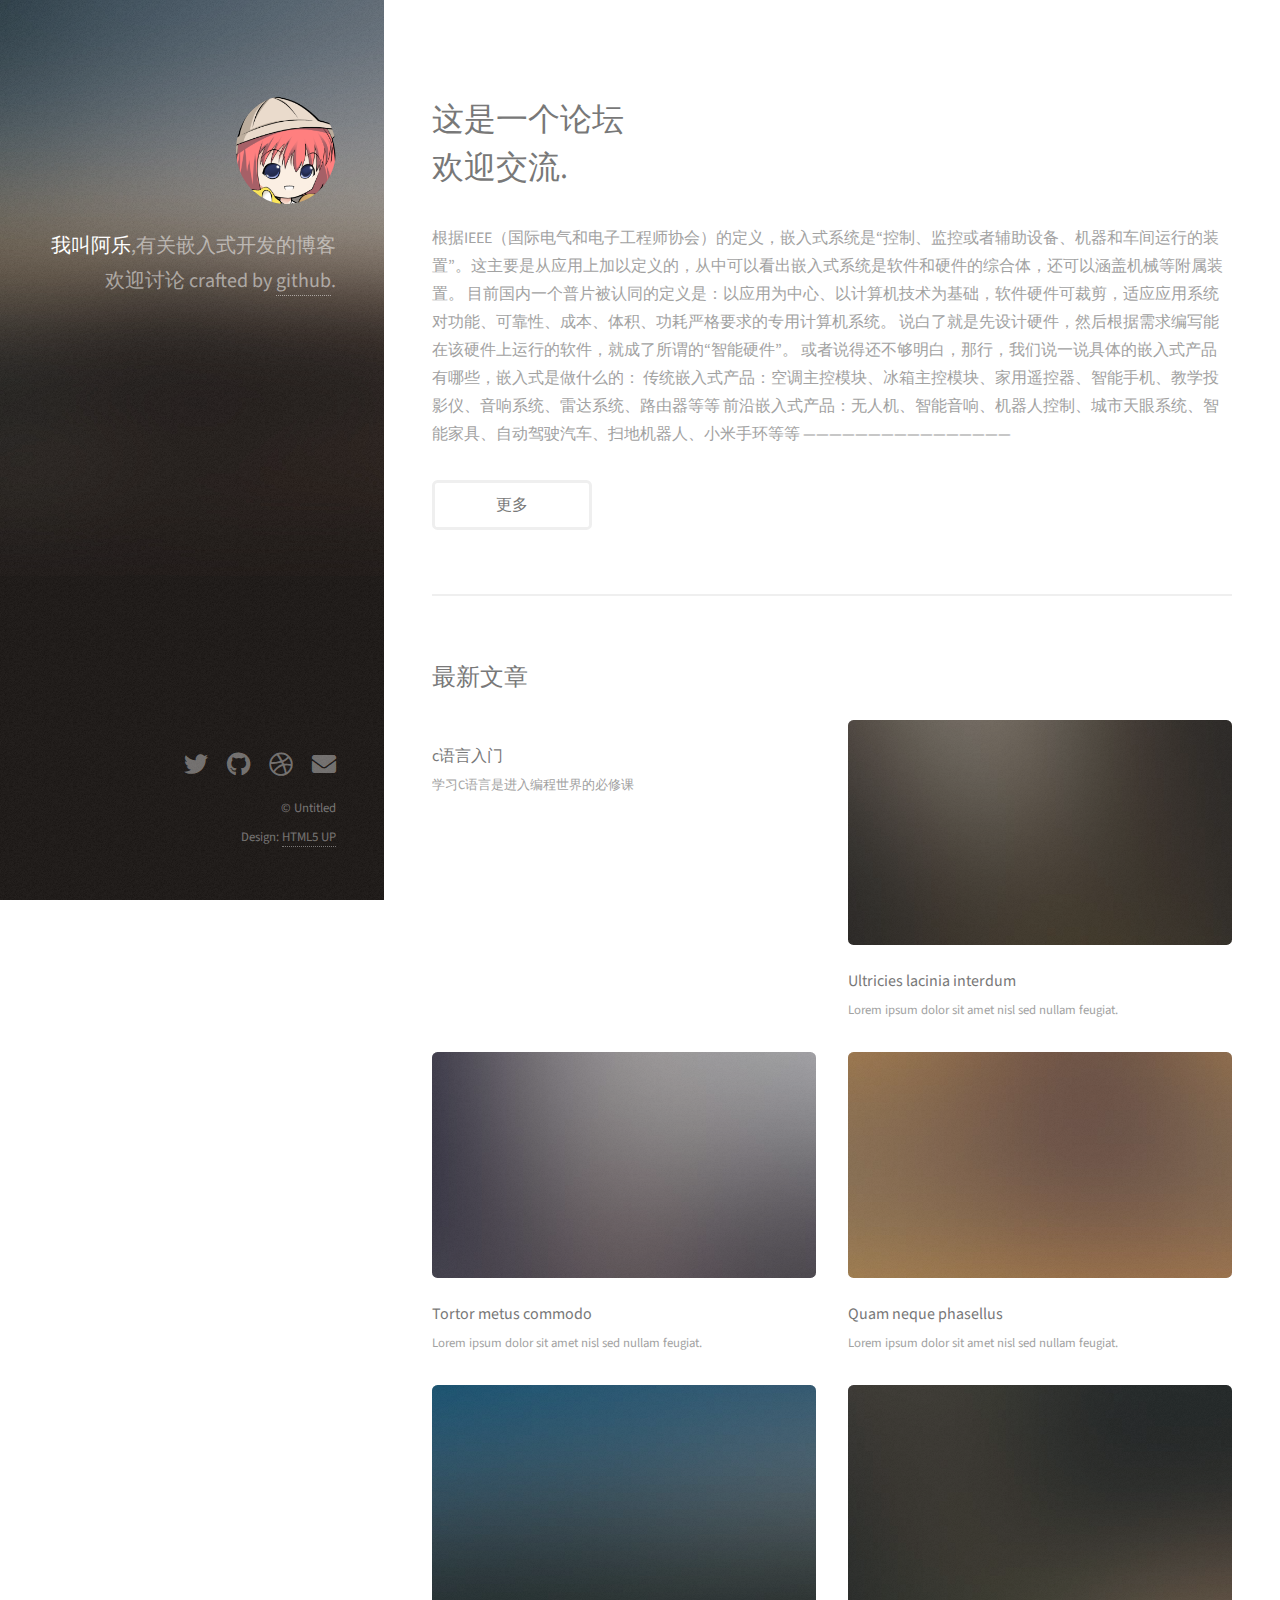
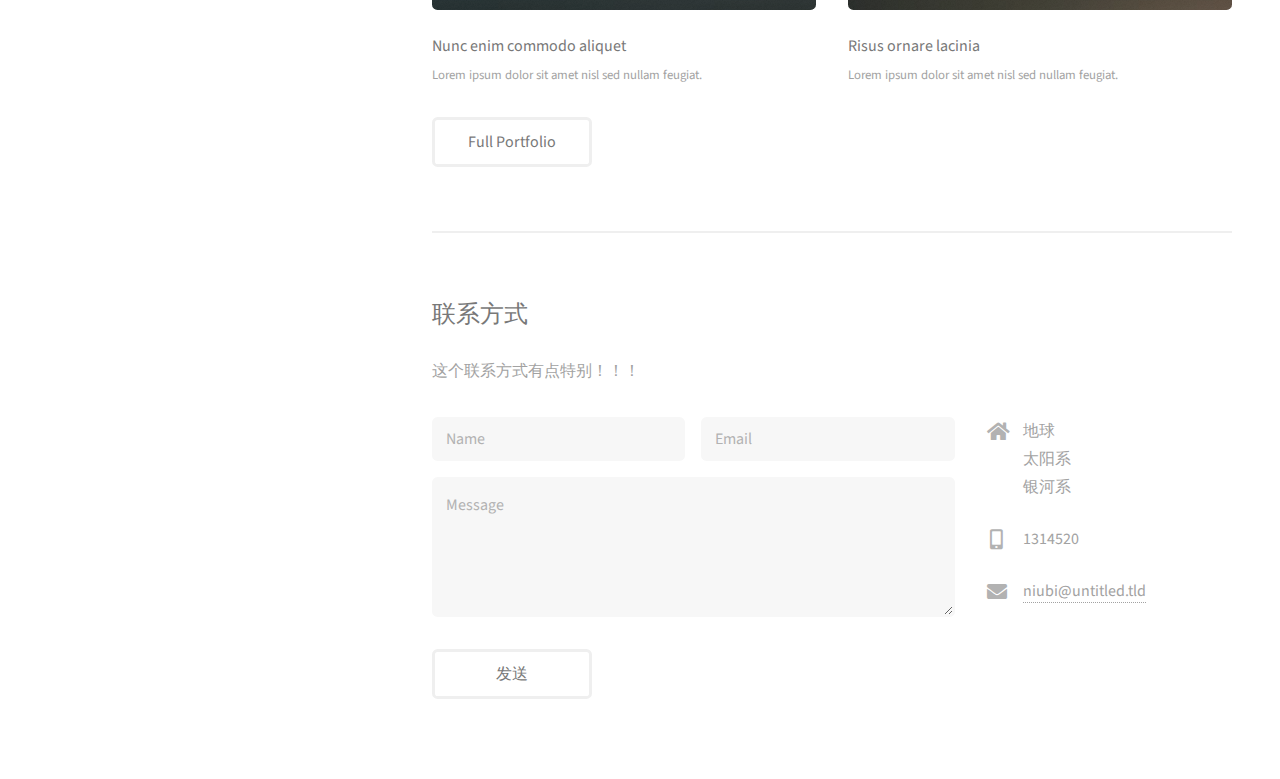
==== commit d375e672: "Update index.html" ====
--- a/index.html
+++ b/index.html
@@ -55,7 +55,7 @@
 						<h2>最新文章</h2>
 						<div class="row">
 							<article class="col-6 col-12-xsmall work-item">
-								<a href="images/fulls/14.png" class="image fit thumb"><img src="images/thumbs/14.png" alt="" /></a>
+								<a href="images/fulls/s1.png" class="image fit thumb"><img src="images/thumbs/s1.png" alt="" /></a>
 								<h3>c语言入门</h3>
 								<p>学习C语言是进入编程世界的必修课</p>
 							</article>
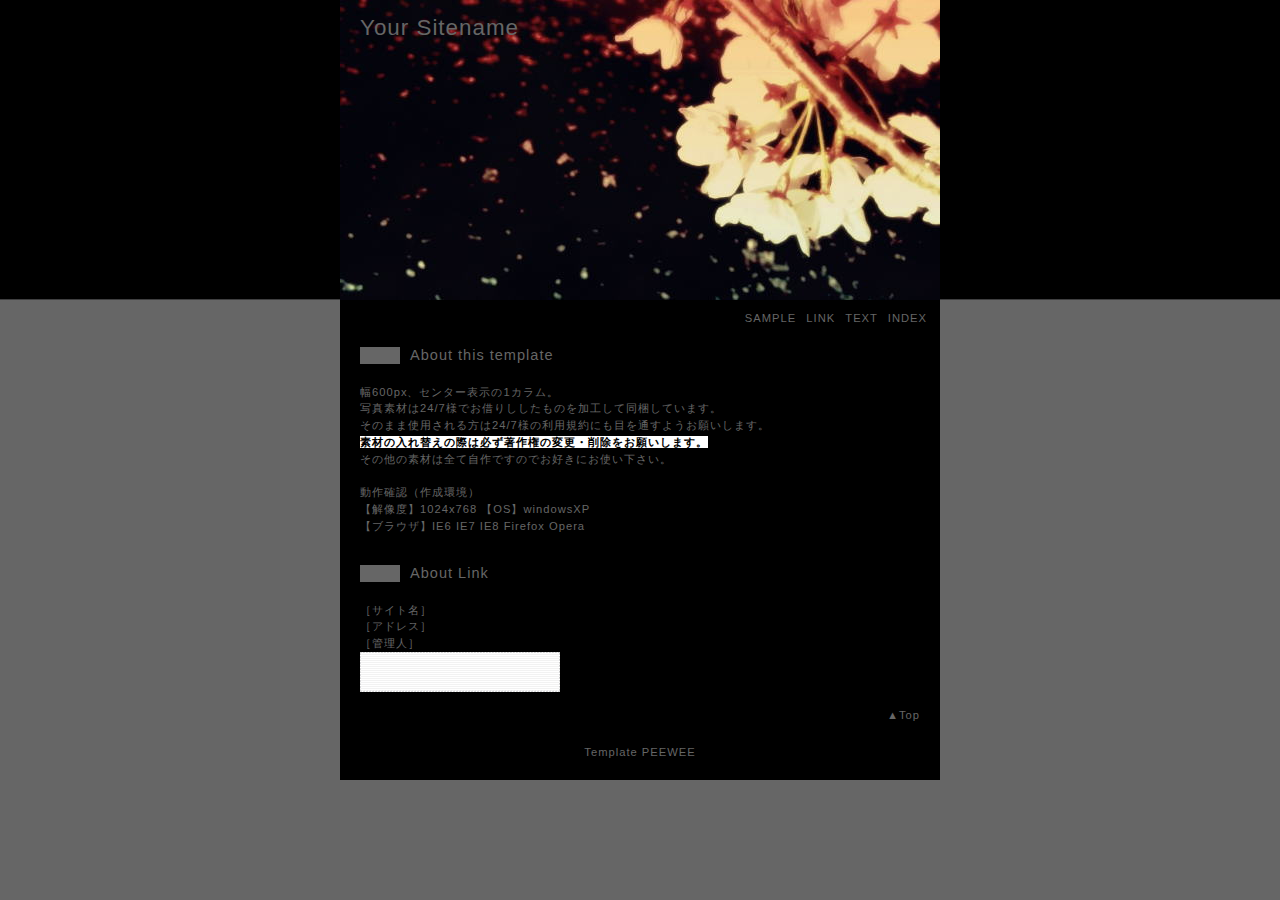
==== commit 69550910: "Add files via upload" ====
--- a/index.html
+++ b/index.html
@@ -1,475 +1,62 @@
-<!DOCTYPE HTML>
-<!--
-	Strata by HTML5 UP
-	html5up.net | @ajlkn
-	Free for personal and commercial use under the CCA 3.0 license (html5up.net/license)
--->
-<html>
-	<head>
-		<title>Strata by HTML5 UP</title>
-		<meta charset="utf-8" />
-		<meta name="viewport" content="width=device-width, initial-scale=1, user-scalable=no" />
-		<link rel="stylesheet" href="assets/css/main.css" />
-	</head>
-	<body class="is-preload">
-
-		<!-- Header -->
-			<header id="header">
-				<div class="inner">
-					<a href="#" class="image avatar"><img src="images/tou1.png" alt="" /></a>
-					<h1><strong>我叫阿乐</strong>,有关嵌入式开发的博客<br />
-					欢迎讨论<br />
-					crafted by <a href="https://github.com/prismaticman/prismaticman.github.io/blob/main/index.html">github</a>.</h1>
-				</div>
-			</header>
-
-		<!-- Main -->
-			<div id="main">
-
-				<!-- One -->
-					<section id="one">
-						<header class="major">
-							<h2>这是一个论坛<br />
-							欢迎交流.</h2>
-						</header>
-						<p>根据IEEE（国际电气和电子工程师协会）的定义，嵌入式系统是“控制、监控或者辅助设备、机器和车间运行的装置”。这主要是从应用上加以定义的，从中可以看出嵌入式系统是软件和硬件的综合体，还可以涵盖机械等附属装置。
-
-目前国内一个普片被认同的定义是：以应用为中心、以计算机技术为基础，软件硬件可裁剪，适应应用系统对功能、可靠性、成本、体积、功耗严格要求的专用计算机系统。
-
-说白了就是先设计硬件，然后根据需求编写能在该硬件上运行的软件，就成了所谓的“智能硬件”。
-
-或者说得还不够明白，那行，我们说一说具体的嵌入式产品有哪些，嵌入式是做什么的：
-
-传统嵌入式产品：空调主控模块、冰箱主控模块、家用遥控器、智能手机、教学投影仪、音响系统、雷达系统、路由器等等
-
-前沿嵌入式产品：无人机、智能音响、机器人控制、城市天眼系统、智能家具、自动驾驶汽车、扫地机器人、小米手环等等
-————————————————
-</p>
-						<ul class="actions">
-							<li><a href="https://github.com/prismaticman" class="button">更多</a></li>
-						</ul>
-					</section>
-
-				<!-- Two -->
-					<section id="two">
-						<h2>最新文章</h2>
-						<div class="row">
-							<article class="col-6 col-12-xsmall work-item">
-								<a href="images/fulls/s1.png" class="image fit thumb"><img src="images/thumbs/s1.png" alt="" /></a>
-								<h3>c语言入门</h3>
-								<p>学习C语言是进入编程世界的必修课</p>
-							</article>
-							<article class="col-6 col-12-xsmall work-item">
-								<a href="images/fulls/02.jpg" class="image fit thumb"><img src="images/thumbs/02.jpg" alt="" /></a>
-								<h3>Ultricies lacinia interdum</h3>
-								<p>Lorem ipsum dolor sit amet nisl sed nullam feugiat.</p>
-							</article>
-							<article class="col-6 col-12-xsmall work-item">
-								<a href="images/fulls/03.jpg" class="image fit thumb"><img src="images/thumbs/03.jpg" alt="" /></a>
-								<h3>Tortor metus commodo</h3>
-								<p>Lorem ipsum dolor sit amet nisl sed nullam feugiat.</p>
-							</article>
-							<article class="col-6 col-12-xsmall work-item">
-								<a href="images/fulls/04.jpg" class="image fit thumb"><img src="images/thumbs/04.jpg" alt="" /></a>
-								<h3>Quam neque phasellus</h3>
-								<p>Lorem ipsum dolor sit amet nisl sed nullam feugiat.</p>
-							</article>
-							<article class="col-6 col-12-xsmall work-item">
-								<a href="images/fulls/05.jpg" class="image fit thumb"><img src="images/thumbs/05.jpg" alt="" /></a>
-								<h3>Nunc enim commodo aliquet</h3>
-								<p>Lorem ipsum dolor sit amet nisl sed nullam feugiat.</p>
-							</article>
-							<article class="col-6 col-12-xsmall work-item">
-								<a href="images/fulls/06.jpg" class="image fit thumb"><img src="images/thumbs/06.jpg" alt="" /></a>
-								<h3>Risus ornare lacinia</h3>
-								<p>Lorem ipsum dolor sit amet nisl sed nullam feugiat.</p>
-							</article>
-						</div>
-						<ul class="actions">
-							<li><a href="#" class="button">Full Portfolio</a></li>
-						</ul>
-					</section>
-
-				<!-- Three -->
-					<section id="three">
-						<h2>联系方式</h2>
-						<p>这个联系方式有点特别！！！</p>
-						<div class="row">
-							<div class="col-8 col-12-small">
-								<form method="post" action="#">
-									<div class="row gtr-uniform gtr-50">
-										<div class="col-6 col-12-xsmall"><input type="text" name="name" id="name" placeholder="Name" /></div>
-										<div class="col-6 col-12-xsmall"><input type="email" name="email" id="email" placeholder="Email" /></div>
-										<div class="col-12"><textarea name="message" id="message" placeholder="Message" rows="4"></textarea></div>
-									</div>
-								</form>
-								<ul class="actions">
-									<li><input type="submit" value="发送" /></li>
-								</ul>
-							</div>
-							<div class="col-4 col-12-small">
-								<ul class="labeled-icons">
-									<li>
-										<h3 class="icon solid fa-home"><span class="label">Address</span></h3>
-										地球<br />
-										太阳系<br />
-										银河系
-									</li>
-									<li>
-										<h3 class="icon solid fa-mobile-alt"><span class="label">Phone</span></h3>
-										1314520
-									</li>
-									<li>
-										<h3 class="icon solid fa-envelope"><span class="label">Email</span></h3>
-										<a href="#">niubi@untitled.tld</a>
-									</li>
-								</ul>
-							</div>
-						</div>
-					</section>
-
-				<!-- Four -->
-				<!--
-					<section id="four">
-						<h2>Elements</h2>
-
-						<section>
-							<h4>Text</h4>
-							<p>This is <b>bold</b> and this is <strong>strong</strong>. This is <i>italic</i> and this is <em>emphasized</em>.
-							This is <sup>superscript</sup> text and this is <sub>subscript</sub> text.
-							This is <u>underlined</u> and this is code: <code>for (;;) { ... }</code>. Finally, <a href="#">this is a link</a>.</p>
-							<hr />
-							<header>
-								<h4>Heading with a Subtitle</h4>
-								<p>Lorem ipsum dolor sit amet nullam id egestas urna aliquam</p>
-							</header>
-							<p>Nunc lacinia ante nunc ac lobortis. Interdum adipiscing gravida odio porttitor sem non mi integer non faucibus ornare mi ut ante amet placerat aliquet. Volutpat eu sed ante lacinia sapien lorem accumsan varius montes viverra nibh in adipiscing blandit tempus accumsan.</p>
-							<header>
-								<h5>Heading with a Subtitle</h5>
-								<p>Lorem ipsum dolor sit amet nullam id egestas urna aliquam</p>
-							</header>
-							<p>Nunc lacinia ante nunc ac lobortis. Interdum adipiscing gravida odio porttitor sem non mi integer non faucibus ornare mi ut ante amet placerat aliquet. Volutpat eu sed ante lacinia sapien lorem accumsan varius montes viverra nibh in adipiscing blandit tempus accumsan.</p>
-							<hr />
-							<h2>Heading Level 2</h2>
-							<h3>Heading Level 3</h3>
-							<h4>Heading Level 4</h4>
-							<h5>Heading Level 5</h5>
-							<h6>Heading Level 6</h6>
-							<hr />
-							<h5>Blockquote</h5>
-							<blockquote>Fringilla nisl. Donec accumsan interdum nisi, quis tincidunt felis sagittis eget tempus euismod. Vestibulum ante ipsum primis in faucibus vestibulum. Blandit adipiscing eu felis iaculis volutpat ac adipiscing accumsan faucibus. Vestibulum ante ipsum primis in faucibus lorem ipsum dolor sit amet nullam adipiscing eu felis.</blockquote>
-							<h5>Preformatted</h5>
-							<pre><code>i = 0;
-
-while (!deck.isInOrder()) {
-print 'Iteration ' + i;
-deck.shuffle();
-i++;
-}
-
-print 'It took ' + i + ' iterations to sort the deck.';</code></pre>
-						</section>
-
-						<section>
-							<h4>Lists</h4>
-							<div class="row">
-								<div class="col-6 col-12-xsmall">
-									<h5>Unordered</h5>
-									<ul>
-										<li>Dolor pulvinar etiam magna etiam.</li>
-										<li>Sagittis adipiscing lorem eleifend.</li>
-										<li>Felis enim feugiat dolore viverra.</li>
-									</ul>
-									<h5>Alternate</h5>
-									<ul class="alt">
-										<li>Dolor pulvinar etiam magna etiam.</li>
-										<li>Sagittis adipiscing lorem eleifend.</li>
-										<li>Felis enim feugiat dolore viverra.</li>
-									</ul>
-								</div>
-								<div class="col-6 col-12-xsmall">
-									<h5>Ordered</h5>
-									<ol>
-										<li>Dolor pulvinar etiam magna etiam.</li>
-										<li>Etiam vel felis at lorem sed viverra.</li>
-										<li>Felis enim feugiat dolore viverra.</li>
-										<li>Dolor pulvinar etiam magna etiam.</li>
-										<li>Etiam vel felis at lorem sed viverra.</li>
-										<li>Felis enim feugiat dolore viverra.</li>
-									</ol>
-									<h5>Icons</h5>
-									<ul class="icons">
-										<li><a href="#" class="icon brands fa-twitter"><span class="label">Twitter</span></a></li>
-										<li><a href="#" class="icon brands fa-facebook-f"><span class="label">Facebook</span></a></li>
-										<li><a href="#" class="icon brands fa-instagram"><span class="label">Instagram</span></a></li>
-										<li><a href="#" class="icon brands fa-github"><span class="label">Github</span></a></li>
-										<li><a href="#" class="icon brands fa-dribbble"><span class="label">Dribbble</span></a></li>
-										<li><a href="#" class="icon brands fa-tumblr"><span class="label">Tumblr</span></a></li>
-									</ul>
-								</div>
-							</div>
-							<h5>Actions</h5>
-							<ul class="actions">
-								<li><a href="#" class="button primary">Default</a></li>
-								<li><a href="#" class="button">Default</a></li>
-							</ul>
-							<ul class="actions small">
-								<li><a href="#" class="button primary small">Small</a></li>
-								<li><a href="#" class="button small">Small</a></li>
-							</ul>
-							<div class="row">
-								<div class="col-6 col-12-small">
-									<ul class="actions stacked">
-										<li><a href="#" class="button primary">Default</a></li>
-										<li><a href="#" class="button">Default</a></li>
-									</ul>
-								</div>
-								<div class="col-6 col-12-small">
-									<ul class="actions stacked">
-										<li><a href="#" class="button primary small">Small</a></li>
-										<li><a href="#" class="button small">Small</a></li>
-									</ul>
-								</div>
-								<div class="col-6 col-12-small">
-									<ul class="actions stacked">
-										<li><a href="#" class="button primary fit">Default</a></li>
-										<li><a href="#" class="button fit">Default</a></li>
-									</ul>
-								</div>
-								<div class="col-6 col-12-small">
-									<ul class="actions stacked">
-										<li><a href="#" class="button primary small fit">Small</a></li>
-										<li><a href="#" class="button small fit">Small</a></li>
-									</ul>
-								</div>
-							</div>
-						</section>
-
-						<section>
-							<h4>Table</h4>
-							<h5>Default</h5>
-							<div class="table-wrapper">
-								<table>
-									<thead>
-										<tr>
-											<th>Name</th>
-											<th>Description</th>
-											<th>Price</th>
-										</tr>
-									</thead>
-									<tbody>
-										<tr>
-											<td>Item One</td>
-											<td>Ante turpis integer aliquet porttitor.</td>
-											<td>29.99</td>
-										</tr>
-										<tr>
-											<td>Item Two</td>
-											<td>Vis ac commodo adipiscing arcu aliquet.</td>
-											<td>19.99</td>
-										</tr>
-										<tr>
-											<td>Item Three</td>
-											<td> Morbi faucibus arcu accumsan lorem.</td>
-											<td>29.99</td>
-										</tr>
-										<tr>
-											<td>Item Four</td>
-											<td>Vitae integer tempus condimentum.</td>
-											<td>19.99</td>
-										</tr>
-										<tr>
-											<td>Item Five</td>
-											<td>Ante turpis integer aliquet porttitor.</td>
-											<td>29.99</td>
-										</tr>
-									</tbody>
-									<tfoot>
-										<tr>
-											<td colspan="2"></td>
-											<td>100.00</td>
-										</tr>
-									</tfoot>
-								</table>
-							</div>
-
-							<h5>Alternate</h5>
-							<div class="table-wrapper">
-								<table class="alt">
-									<thead>
-										<tr>
-											<th>Name</th>
-											<th>Description</th>
-											<th>Price</th>
-										</tr>
-									</thead>
-									<tbody>
-										<tr>
-											<td>Item One</td>
-											<td>Ante turpis integer aliquet porttitor.</td>
-											<td>29.99</td>
-										</tr>
-										<tr>
-											<td>Item Two</td>
-											<td>Vis ac commodo adipiscing arcu aliquet.</td>
-											<td>19.99</td>
-										</tr>
-										<tr>
-											<td>Item Three</td>
-											<td> Morbi faucibus arcu accumsan lorem.</td>
-											<td>29.99</td>
-										</tr>
-										<tr>
-											<td>Item Four</td>
-											<td>Vitae integer tempus condimentum.</td>
-											<td>19.99</td>
-										</tr>
-										<tr>
-											<td>Item Five</td>
-											<td>Ante turpis integer aliquet porttitor.</td>
-											<td>29.99</td>
-										</tr>
-									</tbody>
-									<tfoot>
-										<tr>
-											<td colspan="2"></td>
-											<td>100.00</td>
-										</tr>
-									</tfoot>
-								</table>
-							</div>
-						</section>
-
-						<section>
-							<h4>Buttons</h4>
-							<ul class="actions">
-								<li><a href="#" class="button primary">Primary</a></li>
-								<li><a href="#" class="button">Default</a></li>
-							</ul>
-							<ul class="actions">
-								<li><a href="#" class="button large">Large</a></li>
-								<li><a href="#" class="button">Default</a></li>
-								<li><a href="#" class="button small">Small</a></li>
-							</ul>
-							<ul class="actions fit">
-								<li><a href="#" class="button primary fit">Fit</a></li>
-								<li><a href="#" class="button fit">Fit</a></li>
-							</ul>
-							<ul class="actions fit small">
-								<li><a href="#" class="button primary fit small">Fit + Small</a></li>
-								<li><a href="#" class="button fit small">Fit + Small</a></li>
-							</ul>
-							<ul class="actions">
-								<li><a href="#" class="button primary icon solid fa-download">Icon</a></li>
-								<li><a href="#" class="button icon solid fa-download">Icon</a></li>
-							</ul>
-							<ul class="actions">
-								<li><span class="button primary disabled">Primary</span></li>
-								<li><span class="button disabled">Default</span></li>
-							</ul>
-						</section>
-
-						<section>
-							<h4>Form</h4>
-							<form method="post" action="#">
-								<div class="row gtr-uniform gtr-50">
-									<div class="col-6 col-12-xsmall">
-										<input type="text" name="demo-name" id="demo-name" value="" placeholder="Name" />
-									</div>
-									<div class="col-6 col-12-xsmall">
-										<input type="email" name="demo-email" id="demo-email" value="" placeholder="Email" />
-									</div>
-									<div class="col-12">
-										<select name="demo-category" id="demo-category">
-											<option value="">- Category -</option>
-											<option value="1">Manufacturing</option>
-											<option value="1">Shipping</option>
-											<option value="1">Administration</option>
-											<option value="1">Human Resources</option>
-										</select>
-									</div>
-									<div class="col-4 col-12-small">
-										<input type="radio" id="demo-priority-low" name="demo-priority" checked>
-										<label for="demo-priority-low">Low Priority</label>
-									</div>
-									<div class="col-4 col-12-small">
-										<input type="radio" id="demo-priority-normal" name="demo-priority">
-										<label for="demo-priority-normal">Normal Priority</label>
-									</div>
-									<div class="col-4 col-12-small">
-										<input type="radio" id="demo-priority-high" name="demo-priority">
-										<label for="demo-priority-high">High Priority</label>
-									</div>
-									<div class="col-6 col-12-small">
-										<input type="checkbox" id="demo-copy" name="demo-copy">
-										<label for="demo-copy">Email me a copy of this message</label>
-									</div>
-									<div class="col-6 col-12-small">
-										<input type="checkbox" id="demo-human" name="demo-human" checked>
-										<label for="demo-human">I am a human and not a robot</label>
-									</div>
-									<div class="col-12">
-										<textarea name="demo-message" id="demo-message" placeholder="Enter your message" rows="6"></textarea>
-									</div>
-									<div class="col-12">
-										<ul class="actions">
-											<li><input type="submit" value="Send Message" class="primary" /></li>
-											<li><input type="reset" value="Reset" /></li>
-										</ul>
-									</div>
-								</div>
-							</form>
-						</section>
-
-						<section>
-							<h4>Image</h4>
-							<h5>Fit</h5>
-							<div class="box alt">
-								<div class="row gtr-50 gtr-uniform">
-									<div class="col-12"><span class="image fit"><img src="images/fulls/05.jpg" alt="" /></span></div>
-									<div class="col-4"><span class="image fit"><img src="images/thumbs/01.jpg" alt="" /></span></div>
-									<div class="col-4"><span class="image fit"><img src="images/thumbs/02.jpg" alt="" /></span></div>
-									<div class="col-4"><span class="image fit"><img src="images/thumbs/03.jpg" alt="" /></span></div>
-									<div class="col-4"><span class="image fit"><img src="images/thumbs/04.jpg" alt="" /></span></div>
-									<div class="col-4"><span class="image fit"><img src="images/thumbs/05.jpg" alt="" /></span></div>
-									<div class="col-4"><span class="image fit"><img src="images/thumbs/06.jpg" alt="" /></span></div>
-									<div class="col-4"><span class="image fit"><img src="images/thumbs/03.jpg" alt="" /></span></div>
-									<div class="col-4"><span class="image fit"><img src="images/thumbs/02.jpg" alt="" /></span></div>
-									<div class="col-4"><span class="image fit"><img src="images/thumbs/01.jpg" alt="" /></span></div>
-								</div>
-							</div>
-							<h5>Left &amp; Right</h5>
-							<p><span class="image left"><img src="images/avatar.jpg" alt="" /></span>Fringilla nisl. Donec accumsan interdum nisi, quis tincidunt felis sagittis eget. tempus euismod. Vestibulum ante ipsum primis in faucibus vestibulum. Blandit adipiscing eu felis iaculis volutpat ac adipiscing accumsan eu faucibus. Integer ac pellentesque praesent tincidunt felis sagittis eget. tempus euismod. Vestibulum ante ipsum primis in faucibus vestibulum. Blandit adipiscing eu felis iaculis volutpat ac adipiscing accumsan eu faucibus. Integer ac pellentesque praesent. Donec accumsan interdum nisi, quis tincidunt felis sagittis eget. tempus euismod. Vestibulum ante ipsum primis in faucibus vestibulum. Blandit adipiscing eu felis iaculis volutpat ac adipiscing accumsan eu faucibus. Integer ac pellentesque praesent tincidunt felis sagittis eget. tempus euismod. Vestibulum ante ipsum primis in faucibus vestibulum. Blandit adipiscing eu felis iaculis volutpat ac adipiscing accumsan eu faucibus. Integer ac pellentesque praesent.</p>
-							<p><span class="image right"><img src="images/avatar.jpg" alt="" /></span>Fringilla nisl. Donec accumsan interdum nisi, quis tincidunt felis sagittis eget. tempus euismod. Vestibulum ante ipsum primis in faucibus vestibulum. Blandit adipiscing eu felis iaculis volutpat ac adipiscing accumsan eu faucibus. Integer ac pellentesque praesent tincidunt felis sagittis eget. tempus euismod. Vestibulum ante ipsum primis in faucibus vestibulum. Blandit adipiscing eu felis iaculis volutpat ac adipiscing accumsan eu faucibus. Integer ac pellentesque praesent. Donec accumsan interdum nisi, quis tincidunt felis sagittis eget. tempus euismod. Vestibulum ante ipsum primis in faucibus vestibulum. Blandit adipiscing eu felis iaculis volutpat ac adipiscing accumsan eu faucibus. Integer ac pellentesque praesent tincidunt felis sagittis eget. tempus euismod. Vestibulum ante ipsum primis in faucibus vestibulum. Blandit adipiscing eu felis iaculis volutpat ac adipiscing accumsan eu faucibus. Integer ac pellentesque praesent.</p>
-						</section>
-
-					</section>
-				-->
-
-			</div>
-
-		<!-- Footer -->
-			<footer id="footer">
-				<div class="inner">
-					<ul class="icons">
-						<li><a href="#" class="icon brands fa-twitter"><span class="label">Twitter</span></a></li>
-						<li><a href="#" class="icon brands fa-github"><span class="label">Github</span></a></li>
-						<li><a href="#" class="icon brands fa-dribbble"><span class="label">Dribbble</span></a></li>
-						<li><a href="#" class="icon solid fa-envelope"><span class="label">Email</span></a></li>
-					</ul>
-					<ul class="copyright">
-						<li>&copy; Untitled</li><li>Design: <a href="https://github.com/prismaticman">HTML5 UP</a></li>
-					</ul>
-				</div>
-			</footer>
-
-		<!-- Scripts -->
-			<script src="assets/js/jquery.min.js"></script>
-			<script src="assets/js/jquery.poptrox.min.js"></script>
-			<script src="assets/js/browser.min.js"></script>
-			<script src="assets/js/breakpoints.min.js"></script>
-			<script src="assets/js/util.js"></script>
-			<script src="assets/js/main.js"></script>
-
-	</body>
-</html>
+<!DOCTYPE html PUBLIC "-//W3C//DTD HTML 4.01 Transitional//EN" "http://www.w3.org/TR/html4/loose.dtd">
+<html lang="ja">
+<head>
+<meta http-equiv="content-type" content="text/html; charset=Shift_JIS">
+<meta http-equiv="content-style-type" content="text/css">
+<meta http-equiv="Content-Script-Type" content="text/javascript">
+<link rel="stylesheet" href="st.css" type="text/css">
+<title>�^�C�g��</title>
+</head>
+<body id="TOP">
+<!--  �y�[�W�S�́@ -->
+<div id="page">
+<!--  �w�b�_�[ -->
+<div id="head">
+<h1><a href="index.html">Your Sitename</a></h1>
+</div>
+<!--  ���j���[ -->
+<div id="menu">
+<ul>
+<li><a href="sample.html">SAMPLE</a>
+<li><a href="link.html">LINK</a>
+<li><a href="text_menu.html">TEXT</a>
+<li><a href="index.html">INDEX</a>
+</ul>
+</div>
+<!--  �R���e���c  -->
+<div id="contents">
+<h2>About this template</h2>
+<div class="text">
+<P>��600px�A�Z���^�[�\����1�J�����B<br>
+�ʐ^�f�ނ�<a href="http://7s.websozai.jp/24/" target="_blank">24/7</a>�l�ł��؂肵�������̂����H���ē������Ă��܂��B<br>
+���̂܂܎g�p��������<a href="http://7s.websozai.jp/24/" target="_blank">24/7</a>�l�̗��p�K��ɂ��ڂ�ʂ��悤���肢���܂��B<br>
+<strong>�f�ނ̓���ւ��̍ۂ͕K�����쌠�̕ύX�E�폜�����肢���܂��B</strong><br>
+���̑��̑f�ނ͑S�Ď���ł��̂ł��D���ɂ��g���������B<br>
+<br>
+����m�F�i�쐬���j<br>
+�y�𑜓x�z1024x768 �yOS�zwindowsXP <br>
+�y�u���E�U�zIE6 IE7 IE8 Firefox Opera
+</P>
+</div>
+<h2>About Link</h2>
+<div class="text">
+<ul>
+<li>�m�T�C�g���n
+<li>�m�A�h���X�n
+<li>�m�Ǘ��l�n
+<li><img src="img/banner03.gif" width="200" height="40" border="0">
+</ul>
+</div>
+<div class="pagetop">
+<a href="#TOP">��Top</a>
+</div>
+</div>
+<!-- �t�b�^�[ -->
+<div id="foot">
+<ul>
+<li><a href="http://peewee.corcor.info/" target="_blank">Template PEEWEE</a>
+</ul>
+</div>
+</div>
+</body>
+</html>--- a/st.css
+++ b/st.css
@@ -0,0 +1,274 @@
+@charset "Shift_JIS"; 
+
+* {
+margin: 0;
+padding: 0;
+font-weight : normal;
+font-style : normal; 
+}
+
+
+/* -------------------------------------------- */ 
+/* ��{
+/* -------------------------------------------- */ 
+
+body {
+overflow-y:scroll;
+font-size : 70%;
+color: #666666;
+font-family:Verdana,Chicago,osaka,sans-serif,"�l�r �o�S�V�b�N";
+line-height: 150%;
+letter-spacing : 1px;
+text-align: center;
+background :#666666 url(img/wall.gif) repeat-x;
+}
+img {
+border: 0;
+}
+br {
+letter-spacing : normal; 
+}
+ul,li {
+list-style: none;
+}
+
+
+/* -------------------------------------------- */ 
+/* �A���J�[
+/* -------------------------------------------- */ 
+
+a{
+color: #666666;
+text-decoration : none;
+}
+a:hover{
+color: #ffffff;
+}
+
+
+/* -------------------------------------------- */ 
+/* ���o��/�i��/�e�L�X�g
+/* -------------------------------------------- */ 
+
+h1 {
+font-size: 200%;
+font-family : "Century Gothic", "�l�r �S�V�b�N", Osaka, sans-serif; 
+padding: 20px;
+}
+h2 {
+font-size: 130%;
+font-family : "Century Gothic", "�l�r �S�V�b�N", Osaka, sans-serif; 
+border-left : 40px solid #666666;
+margin: 20px 0 ;
+padding: 0 0 0 10px;
+}
+h3 {
+font-size : 100%; 
+font-family : "Century Gothic", "�l�r �S�V�b�N", Osaka, sans-serif;
+border-bottom:dotted 1px #333333;
+margin: 0 0 5px;
+} 
+h4{
+font-size : 100%; 
+margin: 0 0 5px;
+}
+p {
+font-size : 100%;
+padding: 0 0 10px;
+}
+em{
+color : #ffffff; 
+}
+strong{
+font-weight:bold;
+color : #000000; 
+background-color: #ffffff;
+}
+del{
+text-decoration:line-through;
+}
+ins {
+text-decoration: underline;
+} 
+.text {
+font-size : 100%;
+margin: 10px 0 10px;
+}
+
+
+/* -------------------------------------------- */ 
+/* �y�[�W�S��
+/* -------------------------------------------- */ 
+
+#page{
+margin: 0 auto;
+width: 600px;
+background-color: #000000;
+text-align: left;
+}
+
+
+/* -------------------------------------------- */ 
+/* �w�b�_�[
+/* -------------------------------------------- */ 
+
+#head {
+width: 600px;
+height: 300px;
+font-family : "Century Gothic", "�l�r �S�V�b�N", Osaka, sans-serif; 
+background :#000000 url(img/photo.jpg) no-repeat;
+}
+
+
+/* -------------------------------------------- */ 
+/* ���j���[
+/* -------------------------------------------- */ 
+
+#menu{
+margin: 10px;
+}
+#menu ul{
+text-align: right;
+}
+#menu li{
+display: inline;
+padding: 0px 3px;
+}
+
+
+/* -------------------------------------------- */ 
+/* �R���e���c
+/* -------------------------------------------- */ 
+
+#contents{
+margin: 0 20px;
+}
+
+
+/* -------------------------------------------- */ 
+/* �t�b�^�[
+/* -------------------------------------------- */ 
+
+#foot {
+text-align: center;
+padding: 10px 0 20px;
+}
+#foot li{
+display: inline;
+padding: 20px 10px;
+}
+
+
+/* -------------------------------------------- */ 
+/* �����{�b�N�X
+/* -------------------------------------------- */ 
+
+.box{
+width :auto;
+color : #000000;
+border : 3px solid #666666;
+background :#666666 url(img/box.gif);
+margin: 0 0 10px;
+padding:10px;
+}
+
+
+/* -------------------------------------------- */ 
+/* �X�N���[���{�b�N�X
+/* -------------------------------------------- */ 
+
+.info {
+overflow: auto;
+width : 560px;
+height : 80px;
+margin: 15px 0;
+}
+
+
+/* -------------------------------------------- */ 
+/* ���[���t�H�[��
+/* -------------------------------------------- */ 
+
+.mail textarea,.mail input{
+font-size : 100%; 
+color : #999999; 
+border : 1px solid #666666;
+background :#666666 url(img/box.gif);
+margin: 2px 0;
+padding : 1px;
+}
+
+
+/* -------------------------------------------- */ 
+/* �����N�y�[�W
+/* -------------------------------------------- */ 
+
+ul.link01,ul.link02{
+padding : 0 0 10px;
+}
+ul.link01 li{
+display: inline;
+padding : 0 10px 5px 0;
+}
+ul.link02 li{
+display: inline;
+}
+dl.link03 {
+clear:both;
+padding : 5px 0 0 0;
+}
+dl.link03 dt{
+float:left;
+width:200px;/* �g�p����o�i�[�̉��� */
+margin:0 10px 0 0;
+}
+
+
+/* -------------------------------------------- */ 
+/* �摜�E�e�L�X�g�y�[�W���j���[
+/* -------------------------------------------- */ 
+
+ul.sub01{
+margin: 0 0 20px;
+}
+ul.sub02{
+margin: -5px 0 10px;
+}
+ul.sub02 li{
+display: inline;
+padding : 0 3px 1px 0;
+}
+
+
+
+/* -------------------------------------------- */ 
+/* �摜�E�e�L�X�g�y�[�W
+/* -------------------------------------------- */ 
+
+.text01 {
+font-size : 120%;
+line-height : 180%; 
+margin:10px 0 20px;
+}
+.img{
+text-align : center;
+margin:40px 0 20px;
+}
+ul.navi {
+text-align : center;
+margin: 20px;
+}
+ul.navi li{
+display: inline;
+padding: 0 5px;
+}
+
+
+/* -------------------------------------------- */ 
+/* �y�[�W�g�b�v
+/* -------------------------------------------- */ 
+
+.pagetop{
+text-align : right;
+margin: 0 0 10px;
+}
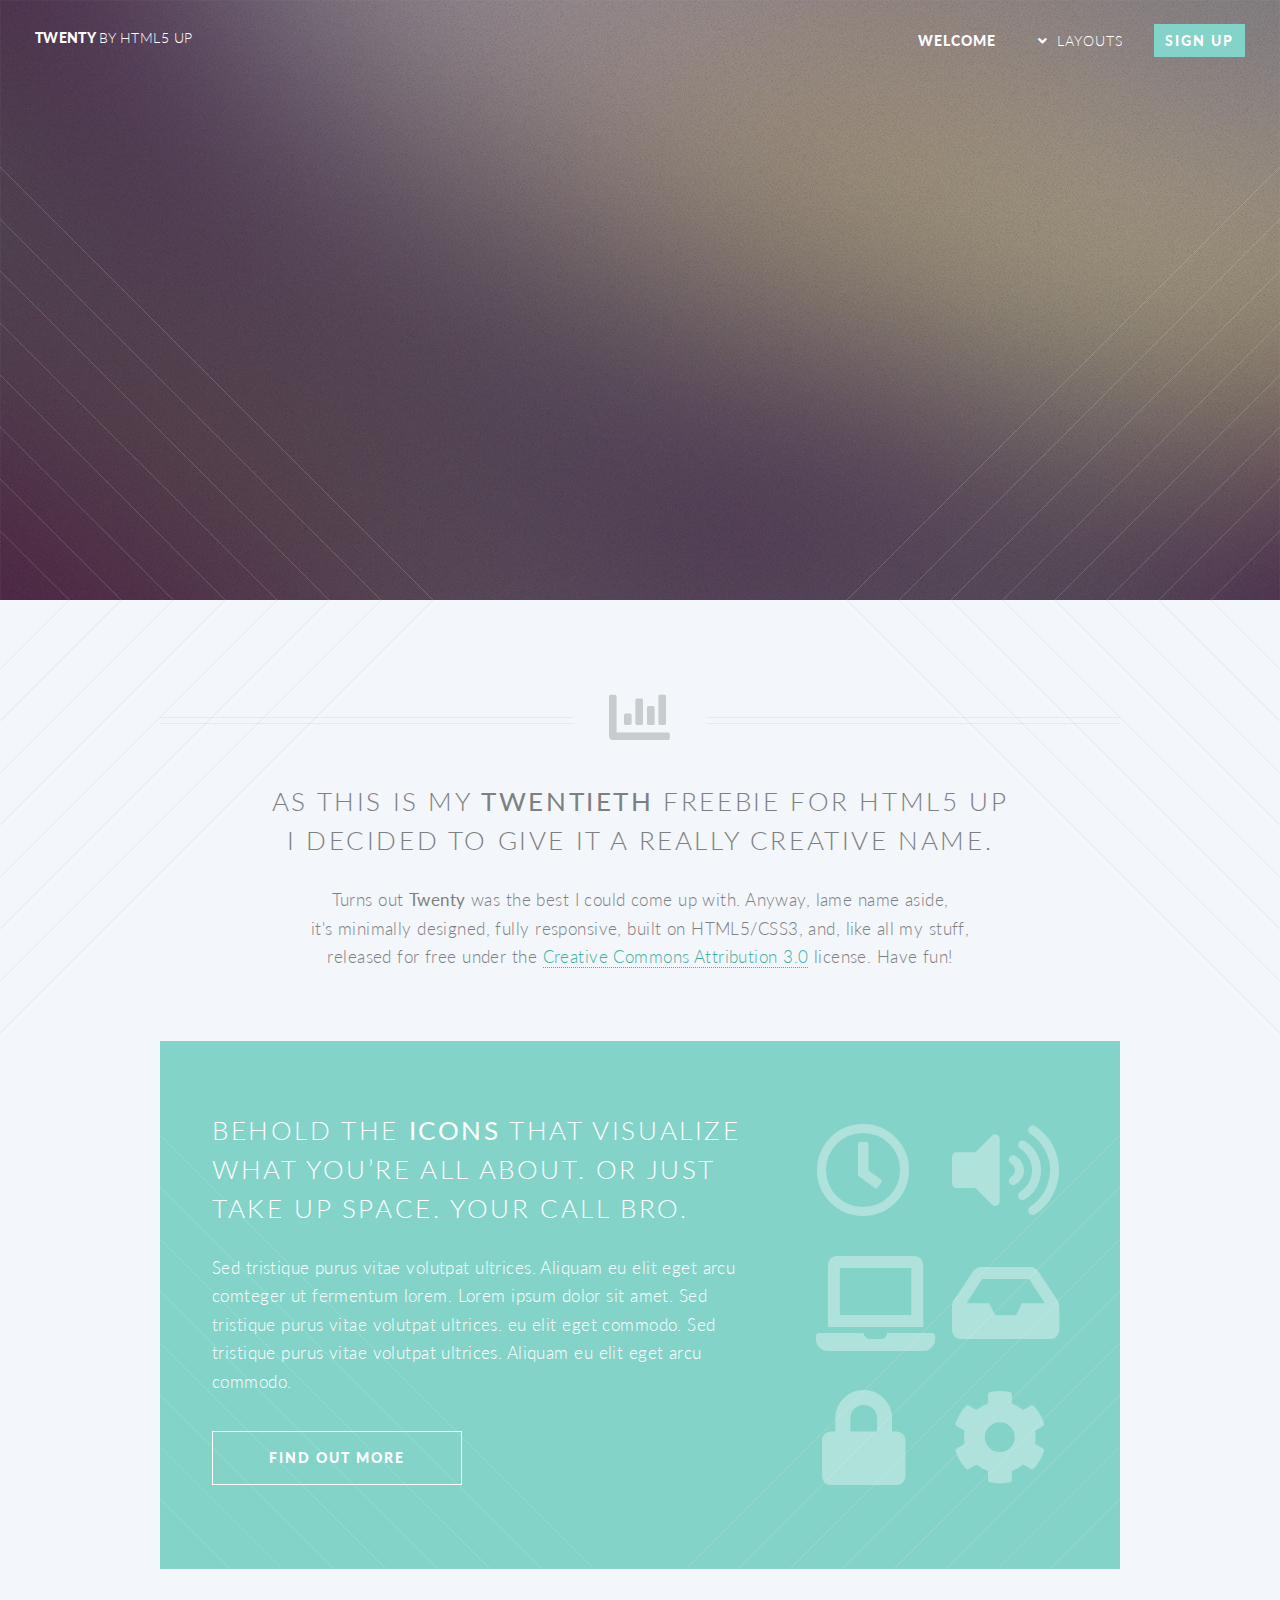
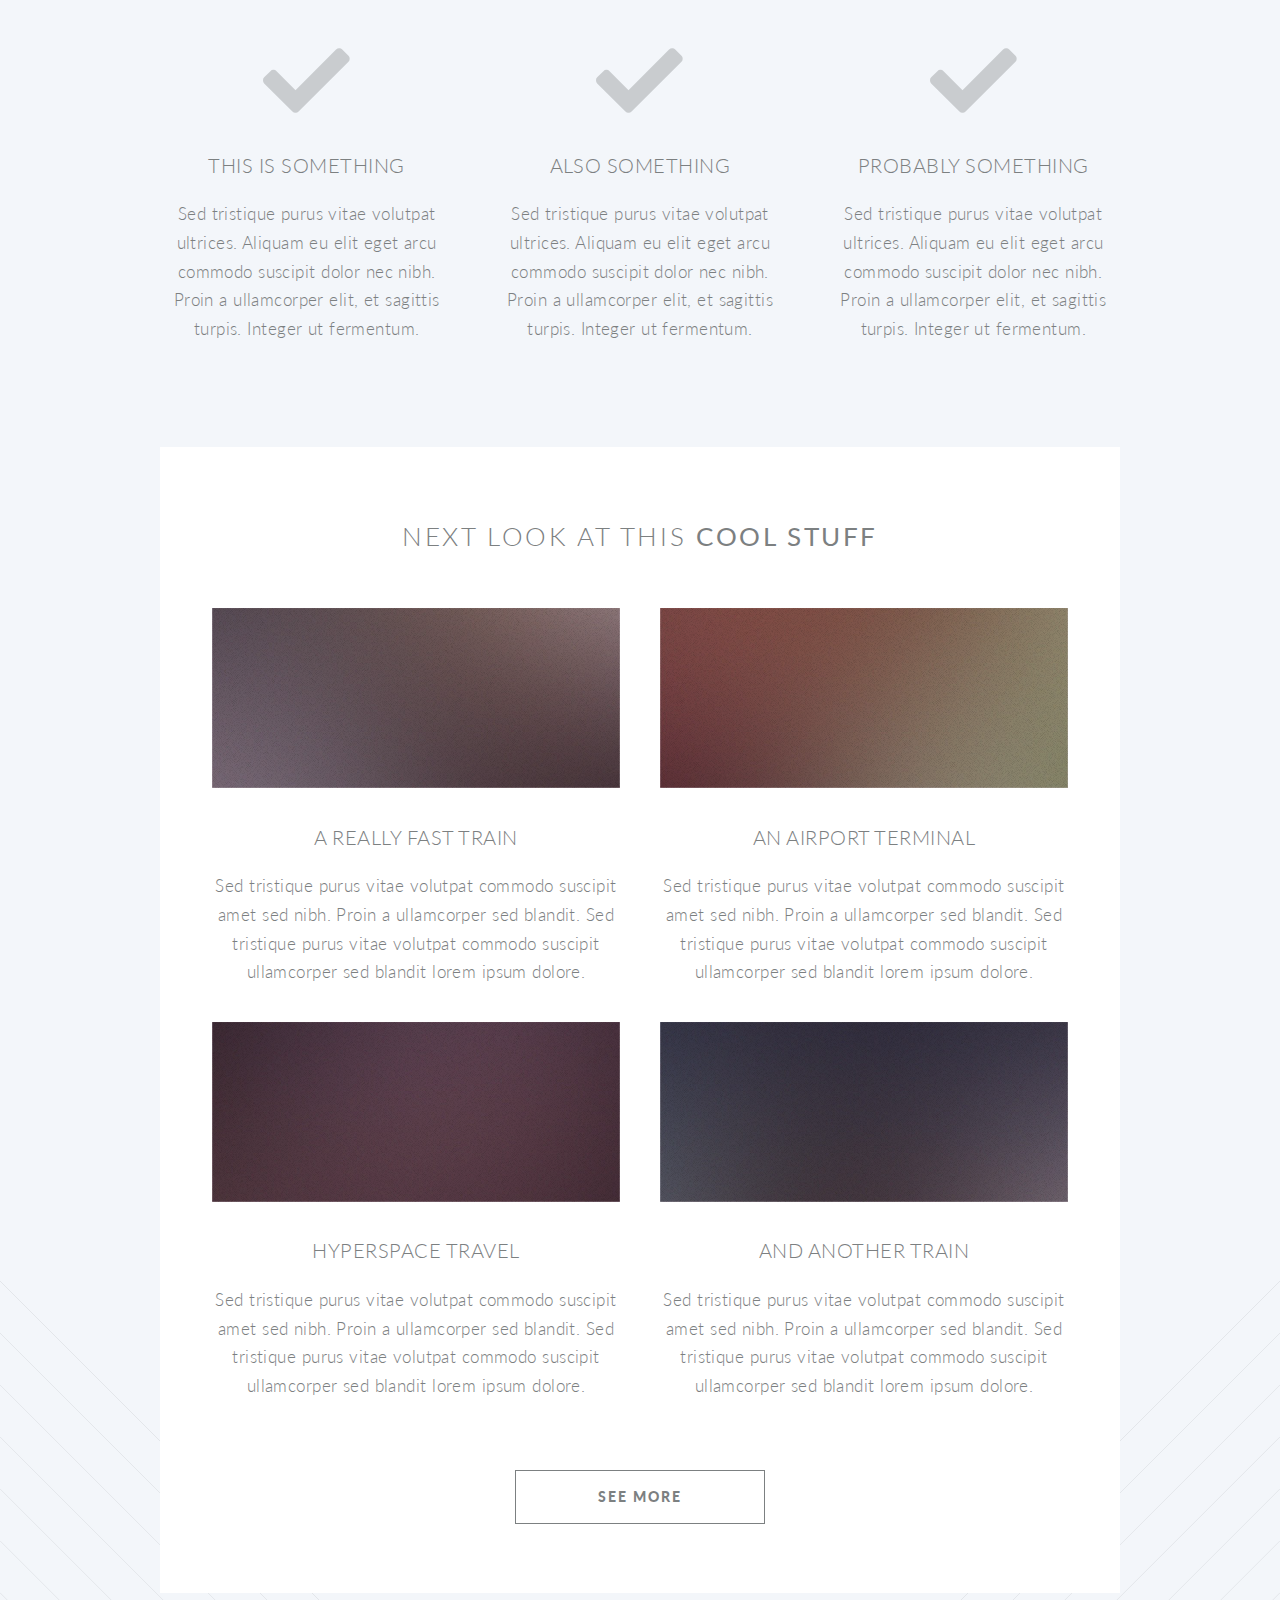
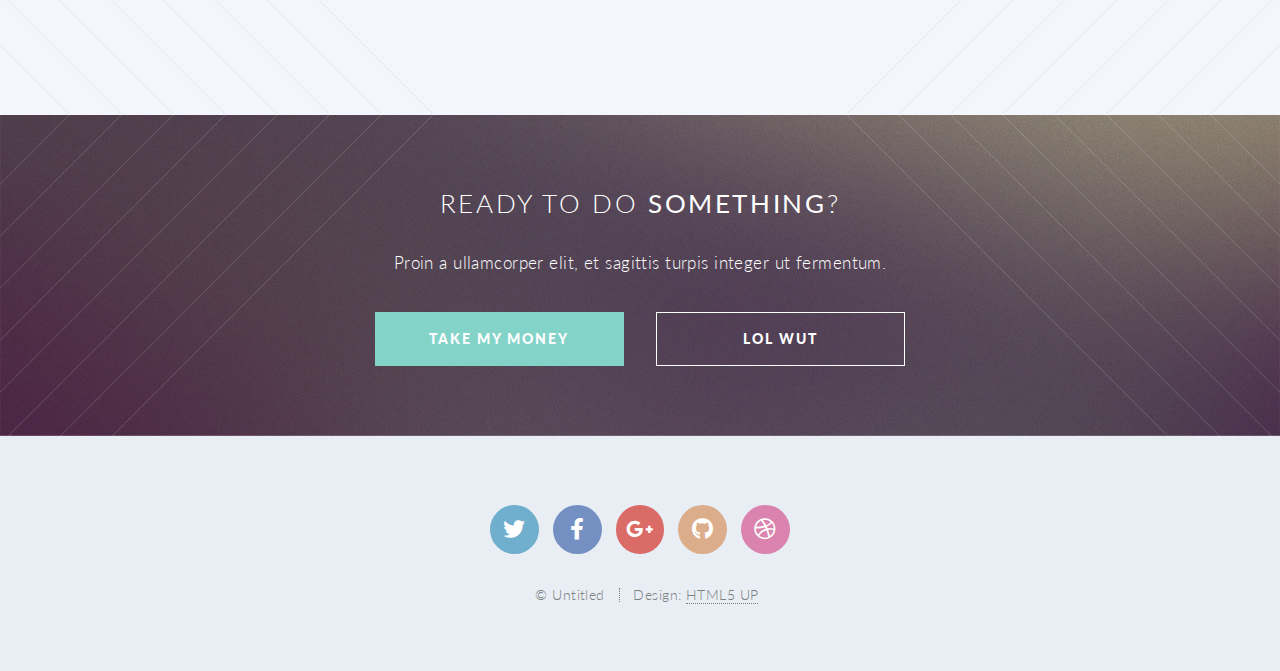
==== commit 762bbf81: "Add files via upload" ====
--- a/index.html
+++ b/index.html
@@ -1,62 +1,275 @@
-<!DOCTYPE html PUBLIC "-//W3C//DTD HTML 4.01 Transitional//EN" "http://www.w3.org/TR/html4/loose.dtd">
-<html lang="ja">
-<head>
-<meta http-equiv="content-type" content="text/html; charset=Shift_JIS">
-<meta http-equiv="content-style-type" content="text/css">
-<meta http-equiv="Content-Script-Type" content="text/javascript">
-<link rel="stylesheet" href="st.css" type="text/css">
-<title>�^�C�g��</title>
-</head>
-<body id="TOP">
-<!--  �y�[�W�S�́@ -->
-<div id="page">
-<!--  �w�b�_�[ -->
-<div id="head">
-<h1><a href="index.html">Your Sitename</a></h1>
-</div>
-<!--  ���j���[ -->
-<div id="menu">
-<ul>
-<li><a href="sample.html">SAMPLE</a>
-<li><a href="link.html">LINK</a>
-<li><a href="text_menu.html">TEXT</a>
-<li><a href="index.html">INDEX</a>
-</ul>
-</div>
-<!--  �R���e���c  -->
-<div id="contents">
-<h2>About this template</h2>
-<div class="text">
-<P>��600px�A�Z���^�[�\����1�J�����B<br>
-�ʐ^�f�ނ�<a href="http://7s.websozai.jp/24/" target="_blank">24/7</a>�l�ł��؂肵�������̂����H���ē������Ă��܂��B<br>
-���̂܂܎g�p��������<a href="http://7s.websozai.jp/24/" target="_blank">24/7</a>�l�̗��p�K��ɂ��ڂ�ʂ��悤���肢���܂��B<br>
-<strong>�f�ނ̓���ւ��̍ۂ͕K�����쌠�̕ύX�E�폜�����肢���܂��B</strong><br>
-���̑��̑f�ނ͑S�Ď���ł��̂ł��D���ɂ��g���������B<br>
-<br>
-����m�F�i�쐬���j<br>
-�y�𑜓x�z1024x768 �yOS�zwindowsXP <br>
-�y�u���E�U�zIE6 IE7 IE8 Firefox Opera
-</P>
-</div>
-<h2>About Link</h2>
-<div class="text">
-<ul>
-<li>�m�T�C�g���n
-<li>�m�A�h���X�n
-<li>�m�Ǘ��l�n
-<li><img src="img/banner03.gif" width="200" height="40" border="0">
-</ul>
-</div>
-<div class="pagetop">
-<a href="#TOP">��Top</a>
-</div>
-</div>
-<!-- �t�b�^�[ -->
-<div id="foot">
-<ul>
-<li><a href="http://peewee.corcor.info/" target="_blank">Template PEEWEE</a>
-</ul>
-</div>
-</div>
-</body>
+<!DOCTYPE HTML>
+<!--
+	Twenty by HTML5 UP
+	html5up.net | @ajlkn
+	Free for personal and commercial use under the CCA 3.0 license (html5up.net/license)
+-->
+<html>
+	<head>
+		<title>Twenty by HTML5 UP</title>
+		<meta charset="utf-8" />
+		<meta name="viewport" content="width=device-width, initial-scale=1, user-scalable=no" />
+		<link rel="stylesheet" href="assets/css/main.css" />
+		<noscript><link rel="stylesheet" href="assets/css/noscript.css" /></noscript>
+	</head>
+	<body class="index is-preload">
+		<div id="page-wrapper">
+
+			<!-- Header -->
+				<header id="header" class="alt">
+					<h1 id="logo"><a href="index.html">Twenty <span>by HTML5 UP</span></a></h1>
+					<nav id="nav">
+						<ul>
+							<li class="current"><a href="index.html">Welcome</a></li>
+							<li class="submenu">
+								<a href="#">Layouts</a>
+								<ul>
+									<li><a href="left-sidebar.html">Left Sidebar</a></li>
+									<li><a href="right-sidebar.html">Right Sidebar</a></li>
+									<li><a href="no-sidebar.html">No Sidebar</a></li>
+									<li><a href="contact.html">Contact</a></li>
+									<li class="submenu">
+										<a href="#">Submenu</a>
+										<ul>
+											<li><a href="#">Dolore Sed</a></li>
+											<li><a href="#">Consequat</a></li>
+											<li><a href="#">Lorem Magna</a></li>
+											<li><a href="#">Sed Magna</a></li>
+											<li><a href="#">Ipsum Nisl</a></li>
+										</ul>
+									</li>
+								</ul>
+							</li>
+							<li><a href="#" class="button primary">Sign Up</a></li>
+						</ul>
+					</nav>
+				</header>
+
+			<!-- Banner -->
+				<section id="banner">
+
+					<!--
+						".inner" is set up as an inline-block so it automatically expands
+						in both directions to fit whatever's inside it. This means it won't
+						automatically wrap lines, so be sure to use line breaks where
+						appropriate (<br />).
+					-->
+					<div class="inner">
+
+						<header>
+							<h2>TWENTY</h2>
+						</header>
+						<p>This is <strong>Twenty</strong>, a free
+						<br />
+						responsive template
+						<br />
+						by <a href="http://html5up.net">HTML5 UP</a>.</p>
+						<footer>
+							<ul class="buttons stacked">
+								<li><a href="#main" class="button fit scrolly">Tell Me More</a></li>
+							</ul>
+						</footer>
+
+					</div>
+
+				</section>
+
+			<!-- Main -->
+				<article id="main">
+
+					<header class="special container">
+						<span class="icon solid fa-chart-bar"></span>
+						<h2>As this is my <strong>twentieth</strong> freebie for HTML5 UP
+						<br />
+						I decided to give it a really creative name.</h2>
+						<p>Turns out <strong>Twenty</strong> was the best I could come up with. Anyway, lame name aside,
+						<br />
+						it's minimally designed, fully responsive, built on HTML5/CSS3,
+						and, like all my stuff,
+						<br />
+						released for free under the <a href="http://html5up.net/license">Creative Commons Attribution 3.0</a> license. Have fun!</p>
+					</header>
+
+					<!-- One -->
+						<section class="wrapper style2 container special-alt">
+							<div class="row gtr-50">
+								<div class="col-8 col-12-narrower">
+
+									<header>
+										<h2>Behold the <strong>icons</strong> that visualize what you’re all about. or just take up space. your call bro.</h2>
+									</header>
+									<p>Sed tristique purus vitae volutpat ultrices. Aliquam eu elit eget arcu comteger ut fermentum lorem. Lorem ipsum dolor sit amet. Sed tristique purus vitae volutpat ultrices. eu elit eget commodo. Sed tristique purus vitae volutpat ultrices. Aliquam eu elit eget arcu commodo.</p>
+									<footer>
+										<ul class="buttons">
+											<li><a href="#" class="button">Find Out More</a></li>
+										</ul>
+									</footer>
+
+								</div>
+								<div class="col-4 col-12-narrower imp-narrower">
+
+									<ul class="featured-icons">
+										<li><span class="icon fa-clock"><span class="label">Feature 1</span></span></li>
+										<li><span class="icon solid fa-volume-up"><span class="label">Feature 2</span></span></li>
+										<li><span class="icon solid fa-laptop"><span class="label">Feature 3</span></span></li>
+										<li><span class="icon solid fa-inbox"><span class="label">Feature 4</span></span></li>
+										<li><span class="icon solid fa-lock"><span class="label">Feature 5</span></span></li>
+										<li><span class="icon solid fa-cog"><span class="label">Feature 6</span></span></li>
+									</ul>
+
+								</div>
+							</div>
+						</section>
+
+					<!-- Two -->
+						<section class="wrapper style1 container special">
+							<div class="row">
+								<div class="col-4 col-12-narrower">
+
+									<section>
+										<span class="icon solid featured fa-check"></span>
+										<header>
+											<h3>This is Something</h3>
+										</header>
+										<p>Sed tristique purus vitae volutpat ultrices. Aliquam eu elit eget arcu commodo suscipit dolor nec nibh. Proin a ullamcorper elit, et sagittis turpis. Integer ut fermentum.</p>
+									</section>
+
+								</div>
+								<div class="col-4 col-12-narrower">
+
+									<section>
+										<span class="icon solid featured fa-check"></span>
+										<header>
+											<h3>Also Something</h3>
+										</header>
+										<p>Sed tristique purus vitae volutpat ultrices. Aliquam eu elit eget arcu commodo suscipit dolor nec nibh. Proin a ullamcorper elit, et sagittis turpis. Integer ut fermentum.</p>
+									</section>
+
+								</div>
+								<div class="col-4 col-12-narrower">
+
+									<section>
+										<span class="icon solid featured fa-check"></span>
+										<header>
+											<h3>Probably Something</h3>
+										</header>
+										<p>Sed tristique purus vitae volutpat ultrices. Aliquam eu elit eget arcu commodo suscipit dolor nec nibh. Proin a ullamcorper elit, et sagittis turpis. Integer ut fermentum.</p>
+									</section>
+
+								</div>
+							</div>
+						</section>
+
+					<!-- Three -->
+						<section class="wrapper style3 container special">
+
+							<header class="major">
+								<h2>Next look at this <strong>cool stuff</strong></h2>
+							</header>
+
+							<div class="row">
+								<div class="col-6 col-12-narrower">
+
+									<section>
+										<a href="#" class="image featured"><img src="images/pic01.jpg" alt="" /></a>
+										<header>
+											<h3>A Really Fast Train</h3>
+										</header>
+										<p>Sed tristique purus vitae volutpat commodo suscipit amet sed nibh. Proin a ullamcorper sed blandit. Sed tristique purus vitae volutpat commodo suscipit ullamcorper sed blandit lorem ipsum dolore.</p>
+									</section>
+
+								</div>
+								<div class="col-6 col-12-narrower">
+
+									<section>
+										<a href="#" class="image featured"><img src="images/pic02.jpg" alt="" /></a>
+										<header>
+											<h3>An Airport Terminal</h3>
+										</header>
+										<p>Sed tristique purus vitae volutpat commodo suscipit amet sed nibh. Proin a ullamcorper sed blandit. Sed tristique purus vitae volutpat commodo suscipit ullamcorper sed blandit lorem ipsum dolore.</p>
+									</section>
+
+								</div>
+							</div>
+							<div class="row">
+								<div class="col-6 col-12-narrower">
+
+									<section>
+										<a href="#" class="image featured"><img src="images/pic03.jpg" alt="" /></a>
+										<header>
+											<h3>Hyperspace Travel</h3>
+										</header>
+										<p>Sed tristique purus vitae volutpat commodo suscipit amet sed nibh. Proin a ullamcorper sed blandit. Sed tristique purus vitae volutpat commodo suscipit ullamcorper sed blandit lorem ipsum dolore.</p>
+									</section>
+
+								</div>
+								<div class="col-6 col-12-narrower">
+
+									<section>
+										<a href="#" class="image featured"><img src="images/pic04.jpg" alt="" /></a>
+										<header>
+											<h3>And Another Train</h3>
+										</header>
+										<p>Sed tristique purus vitae volutpat commodo suscipit amet sed nibh. Proin a ullamcorper sed blandit. Sed tristique purus vitae volutpat commodo suscipit ullamcorper sed blandit lorem ipsum dolore.</p>
+									</section>
+
+								</div>
+							</div>
+
+							<footer class="major">
+								<ul class="buttons">
+									<li><a href="#" class="button">See More</a></li>
+								</ul>
+							</footer>
+
+						</section>
+
+				</article>
+
+			<!-- CTA -->
+				<section id="cta">
+
+					<header>
+						<h2>Ready to do <strong>something</strong>?</h2>
+						<p>Proin a ullamcorper elit, et sagittis turpis integer ut fermentum.</p>
+					</header>
+					<footer>
+						<ul class="buttons">
+							<li><a href="#" class="button primary">Take My Money</a></li>
+							<li><a href="#" class="button">LOL Wut</a></li>
+						</ul>
+					</footer>
+
+				</section>
+
+			<!-- Footer -->
+				<footer id="footer">
+
+					<ul class="icons">
+						<li><a href="#" class="icon brands circle fa-twitter"><span class="label">Twitter</span></a></li>
+						<li><a href="#" class="icon brands circle fa-facebook-f"><span class="label">Facebook</span></a></li>
+						<li><a href="#" class="icon brands circle fa-google-plus-g"><span class="label">Google+</span></a></li>
+						<li><a href="#" class="icon brands circle fa-github"><span class="label">Github</span></a></li>
+						<li><a href="#" class="icon brands circle fa-dribbble"><span class="label">Dribbble</span></a></li>
+					</ul>
+
+					<ul class="copyright">
+						<li>&copy; Untitled</li><li>Design: <a href="http://html5up.net">HTML5 UP</a></li>
+					</ul>
+
+				</footer>
+
+		</div>
+
+		<!-- Scripts -->
+			<script src="assets/js/jquery.min.js"></script>
+			<script src="assets/js/jquery.dropotron.min.js"></script>
+			<script src="assets/js/jquery.scrolly.min.js"></script>
+			<script src="assets/js/jquery.scrollex.min.js"></script>
+			<script src="assets/js/browser.min.js"></script>
+			<script src="assets/js/breakpoints.min.js"></script>
+			<script src="assets/js/util.js"></script>
+			<script src="assets/js/main.js"></script>
+
+	</body>
 </html>--- a/assets/css/main.css
+++ b/assets/css/main.css
@@ -0,0 +1,3341 @@
+@import url("fontawesome-all.min.css");
+@import url("https://fonts.googleapis.com/css?family=Lato:300,400,900");
+
+/*
+	Twenty by HTML5 UP
+	html5up.net | @ajlkn
+	Free for personal and commercial use under the CCA 3.0 license (html5up.net/license)
+*/
+
+html, body, div, span, applet, object,
+iframe, h1, h2, h3, h4, h5, h6, p, blockquote,
+pre, a, abbr, acronym, address, big, cite,
+code, del, dfn, em, img, ins, kbd, q, s, samp,
+small, strike, strong, sub, sup, tt, var, b,
+u, i, center, dl, dt, dd, ol, ul, li, fieldset,
+form, label, legend, table, caption, tbody,
+tfoot, thead, tr, th, td, article, aside,
+canvas, details, embed, figure, figcaption,
+footer, header, hgroup, menu, nav, output, ruby,
+section, summary, time, mark, audio, video {
+	margin: 0;
+	padding: 0;
+	border: 0;
+	font-size: 100%;
+	font: inherit;
+	vertical-align: baseline;}
+
+article, aside, details, figcaption, figure,
+footer, header, hgroup, menu, nav, section {
+	display: block;}
+
+body {
+	line-height: 1;
+}
+
+ol, ul {
+	list-style: none;
+}
+
+blockquote, q {
+	quotes: none;
+}
+
+	blockquote:before, blockquote:after, q:before, q:after {
+		content: '';
+		content: none;
+	}
+
+table {
+	border-collapse: collapse;
+	border-spacing: 0;
+}
+
+body {
+	-webkit-text-size-adjust: none;
+}
+
+mark {
+	background-color: transparent;
+	color: inherit;
+}
+
+input::-moz-focus-inner {
+	border: 0;
+	padding: 0;
+}
+
+input, select, textarea {
+	-moz-appearance: none;
+	-webkit-appearance: none;
+	-ms-appearance: none;
+	appearance: none;
+}
+
+/* Basic */
+
+	html {
+		box-sizing: border-box;
+	}
+
+	*, *:before, *:after {
+		box-sizing: inherit;
+	}
+
+	body {
+		background: #f3f6fa;
+	}
+
+		body.is-preload *, body.is-preload *:before, body.is-preload *:after {
+			-moz-animation: none !important;
+			-webkit-animation: none !important;
+			-ms-animation: none !important;
+			animation: none !important;
+			-moz-transition: none !important;
+			-webkit-transition: none !important;
+			-ms-transition: none !important;
+			transition: none !important;
+		}
+
+	body, input, select, textarea {
+		color: #7c8081;
+		font-family: 'Lato', sans-serif;
+		font-size: 15pt;
+		font-weight: 300;
+		letter-spacing: 0.025em;
+		line-height: 1.75em;
+	}
+
+	a {
+		-moz-transition: color 0.2s ease-in-out, border-color 0.2s ease-in-out, background-color 0.2s ease-in-out;
+		-webkit-transition: color 0.2s ease-in-out, border-color 0.2s ease-in-out, background-color 0.2s ease-in-out;
+		-ms-transition: color 0.2s ease-in-out, border-color 0.2s ease-in-out, background-color 0.2s ease-in-out;
+		transition: color 0.2s ease-in-out, border-color 0.2s ease-in-out, background-color 0.2s ease-in-out;
+		color: #3fb1a3;
+		text-decoration: none;
+		border-bottom: dotted 1px;
+	}
+
+		a:hover {
+			border-bottom-color: transparent;
+		}
+
+	strong, b {
+		font-weight: 400;
+	}
+
+	p, ul, ol, dl, table, blockquote {
+		margin: 0 0 2em 0;
+	}
+
+	h1, h2, h3, h4, h5, h6 {
+		color: inherit;
+		font-weight: 300;
+		line-height: 1.75em;
+		margin-bottom: 1em;
+		text-transform: uppercase;
+	}
+
+		h1 a, h2 a, h3 a, h4 a, h5 a, h6 a {
+			color: inherit;
+			text-decoration: none;
+			border: 0;
+		}
+
+	h2 {
+		font-size: 1.5em;
+		letter-spacing: 0.1em;
+	}
+
+	h3 {
+		font-size: 1.15em;
+		letter-spacing: 0.025em;
+	}
+
+	sub {
+		font-size: 0.8em;
+		position: relative;
+		top: 0.5em;
+	}
+
+	sup {
+		font-size: 0.8em;
+		position: relative;
+		top: -0.5em;
+	}
+
+	hr {
+		border-top: solid 1px rgba(124, 128, 129, 0.2);
+		border: 0;
+		margin-bottom: 1.5em;
+	}
+
+	blockquote {
+		border-left: solid 0.5em rgba(124, 128, 129, 0.2);
+		font-style: italic;
+		padding: 1em 0 1em 2em;
+	}
+
+/* Container */
+
+	.container {
+		margin: 0 auto;
+		max-width: 100%;
+		width: 1400px;
+	}
+
+		.container.medium {
+			width: 1050px;
+		}
+
+		@media screen and (max-width: 1680px) {
+
+			.container {
+				width: 1200px;
+			}
+
+				.container.medium {
+					width: 900px;
+				}
+
+		}
+
+		@media screen and (max-width: 1280px) {
+
+			.container {
+				width: 960px;
+			}
+
+				.container.medium {
+					width: 735px;
+				}
+
+		}
+
+		@media screen and (max-width: 980px) {
+
+			.container {
+				width: 95%;
+			}
+
+				.container.medium {
+					width: 71.25%;
+				}
+
+		}
+
+		@media screen and (max-width: 840px) {
+
+			.container {
+				width: 95%;
+			}
+
+				.container.medium {
+					width: 95%;
+				}
+
+		}
+
+		@media screen and (max-width: 736px) {
+
+			.container {
+				width: 100%;
+			}
+
+				.container.medium {
+					width: 100%;
+				}
+
+		}
+
+/* Row */
+
+	.row {
+		display: flex;
+		flex-wrap: wrap;
+		box-sizing: border-box;
+		align-items: stretch;
+	}
+
+		.row > * {
+			box-sizing: border-box;
+		}
+
+		.row.gtr-uniform > * > :last-child {
+			margin-bottom: 0;
+		}
+
+		.row.aln-left {
+			justify-content: flex-start;
+		}
+
+		.row.aln-center {
+			justify-content: center;
+		}
+
+		.row.aln-right {
+			justify-content: flex-end;
+		}
+
+		.row.aln-top {
+			align-items: flex-start;
+		}
+
+		.row.aln-middle {
+			align-items: center;
+		}
+
+		.row.aln-bottom {
+			align-items: flex-end;
+		}
+
+		.row > .imp {
+			order: -1;
+		}
+
+		.row > .col-1 {
+			width: 8.33333%;
+		}
+
+		.row > .off-1 {
+			margin-left: 8.33333%;
+		}
+
+		.row > .col-2 {
+			width: 16.66667%;
+		}
+
+		.row > .off-2 {
+			margin-left: 16.66667%;
+		}
+
+		.row > .col-3 {
+			width: 25%;
+		}
+
+		.row > .off-3 {
+			margin-left: 25%;
+		}
+
+		.row > .col-4 {
+			width: 33.33333%;
+		}
+
+		.row > .off-4 {
+			margin-left: 33.33333%;
+		}
+
+		.row > .col-5 {
+			width: 41.66667%;
+		}
+
+		.row > .off-5 {
+			margin-left: 41.66667%;
+		}
+
+		.row > .col-6 {
+			width: 50%;
+		}
+
+		.row > .off-6 {
+			margin-left: 50%;
+		}
+
+		.row > .col-7 {
+			width: 58.33333%;
+		}
+
+		.row > .off-7 {
+			margin-left: 58.33333%;
+		}
+
+		.row > .col-8 {
+			width: 66.66667%;
+		}
+
+		.row > .off-8 {
+			margin-left: 66.66667%;
+		}
+
+		.row > .col-9 {
+			width: 75%;
+		}
+
+		.row > .off-9 {
+			margin-left: 75%;
+		}
+
+		.row > .col-10 {
+			width: 83.33333%;
+		}
+
+		.row > .off-10 {
+			margin-left: 83.33333%;
+		}
+
+		.row > .col-11 {
+			width: 91.66667%;
+		}
+
+		.row > .off-11 {
+			margin-left: 91.66667%;
+		}
+
+		.row > .col-12 {
+			width: 100%;
+		}
+
+		.row > .off-12 {
+			margin-left: 100%;
+		}
+
+		.row.gtr-0 {
+			margin-top: 0px;
+			margin-left: 0px;
+		}
+
+			.row.gtr-0 > * {
+				padding: 0px 0 0 0px;
+			}
+
+			.row.gtr-0.gtr-uniform {
+				margin-top: 0px;
+			}
+
+				.row.gtr-0.gtr-uniform > * {
+					padding-top: 0px;
+				}
+
+		.row.gtr-25 {
+			margin-top: -12.5px;
+			margin-left: -12.5px;
+		}
+
+			.row.gtr-25 > * {
+				padding: 12.5px 0 0 12.5px;
+			}
+
+			.row.gtr-25.gtr-uniform {
+				margin-top: -12.5px;
+			}
+
+				.row.gtr-25.gtr-uniform > * {
+					padding-top: 12.5px;
+				}
+
+		.row.gtr-50 {
+			margin-top: -25px;
+			margin-left: -25px;
+		}
+
+			.row.gtr-50 > * {
+				padding: 25px 0 0 25px;
+			}
+
+			.row.gtr-50.gtr-uniform {
+				margin-top: -25px;
+			}
+
+				.row.gtr-50.gtr-uniform > * {
+					padding-top: 25px;
+				}
+
+		.row {
+			margin-top: -50px;
+			margin-left: -50px;
+		}
+
+			.row > * {
+				padding: 50px 0 0 50px;
+			}
+
+			.row.gtr-uniform {
+				margin-top: -50px;
+			}
+
+				.row.gtr-uniform > * {
+					padding-top: 50px;
+				}
+
+		.row.gtr-150 {
+			margin-top: -75px;
+			margin-left: -75px;
+		}
+
+			.row.gtr-150 > * {
+				padding: 75px 0 0 75px;
+			}
+
+			.row.gtr-150.gtr-uniform {
+				margin-top: -75px;
+			}
+
+				.row.gtr-150.gtr-uniform > * {
+					padding-top: 75px;
+				}
+
+		.row.gtr-200 {
+			margin-top: -100px;
+			margin-left: -100px;
+		}
+
+			.row.gtr-200 > * {
+				padding: 100px 0 0 100px;
+			}
+
+			.row.gtr-200.gtr-uniform {
+				margin-top: -100px;
+			}
+
+				.row.gtr-200.gtr-uniform > * {
+					padding-top: 100px;
+				}
+
+		@media screen and (max-width: 1680px) {
+
+			.row {
+				display: flex;
+				flex-wrap: wrap;
+				box-sizing: border-box;
+				align-items: stretch;
+			}
+
+				.row > * {
+					box-sizing: border-box;
+				}
+
+				.row.gtr-uniform > * > :last-child {
+					margin-bottom: 0;
+				}
+
+				.row.aln-left {
+					justify-content: flex-start;
+				}
+
+				.row.aln-center {
+					justify-content: center;
+				}
+
+				.row.aln-right {
+					justify-content: flex-end;
+				}
+
+				.row.aln-top {
+					align-items: flex-start;
+				}
+
+				.row.aln-middle {
+					align-items: center;
+				}
+
+				.row.aln-bottom {
+					align-items: flex-end;
+				}
+
+				.row > .imp-wide {
+					order: -1;
+				}
+
+				.row > .col-1-wide {
+					width: 8.33333%;
+				}
+
+				.row > .off-1-wide {
+					margin-left: 8.33333%;
+				}
+
+				.row > .col-2-wide {
+					width: 16.66667%;
+				}
+
+				.row > .off-2-wide {
+					margin-left: 16.66667%;
+				}
+
+				.row > .col-3-wide {
+					width: 25%;
+				}
+
+				.row > .off-3-wide {
+					margin-left: 25%;
+				}
+
+				.row > .col-4-wide {
+					width: 33.33333%;
+				}
+
+				.row > .off-4-wide {
+					margin-left: 33.33333%;
+				}
+
+				.row > .col-5-wide {
+					width: 41.66667%;
+				}
+
+				.row > .off-5-wide {
+					margin-left: 41.66667%;
+				}
+
+				.row > .col-6-wide {
+					width: 50%;
+				}
+
+				.row > .off-6-wide {
+					margin-left: 50%;
+				}
+
+				.row > .col-7-wide {
+					width: 58.33333%;
+				}
+
+				.row > .off-7-wide {
+					margin-left: 58.33333%;
+				}
+
+				.row > .col-8-wide {
+					width: 66.66667%;
+				}
+
+				.row > .off-8-wide {
+					margin-left: 66.66667%;
+				}
+
+				.row > .col-9-wide {
+					width: 75%;
+				}
+
+				.row > .off-9-wide {
+					margin-left: 75%;
+				}
+
+				.row > .col-10-wide {
+					width: 83.33333%;
+				}
+
+				.row > .off-10-wide {
+					margin-left: 83.33333%;
+				}
+
+				.row > .col-11-wide {
+					width: 91.66667%;
+				}
+
+				.row > .off-11-wide {
+					margin-left: 91.66667%;
+				}
+
+				.row > .col-12-wide {
+					width: 100%;
+				}
+
+				.row > .off-12-wide {
+					margin-left: 100%;
+				}
+
+				.row.gtr-0 {
+					margin-top: 0px;
+					margin-left: 0px;
+				}
+
+					.row.gtr-0 > * {
+						padding: 0px 0 0 0px;
+					}
+
+					.row.gtr-0.gtr-uniform {
+						margin-top: 0px;
+					}
+
+						.row.gtr-0.gtr-uniform > * {
+							padding-top: 0px;
+						}
+
+				.row.gtr-25 {
+					margin-top: -10px;
+					margin-left: -10px;
+				}
+
+					.row.gtr-25 > * {
+						padding: 10px 0 0 10px;
+					}
+
+					.row.gtr-25.gtr-uniform {
+						margin-top: -10px;
+					}
+
+						.row.gtr-25.gtr-uniform > * {
+							padding-top: 10px;
+						}
+
+				.row.gtr-50 {
+					margin-top: -20px;
+					margin-left: -20px;
+				}
+
+					.row.gtr-50 > * {
+						padding: 20px 0 0 20px;
+					}
+
+					.row.gtr-50.gtr-uniform {
+						margin-top: -20px;
+					}
+
+						.row.gtr-50.gtr-uniform > * {
+							padding-top: 20px;
+						}
+
+				.row {
+					margin-top: -40px;
+					margin-left: -40px;
+				}
+
+					.row > * {
+						padding: 40px 0 0 40px;
+					}
+
+					.row.gtr-uniform {
+						margin-top: -40px;
+					}
+
+						.row.gtr-uniform > * {
+							padding-top: 40px;
+						}
+
+				.row.gtr-150 {
+					margin-top: -60px;
+					margin-left: -60px;
+				}
+
+					.row.gtr-150 > * {
+						padding: 60px 0 0 60px;
+					}
+
+					.row.gtr-150.gtr-uniform {
+						margin-top: -60px;
+					}
+
+						.row.gtr-150.gtr-uniform > * {
+							padding-top: 60px;
+						}
+
+				.row.gtr-200 {
+					margin-top: -80px;
+					margin-left: -80px;
+				}
+
+					.row.gtr-200 > * {
+						padding: 80px 0 0 80px;
+					}
+
+					.row.gtr-200.gtr-uniform {
+						margin-top: -80px;
+					}
+
+						.row.gtr-200.gtr-uniform > * {
+							padding-top: 80px;
+						}
+
+		}
+
+		@media screen and (max-width: 1280px) {
+
+			.row {
+				display: flex;
+				flex-wrap: wrap;
+				box-sizing: border-box;
+				align-items: stretch;
+			}
+
+				.row > * {
+					box-sizing: border-box;
+				}
+
+				.row.gtr-uniform > * > :last-child {
+					margin-bottom: 0;
+				}
+
+				.row.aln-left {
+					justify-content: flex-start;
+				}
+
+				.row.aln-center {
+					justify-content: center;
+				}
+
+				.row.aln-right {
+					justify-content: flex-end;
+				}
+
+				.row.aln-top {
+					align-items: flex-start;
+				}
+
+				.row.aln-middle {
+					align-items: center;
+				}
+
+				.row.aln-bottom {
+					align-items: flex-end;
+				}
+
+				.row > .imp-normal {
+					order: -1;
+				}
+
+				.row > .col-1-normal {
+					width: 8.33333%;
+				}
+
+				.row > .off-1-normal {
+					margin-left: 8.33333%;
+				}
+
+				.row > .col-2-normal {
+					width: 16.66667%;
+				}
+
+				.row > .off-2-normal {
+					margin-left: 16.66667%;
+				}
+
+				.row > .col-3-normal {
+					width: 25%;
+				}
+
+				.row > .off-3-normal {
+					margin-left: 25%;
+				}
+
+				.row > .col-4-normal {
+					width: 33.33333%;
+				}
+
+				.row > .off-4-normal {
+					margin-left: 33.33333%;
+				}
+
+				.row > .col-5-normal {
+					width: 41.66667%;
+				}
+
+				.row > .off-5-normal {
+					margin-left: 41.66667%;
+				}
+
+				.row > .col-6-normal {
+					width: 50%;
+				}
+
+				.row > .off-6-normal {
+					margin-left: 50%;
+				}
+
+				.row > .col-7-normal {
+					width: 58.33333%;
+				}
+
+				.row > .off-7-normal {
+					margin-left: 58.33333%;
+				}
+
+				.row > .col-8-normal {
+					width: 66.66667%;
+				}
+
+				.row > .off-8-normal {
+					margin-left: 66.66667%;
+				}
+
+				.row > .col-9-normal {
+					width: 75%;
+				}
+
+				.row > .off-9-normal {
+					margin-left: 75%;
+				}
+
+				.row > .col-10-normal {
+					width: 83.33333%;
+				}
+
+				.row > .off-10-normal {
+					margin-left: 83.33333%;
+				}
+
+				.row > .col-11-normal {
+					width: 91.66667%;
+				}
+
+				.row > .off-11-normal {
+					margin-left: 91.66667%;
+				}
+
+				.row > .col-12-normal {
+					width: 100%;
+				}
+
+				.row > .off-12-normal {
+					margin-left: 100%;
+				}
+
+				.row.gtr-0 {
+					margin-top: 0px;
+					margin-left: 0px;
+				}
+
+					.row.gtr-0 > * {
+						padding: 0px 0 0 0px;
+					}
+
+					.row.gtr-0.gtr-uniform {
+						margin-top: 0px;
+					}
+
+						.row.gtr-0.gtr-uniform > * {
+							padding-top: 0px;
+						}
+
+				.row.gtr-25 {
+					margin-top: -10px;
+					margin-left: -10px;
+				}
+
+					.row.gtr-25 > * {
+						padding: 10px 0 0 10px;
+					}
+
+					.row.gtr-25.gtr-uniform {
+						margin-top: -10px;
+					}
+
+						.row.gtr-25.gtr-uniform > * {
+							padding-top: 10px;
+						}
+
+				.row.gtr-50 {
+					margin-top: -20px;
+					margin-left: -20px;
+				}
+
+					.row.gtr-50 > * {
+						padding: 20px 0 0 20px;
+					}
+
+					.row.gtr-50.gtr-uniform {
+						margin-top: -20px;
+					}
+
+						.row.gtr-50.gtr-uniform > * {
+							padding-top: 20px;
+						}
+
+				.row {
+					margin-top: -40px;
+					margin-left: -40px;
+				}
+
+					.row > * {
+						padding: 40px 0 0 40px;
+					}
+
+					.row.gtr-uniform {
+						margin-top: -40px;
+					}
+
+						.row.gtr-uniform > * {
+							padding-top: 40px;
+						}
+
+				.row.gtr-150 {
+					margin-top: -60px;
+					margin-left: -60px;
+				}
+
+					.row.gtr-150 > * {
+						padding: 60px 0 0 60px;
+					}
+
+					.row.gtr-150.gtr-uniform {
+						margin-top: -60px;
+					}
+
+						.row.gtr-150.gtr-uniform > * {
+							padding-top: 60px;
+						}
+
+				.row.gtr-200 {
+					margin-top: -80px;
+					margin-left: -80px;
+				}
+
+					.row.gtr-200 > * {
+						padding: 80px 0 0 80px;
+					}
+
+					.row.gtr-200.gtr-uniform {
+						margin-top: -80px;
+					}
+
+						.row.gtr-200.gtr-uniform > * {
+							padding-top: 80px;
+						}
+
+		}
+
+		@media screen and (max-width: 980px) {
+
+			.row {
+				display: flex;
+				flex-wrap: wrap;
+				box-sizing: border-box;
+				align-items: stretch;
+			}
+
+				.row > * {
+					box-sizing: border-box;
+				}
+
+				.row.gtr-uniform > * > :last-child {
+					margin-bottom: 0;
+				}
+
+				.row.aln-left {
+					justify-content: flex-start;
+				}
+
+				.row.aln-center {
+					justify-content: center;
+				}
+
+				.row.aln-right {
+					justify-content: flex-end;
+				}
+
+				.row.aln-top {
+					align-items: flex-start;
+				}
+
+				.row.aln-middle {
+					align-items: center;
+				}
+
+				.row.aln-bottom {
+					align-items: flex-end;
+				}
+
+				.row > .imp-narrow {
+					order: -1;
+				}
+
+				.row > .col-1-narrow {
+					width: 8.33333%;
+				}
+
+				.row > .off-1-narrow {
+					margin-left: 8.33333%;
+				}
+
+				.row > .col-2-narrow {
+					width: 16.66667%;
+				}
+
+				.row > .off-2-narrow {
+					margin-left: 16.66667%;
+				}
+
+				.row > .col-3-narrow {
+					width: 25%;
+				}
+
+				.row > .off-3-narrow {
+					margin-left: 25%;
+				}
+
+				.row > .col-4-narrow {
+					width: 33.33333%;
+				}
+
+				.row > .off-4-narrow {
+					margin-left: 33.33333%;
+				}
+
+				.row > .col-5-narrow {
+					width: 41.66667%;
+				}
+
+				.row > .off-5-narrow {
+					margin-left: 41.66667%;
+				}
+
+				.row > .col-6-narrow {
+					width: 50%;
+				}
+
+				.row > .off-6-narrow {
+					margin-left: 50%;
+				}
+
+				.row > .col-7-narrow {
+					width: 58.33333%;
+				}
+
+				.row > .off-7-narrow {
+					margin-left: 58.33333%;
+				}
+
+				.row > .col-8-narrow {
+					width: 66.66667%;
+				}
+
+				.row > .off-8-narrow {
+					margin-left: 66.66667%;
+				}
+
+				.row > .col-9-narrow {
+					width: 75%;
+				}
+
+				.row > .off-9-narrow {
+					margin-left: 75%;
+				}
+
+				.row > .col-10-narrow {
+					width: 83.33333%;
+				}
+
+				.row > .off-10-narrow {
+					margin-left: 83.33333%;
+				}
+
+				.row > .col-11-narrow {
+					width: 91.66667%;
+				}
+
+				.row > .off-11-narrow {
+					margin-left: 91.66667%;
+				}
+
+				.row > .col-12-narrow {
+					width: 100%;
+				}
+
+				.row > .off-12-narrow {
+					margin-left: 100%;
+				}
+
+				.row.gtr-0 {
+					margin-top: 0px;
+					margin-left: 0px;
+				}
+
+					.row.gtr-0 > * {
+						padding: 0px 0 0 0px;
+					}
+
+					.row.gtr-0.gtr-uniform {
+						margin-top: 0px;
+					}
+
+						.row.gtr-0.gtr-uniform > * {
+							padding-top: 0px;
+						}
+
+				.row.gtr-25 {
+					margin-top: -7.5px;
+					margin-left: -7.5px;
+				}
+
+					.row.gtr-25 > * {
+						padding: 7.5px 0 0 7.5px;
+					}
+
+					.row.gtr-25.gtr-uniform {
+						margin-top: -7.5px;
+					}
+
+						.row.gtr-25.gtr-uniform > * {
+							padding-top: 7.5px;
+						}
+
+				.row.gtr-50 {
+					margin-top: -15px;
+					margin-left: -15px;
+				}
+
+					.row.gtr-50 > * {
+						padding: 15px 0 0 15px;
+					}
+
+					.row.gtr-50.gtr-uniform {
+						margin-top: -15px;
+					}
+
+						.row.gtr-50.gtr-uniform > * {
+							padding-top: 15px;
+						}
+
+				.row {
+					margin-top: -30px;
+					margin-left: -30px;
+				}
+
+					.row > * {
+						padding: 30px 0 0 30px;
+					}
+
+					.row.gtr-uniform {
+						margin-top: -30px;
+					}
+
+						.row.gtr-uniform > * {
+							padding-top: 30px;
+						}
+
+				.row.gtr-150 {
+					margin-top: -45px;
+					margin-left: -45px;
+				}
+
+					.row.gtr-150 > * {
+						padding: 45px 0 0 45px;
+					}
+
+					.row.gtr-150.gtr-uniform {
+						margin-top: -45px;
+					}
+
+						.row.gtr-150.gtr-uniform > * {
+							padding-top: 45px;
+						}
+
+				.row.gtr-200 {
+					margin-top: -60px;
+					margin-left: -60px;
+				}
+
+					.row.gtr-200 > * {
+						padding: 60px 0 0 60px;
+					}
+
+					.row.gtr-200.gtr-uniform {
+						margin-top: -60px;
+					}
+
+						.row.gtr-200.gtr-uniform > * {
+							padding-top: 60px;
+						}
+
+		}
+
+		@media screen and (max-width: 840px) {
+
+			.row {
+				display: flex;
+				flex-wrap: wrap;
+				box-sizing: border-box;
+				align-items: stretch;
+			}
+
+				.row > * {
+					box-sizing: border-box;
+				}
+
+				.row.gtr-uniform > * > :last-child {
+					margin-bottom: 0;
+				}
+
+				.row.aln-left {
+					justify-content: flex-start;
+				}
+
+				.row.aln-center {
+					justify-content: center;
+				}
+
+				.row.aln-right {
+					justify-content: flex-end;
+				}
+
+				.row.aln-top {
+					align-items: flex-start;
+				}
+
+				.row.aln-middle {
+					align-items: center;
+				}
+
+				.row.aln-bottom {
+					align-items: flex-end;
+				}
+
+				.row > .imp-narrower {
+					order: -1;
+				}
+
+				.row > .col-1-narrower {
+					width: 8.33333%;
+				}
+
+				.row > .off-1-narrower {
+					margin-left: 8.33333%;
+				}
+
+				.row > .col-2-narrower {
+					width: 16.66667%;
+				}
+
+				.row > .off-2-narrower {
+					margin-left: 16.66667%;
+				}
+
+				.row > .col-3-narrower {
+					width: 25%;
+				}
+
+				.row > .off-3-narrower {
+					margin-left: 25%;
+				}
+
+				.row > .col-4-narrower {
+					width: 33.33333%;
+				}
+
+				.row > .off-4-narrower {
+					margin-left: 33.33333%;
+				}
+
+				.row > .col-5-narrower {
+					width: 41.66667%;
+				}
+
+				.row > .off-5-narrower {
+					margin-left: 41.66667%;
+				}
+
+				.row > .col-6-narrower {
+					width: 50%;
+				}
+
+				.row > .off-6-narrower {
+					margin-left: 50%;
+				}
+
+				.row > .col-7-narrower {
+					width: 58.33333%;
+				}
+
+				.row > .off-7-narrower {
+					margin-left: 58.33333%;
+				}
+
+				.row > .col-8-narrower {
+					width: 66.66667%;
+				}
+
+				.row > .off-8-narrower {
+					margin-left: 66.66667%;
+				}
+
+				.row > .col-9-narrower {
+					width: 75%;
+				}
+
+				.row > .off-9-narrower {
+					margin-left: 75%;
+				}
+
+				.row > .col-10-narrower {
+					width: 83.33333%;
+				}
+
+				.row > .off-10-narrower {
+					margin-left: 83.33333%;
+				}
+
+				.row > .col-11-narrower {
+					width: 91.66667%;
+				}
+
+				.row > .off-11-narrower {
+					margin-left: 91.66667%;
+				}
+
+				.row > .col-12-narrower {
+					width: 100%;
+				}
+
+				.row > .off-12-narrower {
+					margin-left: 100%;
+				}
+
+				.row.gtr-0 {
+					margin-top: 0px;
+					margin-left: 0px;
+				}
+
+					.row.gtr-0 > * {
+						padding: 0px 0 0 0px;
+					}
+
+					.row.gtr-0.gtr-uniform {
+						margin-top: 0px;
+					}
+
+						.row.gtr-0.gtr-uniform > * {
+							padding-top: 0px;
+						}
+
+				.row.gtr-25 {
+					margin-top: -7.5px;
+					margin-left: -7.5px;
+				}
+
+					.row.gtr-25 > * {
+						padding: 7.5px 0 0 7.5px;
+					}
+
+					.row.gtr-25.gtr-uniform {
+						margin-top: -7.5px;
+					}
+
+						.row.gtr-25.gtr-uniform > * {
+							padding-top: 7.5px;
+						}
+
+				.row.gtr-50 {
+					margin-top: -15px;
+					margin-left: -15px;
+				}
+
+					.row.gtr-50 > * {
+						padding: 15px 0 0 15px;
+					}
+
+					.row.gtr-50.gtr-uniform {
+						margin-top: -15px;
+					}
+
+						.row.gtr-50.gtr-uniform > * {
+							padding-top: 15px;
+						}
+
+				.row {
+					margin-top: -30px;
+					margin-left: -30px;
+				}
+
+					.row > * {
+						padding: 30px 0 0 30px;
+					}
+
+					.row.gtr-uniform {
+						margin-top: -30px;
+					}
+
+						.row.gtr-uniform > * {
+							padding-top: 30px;
+						}
+
+				.row.gtr-150 {
+					margin-top: -45px;
+					margin-left: -45px;
+				}
+
+					.row.gtr-150 > * {
+						padding: 45px 0 0 45px;
+					}
+
+					.row.gtr-150.gtr-uniform {
+						margin-top: -45px;
+					}
+
+						.row.gtr-150.gtr-uniform > * {
+							padding-top: 45px;
+						}
+
+				.row.gtr-200 {
+					margin-top: -60px;
+					margin-left: -60px;
+				}
+
+					.row.gtr-200 > * {
+						padding: 60px 0 0 60px;
+					}
+
+					.row.gtr-200.gtr-uniform {
+						margin-top: -60px;
+					}
+
+						.row.gtr-200.gtr-uniform > * {
+							padding-top: 60px;
+						}
+
+		}
+
+		@media screen and (max-width: 736px) {
+
+			.row {
+				display: flex;
+				flex-wrap: wrap;
+				box-sizing: border-box;
+				align-items: stretch;
+			}
+
+				.row > * {
+					box-sizing: border-box;
+				}
+
+				.row.gtr-uniform > * > :last-child {
+					margin-bottom: 0;
+				}
+
+				.row.aln-left {
+					justify-content: flex-start;
+				}
+
+				.row.aln-center {
+					justify-content: center;
+				}
+
+				.row.aln-right {
+					justify-content: flex-end;
+				}
+
+				.row.aln-top {
+					align-items: flex-start;
+				}
+
+				.row.aln-middle {
+					align-items: center;
+				}
+
+				.row.aln-bottom {
+					align-items: flex-end;
+				}
+
+				.row > .imp-mobile {
+					order: -1;
+				}
+
+				.row > .col-1-mobile {
+					width: 8.33333%;
+				}
+
+				.row > .off-1-mobile {
+					margin-left: 8.33333%;
+				}
+
+				.row > .col-2-mobile {
+					width: 16.66667%;
+				}
+
+				.row > .off-2-mobile {
+					margin-left: 16.66667%;
+				}
+
+				.row > .col-3-mobile {
+					width: 25%;
+				}
+
+				.row > .off-3-mobile {
+					margin-left: 25%;
+				}
+
+				.row > .col-4-mobile {
+					width: 33.33333%;
+				}
+
+				.row > .off-4-mobile {
+					margin-left: 33.33333%;
+				}
+
+				.row > .col-5-mobile {
+					width: 41.66667%;
+				}
+
+				.row > .off-5-mobile {
+					margin-left: 41.66667%;
+				}
+
+				.row > .col-6-mobile {
+					width: 50%;
+				}
+
+				.row > .off-6-mobile {
+					margin-left: 50%;
+				}
+
+				.row > .col-7-mobile {
+					width: 58.33333%;
+				}
+
+				.row > .off-7-mobile {
+					margin-left: 58.33333%;
+				}
+
+				.row > .col-8-mobile {
+					width: 66.66667%;
+				}
+
+				.row > .off-8-mobile {
+					margin-left: 66.66667%;
+				}
+
+				.row > .col-9-mobile {
+					width: 75%;
+				}
+
+				.row > .off-9-mobile {
+					margin-left: 75%;
+				}
+
+				.row > .col-10-mobile {
+					width: 83.33333%;
+				}
+
+				.row > .off-10-mobile {
+					margin-left: 83.33333%;
+				}
+
+				.row > .col-11-mobile {
+					width: 91.66667%;
+				}
+
+				.row > .off-11-mobile {
+					margin-left: 91.66667%;
+				}
+
+				.row > .col-12-mobile {
+					width: 100%;
+				}
+
+				.row > .off-12-mobile {
+					margin-left: 100%;
+				}
+
+				.row.gtr-0 {
+					margin-top: 0px;
+					margin-left: 0px;
+				}
+
+					.row.gtr-0 > * {
+						padding: 0px 0 0 0px;
+					}
+
+					.row.gtr-0.gtr-uniform {
+						margin-top: 0px;
+					}
+
+						.row.gtr-0.gtr-uniform > * {
+							padding-top: 0px;
+						}
+
+				.row.gtr-25 {
+					margin-top: -7.5px;
+					margin-left: -7.5px;
+				}
+
+					.row.gtr-25 > * {
+						padding: 7.5px 0 0 7.5px;
+					}
+
+					.row.gtr-25.gtr-uniform {
+						margin-top: -7.5px;
+					}
+
+						.row.gtr-25.gtr-uniform > * {
+							padding-top: 7.5px;
+						}
+
+				.row.gtr-50 {
+					margin-top: -15px;
+					margin-left: -15px;
+				}
+
+					.row.gtr-50 > * {
+						padding: 15px 0 0 15px;
+					}
+
+					.row.gtr-50.gtr-uniform {
+						margin-top: -15px;
+					}
+
+						.row.gtr-50.gtr-uniform > * {
+							padding-top: 15px;
+						}
+
+				.row {
+					margin-top: -30px;
+					margin-left: -30px;
+				}
+
+					.row > * {
+						padding: 30px 0 0 30px;
+					}
+
+					.row.gtr-uniform {
+						margin-top: -30px;
+					}
+
+						.row.gtr-uniform > * {
+							padding-top: 30px;
+						}
+
+				.row.gtr-150 {
+					margin-top: -45px;
+					margin-left: -45px;
+				}
+
+					.row.gtr-150 > * {
+						padding: 45px 0 0 45px;
+					}
+
+					.row.gtr-150.gtr-uniform {
+						margin-top: -45px;
+					}
+
+						.row.gtr-150.gtr-uniform > * {
+							padding-top: 45px;
+						}
+
+				.row.gtr-200 {
+					margin-top: -60px;
+					margin-left: -60px;
+				}
+
+					.row.gtr-200 > * {
+						padding: 60px 0 0 60px;
+					}
+
+					.row.gtr-200.gtr-uniform {
+						margin-top: -60px;
+					}
+
+						.row.gtr-200.gtr-uniform > * {
+							padding-top: 60px;
+						}
+
+		}
+
+/* Section/Article */
+
+	section.special, article.special {
+		text-align: center;
+	}
+
+	header.major {
+		padding-bottom: 2em;
+	}
+
+	header.special {
+		margin-bottom: 5em;
+		padding-top: 7em;
+		position: relative;
+		text-align: center;
+	}
+
+		header.special:before, header.special:after {
+			border-bottom: solid 1.5px;
+			border-top: solid 1.5px;
+			content: '';
+			height: 7px;
+			opacity: 0.1;
+			position: absolute;
+			top: 1.75em;
+			width: 43%;
+		}
+
+		header.special:before {
+			left: 0;
+		}
+
+		header.special:after {
+			right: 0;
+		}
+
+		header.special h2 {
+			margin-bottom: 0;
+		}
+
+		header.special h2 + p {
+			margin-bottom: 0;
+			padding-top: 1.5em;
+		}
+
+		header.special .icon {
+			cursor: default;
+			height: 7em;
+			left: 0;
+			position: absolute;
+			text-align: center;
+			top: 1em;
+			width: 100%;
+		}
+
+			header.special .icon:before {
+				font-size: 3.5em;
+				opacity: 0.35;
+			}
+
+	footer > :last-child {
+		margin-bottom: 0;
+	}
+
+	footer.major {
+		padding-top: 3em;
+	}
+
+/* Form */
+
+	input[type="text"],
+	input[type="password"],
+	input[type="email"],
+	textarea {
+		-moz-transition: background-color 0.2s ease-in-out, border-color 0.2s ease-in-out;
+		-webkit-transition: background-color 0.2s ease-in-out, border-color 0.2s ease-in-out;
+		-ms-transition: background-color 0.2s ease-in-out, border-color 0.2s ease-in-out;
+		transition: background-color 0.2s ease-in-out, border-color 0.2s ease-in-out;
+		-moz-appearance: none;
+		-webkit-appearance: none;
+		-ms-appearance: none;
+		appearance: none;
+		background: none;
+		border: solid 1px rgba(124, 128, 129, 0.2);
+		border-radius: 0;
+		color: inherit;
+		display: block;
+		padding: 0.75em;
+		text-decoration: none;
+		width: 100%;
+		outline: 0;
+	}
+
+		input[type="text"]:focus,
+		input[type="password"]:focus,
+		input[type="email"]:focus,
+		textarea:focus {
+			border-color: #83d3c9;
+		}
+
+	input[type="text"],
+	input[type="password"],
+	input[type="email"] {
+		line-height: 1em;
+	}
+
+	::-webkit-input-placeholder {
+		color: inherit;
+		opacity: 0.5;
+		position: relative;
+		top: 3px;
+	}
+
+	:-moz-placeholder {
+		color: inherit;
+		opacity: 0.5;
+	}
+
+	::-moz-placeholder {
+		color: inherit;
+		opacity: 0.5;
+	}
+
+	:-ms-input-placeholder {
+		color: inherit;
+		opacity: 0.5;
+	}
+
+/* Image */
+
+	.image {
+		border: 0;
+		position: relative;
+	}
+
+		.image:before {
+			background: url("images/overlay.png");
+			content: '';
+			height: 100%;
+			left: 0;
+			position: absolute;
+			top: 0;
+			width: 100%;
+		}
+
+		.image.fit {
+			display: block;
+		}
+
+			.image.fit img {
+				display: block;
+				width: 100%;
+			}
+
+		.image.featured {
+			display: block;
+			margin: 0 0 2em 0;
+		}
+
+			.image.featured img {
+				display: block;
+				width: 100%;
+			}
+
+/* Icon */
+
+	.icon {
+		text-decoration: none;
+		position: relative;
+	}
+
+		.icon:before {
+			-moz-osx-font-smoothing: grayscale;
+			-webkit-font-smoothing: antialiased;
+			display: inline-block;
+			font-style: normal;
+			font-variant: normal;
+			text-rendering: auto;
+			line-height: 1;
+			text-transform: none !important;
+			font-family: 'Font Awesome 5 Free';
+			font-weight: 400;
+		}
+
+		.icon.solid:before {
+			font-weight: 900;
+		}
+
+		.icon:before {
+			line-height: inherit;
+		}
+
+		.icon.brands:before {
+			font-family: 'Font Awesome 5 Brands';
+		}
+
+		.icon.circle {
+			-moz-transition: all 0.2s ease-in-out;
+			-webkit-transition: all 0.2s ease-in-out;
+			-ms-transition: all 0.2s ease-in-out;
+			transition: all 0.2s ease-in-out;
+			border: 0;
+			border-radius: 100%;
+			display: inline-block;
+			font-size: 1.25em;
+			height: 2.25em;
+			left: 0;
+			line-height: 2.25em;
+			text-align: center;
+			text-decoration: none;
+			top: 0;
+			width: 2.25em;
+		}
+
+			.icon.circle:hover {
+				top: -0.2em;
+			}
+
+			.icon.circle.fa-twitter {
+				background: #70aecd;
+				color: #fff;
+			}
+
+				.icon.circle.fa-twitter:hover {
+					background: #7fb7d2;
+				}
+
+			.icon.circle.fa-facebook-f {
+				background: #7490c3;
+				color: #fff;
+			}
+
+				.icon.circle.fa-facebook-f:hover {
+					background: #829bc9;
+				}
+
+			.icon.circle.fa-google-plus-g {
+				background: #db6b67;
+				color: #fff;
+			}
+
+				.icon.circle.fa-google-plus-g:hover {
+					background: #df7b77;
+				}
+
+			.icon.circle.fa-github {
+				background: #dcad8b;
+				color: #fff;
+			}
+
+				.icon.circle.fa-github:hover {
+					background: #e1b89b;
+				}
+
+			.icon.circle.fa-dribbble {
+				background: #da83ae;
+				color: #fff;
+			}
+
+				.icon.circle.fa-dribbble:hover {
+					background: #df93b8;
+				}
+
+		.icon.featured {
+			cursor: default;
+			display: block;
+			margin: 0 0 1.5em 0;
+			opacity: 0.35;
+			text-align: center;
+		}
+
+			.icon.featured:before {
+				font-size: 5em;
+				line-height: 1em;
+			}
+
+		.icon > .label {
+			display: none;
+		}
+
+/* List */
+
+	ol {
+		list-style: decimal;
+		padding-left: 1.25em;
+	}
+
+		ol li {
+			padding-left: 0.25em;
+		}
+
+	ul {
+		list-style: disc;
+		padding-left: 1em;
+	}
+
+		ul li {
+			padding-left: 0.5em;
+		}
+
+/* Icons */
+
+	ul.icons {
+		list-style: none;
+		padding-left: 0;
+		cursor: default;
+	}
+
+		ul.icons li {
+			display: inline-block;
+			line-height: 1em;
+			padding-left: 0.5em;
+		}
+
+			ul.icons li:first-child {
+				padding-left: 0;
+			}
+
+/* Featured Icons */
+
+	ul.featured-icons {
+		cursor: default;
+		margin: -0.75em 0 0 0;
+		opacity: 0.35;
+		overflow: hidden;
+		position: relative;
+		list-style: none;
+		padding-left: 0;
+	}
+
+		ul.featured-icons li {
+			display: block;
+			float: left;
+			text-align: center;
+			width: 50%;
+			padding-left: 0;
+			margin-bottom: 1em;
+		}
+
+			ul.featured-icons li .icon {
+				display: inline-block;
+				font-size: 5.5em;
+				height: 1em;
+				line-height: 1.5em;
+				width: 1em;
+			}
+
+/* Buttons */
+
+	ul.buttons {
+		cursor: default;
+		list-style: none;
+		padding-left: 0;
+	}
+
+		ul.buttons:last-child {
+			margin-bottom: 0;
+		}
+
+		ul.buttons li {
+			display: inline-block;
+			padding: 0 0 0 1.5em;
+		}
+
+			ul.buttons li:first-child {
+				padding: 0;
+			}
+
+		ul.buttons.stacked li {
+			display: block;
+			padding: 1.5em 0 0 0;
+		}
+
+			ul.buttons.stacked li:first-child {
+				padding: 0;
+			}
+
+/* Table */
+
+	table {
+		width: 100%;
+	}
+
+		table.default {
+			width: 100%;
+		}
+
+			table.default tbody tr {
+				border-bottom: solid 1px rgba(124, 128, 129, 0.2);
+			}
+
+			table.default td {
+				padding: 0.5em 1em 0.5em 1em;
+			}
+
+			table.default th {
+				font-weight: 400;
+				padding: 0.5em 1em 0.5em 1em;
+				text-align: left;
+			}
+
+			table.default thead {
+				background: #7c8081;
+				color: #fff;
+			}
+
+/* Button */
+
+	input[type="button"],
+	input[type="submit"],
+	input[type="reset"],
+	button,
+	.button {
+		-moz-appearance: none;
+		-webkit-appearance: none;
+		-ms-appearance: none;
+		appearance: none;
+		-moz-transition: color 0.2s ease-in-out, border-color 0.2s ease-in-out, background-color 0.2s ease-in-out;
+		-webkit-transition: color 0.2s ease-in-out, border-color 0.2s ease-in-out, background-color 0.2s ease-in-out;
+		-ms-transition: color 0.2s ease-in-out, border-color 0.2s ease-in-out, background-color 0.2s ease-in-out;
+		transition: color 0.2s ease-in-out, border-color 0.2s ease-in-out, background-color 0.2s ease-in-out;
+		background: none;
+		border: solid 1px;
+		border-radius: 0;
+		color: inherit;
+		cursor: pointer;
+		display: inline-block;
+		font-size: 0.8em;
+		font-weight: 900;
+		letter-spacing: 2px;
+		min-width: 18em;
+		padding: 0 0.75em;
+		line-height: 3.75em;
+		text-align: center;
+		text-decoration: none;
+		text-transform: uppercase;
+	}
+
+		input[type="button"]:hover,
+		input[type="submit"]:hover,
+		input[type="reset"]:hover,
+		button:hover,
+		.button:hover {
+			background: rgba(188, 202, 206, 0.15);
+			border-color: inherit;
+		}
+
+		input[type="button"].primary,
+		input[type="submit"].primary,
+		input[type="reset"].primary,
+		button.primary,
+		.button.primary {
+			background: #83d3c9;
+			border-color: #83d3c9;
+			color: #fff !important;
+		}
+
+			input[type="button"].primary:hover,
+			input[type="submit"].primary:hover,
+			input[type="reset"].primary:hover,
+			button.primary:hover,
+			.button.primary:hover {
+				background: #96dad1 !important;
+				border-color: #96dad1 !important;
+			}
+
+		input[type="button"].fit,
+		input[type="submit"].fit,
+		input[type="reset"].fit,
+		button.fit,
+		.button.fit {
+			width: 100%;
+		}
+
+		input[type="button"].small,
+		input[type="submit"].small,
+		input[type="reset"].small,
+		button.small,
+		.button.small {
+			font-size: 0.7em;
+			min-width: 14em;
+			padding: 0.5em 0;
+		}
+
+/* Wrapper */
+
+	.wrapper {
+		margin-bottom: 5em;
+		padding: 5em;
+	}
+
+		.wrapper.style1 {
+			padding: 0;
+		}
+
+		.wrapper.style2 {
+			background-color: #83d3c9;
+			background-image: url("images/light-bl.svg"), url("images/light-br.svg");
+			background-position: bottom left, bottom right;
+			background-repeat: no-repeat, no-repeat;
+			background-size: 25em, 25em;
+			color: #fff;
+		}
+
+			.wrapper.style2 input[type="button"]:hover,
+			.wrapper.style2 input[type="submit"]:hover,
+			.wrapper.style2 input[type="reset"]:hover,
+			.wrapper.style2 button:hover,
+			.wrapper.style2 .button:hover {
+				background: rgba(255, 255, 255, 0.15) !important;
+			}
+
+			.wrapper.style2 input[type="button"].primary,
+			.wrapper.style2 input[type="submit"].primary,
+			.wrapper.style2 input[type="reset"].primary,
+			.wrapper.style2 button.primary,
+			.wrapper.style2 .button.primary {
+				background: #fff;
+				border-color: #fff;
+				color: #83d3c9 !important;
+			}
+
+				.wrapper.style2 input[type="button"].primary:hover,
+				.wrapper.style2 input[type="submit"].primary:hover,
+				.wrapper.style2 input[type="reset"].primary:hover,
+				.wrapper.style2 button.primary:hover,
+				.wrapper.style2 .button.primary:hover {
+					border-color: inherit !important;
+					color: #fff !important;
+				}
+
+		.wrapper.style3 {
+			background: #fff;
+			color: inherit;
+		}
+
+		.wrapper.style4 {
+			background: #fff;
+			color: inherit;
+			padding: 4em;
+		}
+
+/* Header */
+
+	@-moz-keyframes reveal-header {
+		0% {
+			top: -5em;
+		}
+
+		100% {
+			top: 0;
+		}
+	}
+
+	@-webkit-keyframes reveal-header {
+		0% {
+			top: -5em;
+		}
+
+		100% {
+			top: 0;
+		}
+	}
+
+	@-ms-keyframes reveal-header {
+		0% {
+			top: -5em;
+		}
+
+		100% {
+			top: 0;
+		}
+	}
+
+	@keyframes reveal-header {
+		0% {
+			top: -5em;
+		}
+
+		100% {
+			top: 0;
+		}
+	}
+
+	#header {
+		background: #fff;
+		box-shadow: 0 1px 2px 0 rgba(0, 0, 0, 0.075);
+		color: inherit;
+		cursor: default;
+		font-size: 0.8em;
+		left: 0;
+		padding: 1em 1.5em;
+		position: fixed;
+		top: 0;
+		width: 100%;
+		z-index: 10000;
+	}
+
+		#header h1 {
+			font-weight: 900;
+			margin: 0;
+		}
+
+			#header h1 span {
+				font-weight: 300;
+			}
+
+		#header nav {
+			letter-spacing: 0.075em;
+			position: absolute;
+			right: 1.5em;
+			text-transform: uppercase;
+			top: 0.75em;
+		}
+
+			#header nav ul {
+				list-style: none;
+				padding-left: 0;
+			}
+
+				#header nav ul li {
+					display: inline-block;
+					margin-left: 1.5em;
+					padding-left: 0;
+				}
+
+					#header nav ul li > ul {
+						display: none;
+					}
+
+					#header nav ul li a {
+						border: solid 1px transparent;
+						color: inherit;
+						display: inline-block;
+						line-height: 1em;
+						padding: 0.6em 0.75em;
+						text-decoration: none;
+					}
+
+					#header nav ul li input[type="button"],
+					#header nav ul li input[type="submit"],
+					#header nav ul li input[type="reset"],
+					#header nav ul li button,
+					#header nav ul li .button {
+						font-size: 1em;
+						min-width: 0;
+						width: auto;
+					}
+
+					#header nav ul li.submenu > a {
+						text-decoration: none;
+					}
+
+						#header nav ul li.submenu > a:before {
+							-moz-osx-font-smoothing: grayscale;
+							-webkit-font-smoothing: antialiased;
+							display: inline-block;
+							font-style: normal;
+							font-variant: normal;
+							text-rendering: auto;
+							line-height: 1;
+							text-transform: none !important;
+							font-family: 'Font Awesome 5 Free';
+							font-weight: 900;
+						}
+
+						#header nav ul li.submenu > a:before {
+							content: '\f107';
+							margin-right: 0.65em;
+						}
+
+					#header nav ul li.active > a, #header nav ul li:hover > a {
+						-moz-transition: all 0.2s ease-in-out;
+						-webkit-transition: all 0.2s ease-in-out;
+						-ms-transition: all 0.2s ease-in-out;
+						transition: all 0.2s ease-in-out;
+						background: rgba(188, 202, 206, 0.15);
+					}
+
+					#header nav ul li.current > a {
+						font-weight: 900;
+					}
+
+		#header.reveal {
+			-moz-animation: reveal-header 0.5s;
+			-webkit-animation: reveal-header 0.5s;
+			-ms-animation: reveal-header 0.5s;
+			animation: reveal-header 0.5s;
+		}
+
+		#header.alt {
+			-moz-animation: none;
+			-webkit-animation: none;
+			-ms-animation: none;
+			animation: none;
+			background: transparent;
+			box-shadow: none;
+			color: #fff;
+			padding: 2em 2.5em;
+			position: absolute;
+		}
+
+			#header.alt nav {
+				right: 2.5em;
+				top: 1.75em;
+			}
+
+				#header.alt nav ul li.active > a, #header.alt nav ul li:hover > a {
+					border: solid 1px;
+				}
+
+/* Dropotron */
+
+	.dropotron {
+		list-style: none;
+		padding-left: 0;
+		background: #fff;
+		box-shadow: 0 1px 2px 0 rgba(0, 0, 0, 0.075);
+		line-height: 2.25em;
+		min-width: 13em;
+		padding: 1em 0;
+		text-transform: uppercase;
+		margin-top: calc(-1em + 1px);
+	}
+
+		.dropotron.level-0 {
+			font-size: 0.7em;
+			font-weight: 400;
+			margin-top: 1.5em;
+		}
+
+			.dropotron.level-0:before {
+				border-bottom: solid 0.5em #fff;
+				border-left: solid 0.5em transparent;
+				border-right: solid 0.5em transparent;
+				content: '';
+				left: 0.75em;
+				position: absolute;
+				top: -0.45em;
+			}
+
+		.dropotron > li {
+			border-top: solid 1px rgba(124, 128, 129, 0.2);
+			padding-left: 0;
+		}
+
+			.dropotron > li > a {
+				-moz-transition: none;
+				-webkit-transition: none;
+				-ms-transition: none;
+				transition: none;
+				color: inherit;
+				text-decoration: none;
+				padding: 0 1em;
+				border: 0;
+			}
+
+			.dropotron > li:hover > a {
+				background: #83d3c9;
+				color: #fff;
+			}
+
+			.dropotron > li:first-child {
+				border-top: 0;
+			}
+
+/* Banner */
+
+	@-moz-keyframes reveal-banner {
+		0% {
+			opacity: 0;
+		}
+
+		100% {
+			opacity: 1;
+		}
+	}
+
+	@-webkit-keyframes reveal-banner {
+		0% {
+			opacity: 0;
+		}
+
+		100% {
+			opacity: 1;
+		}
+	}
+
+	@-ms-keyframes reveal-banner {
+		0% {
+			opacity: 0;
+		}
+
+		100% {
+			opacity: 1;
+		}
+	}
+
+	@keyframes reveal-banner {
+		0% {
+			opacity: 0;
+		}
+
+		100% {
+			opacity: 1;
+		}
+	}
+
+	#banner {
+		background-attachment: scroll, scroll, scroll, fixed;
+		background-color: #645862;
+		background-image: url("images/light-bl.svg"), url("images/light-br.svg"), url("images/overlay.png"), url("../../images/banner.jpg");
+		background-position: bottom left, bottom right, top left, top center;
+		background-repeat: no-repeat, no-repeat, repeat, no-repeat;
+		background-size: 25em, 25em, auto, cover;
+		color: #fff;
+		cursor: default;
+		padding: 6em 0;
+		text-align: center;
+	}
+
+		#banner .inner {
+			-moz-animation: reveal-banner 1s 0.25s ease-in-out;
+			-webkit-animation: reveal-banner 1s 0.25s ease-in-out;
+			-ms-animation: reveal-banner 1s 0.25s ease-in-out;
+			animation: reveal-banner 1s 0.25s ease-in-out;
+			-moz-animation-fill-mode: forwards;
+			-webkit-animation-fill-mode: forwards;
+			-ms-animation-fill-mode: forwards;
+			animation-fill-mode: forwards;
+			background: rgba(52, 27, 43, 0.5);
+			color: #fff;
+			display: inline-block;
+			opacity: 0;
+			padding: 3em;
+			text-align: center;
+		}
+
+			#banner .inner header {
+				display: inline-block;
+				border-bottom: solid 2px;
+				border-top: solid 2px;
+				margin: 0 0 2em 0;
+				padding: 3px 0 3px 0;
+			}
+
+				#banner .inner header h2 {
+					border-bottom: solid 2px;
+					border-top: solid 2px;
+					font-size: 2.5em;
+					font-weight: 900;
+					letter-spacing: 0.2em;
+					margin: 0;
+					padding-left: 0.05em;
+					position: relative;
+					text-transform: uppercase;
+				}
+
+			#banner .inner p {
+				letter-spacing: 0.1em;
+				margin: 0;
+				text-transform: uppercase;
+			}
+
+				#banner .inner p a {
+					color: inherit;
+					font-weight: 400;
+					text-decoration: none;
+				}
+
+			#banner .inner footer {
+				margin: 2em 0 0 0;
+			}
+
+/* Main */
+
+	#main {
+		background-image: url("images/dark-tl.svg"), url("images/dark-tr.svg"), url("images/dark-bl.svg"), url("images/dark-br.svg");
+		background-position: top left, top right, bottom left, bottom right;
+		background-repeat: no-repeat;
+		background-size: 25em;
+		padding: 7em 0;
+	}
+
+		#main > :last-child {
+			margin-bottom: 0;
+		}
+
+		#main .sidebar section {
+			border-top: solid 1px rgba(124, 128, 129, 0.2);
+			margin: 3em 0 0 0;
+			padding: 3em 0 0 0;
+		}
+
+			#main .sidebar section:first-child {
+				border-top: 0;
+				padding-top: 0;
+				margin-top: 0;
+			}
+
+	body.index #main {
+		padding-top: 5em;
+	}
+
+/* CTA */
+
+	#cta {
+		background-attachment: scroll, scroll, scroll, fixed;
+		background-color: #645862;
+		background-image: url("images/light-tl.svg"), url("images/light-tr.svg"), url("images/overlay.png"), url("../../images/banner.jpg");
+		background-position: top left, top right, top left, bottom center;
+		background-repeat: no-repeat, no-repeat, repeat, no-repeat;
+		background-size: 25em, 25em, auto, cover;
+		color: #fff;
+		padding: 5em;
+		text-align: center;
+	}
+
+		#cta header {
+			margin-bottom: 2em;
+		}
+
+/* Footer */
+
+	#footer {
+		background: #E8EEF4;
+		color: #7c8081;
+		padding: 5em 5em 10em 5em;
+		text-align: center;
+	}
+
+		#footer .copyright {
+			font-size: 0.8em;
+			line-height: 1em;
+		}
+
+			#footer .copyright a {
+				color: inherit;
+			}
+
+			#footer .copyright li {
+				display: inline-block;
+				margin-left: 1em;
+				padding-left: 1em;
+				border-left: dotted 1px;
+			}
+
+				#footer .copyright li:first-child {
+					margin: 0;
+					padding: 0;
+					border: 0;
+				}
+
+/* Wide */
+
+	@media screen and (max-width: 1680px) {
+
+		/* Basic */
+
+			body, input, select, textarea {
+				font-size: 14pt;
+			}
+
+		/* Section/Article */
+
+			header.special {
+				padding-top: 5.5em;
+				margin-bottom: 4em;
+			}
+
+	}
+
+/* Normal */
+
+	@media screen and (max-width: 1280px) {
+
+		/* Basic */
+
+			body, input, select, textarea {
+				font-size: 13pt;
+				letter-spacing: 0.025em;
+				line-height: 1.65em;
+			}
+
+			h1, h2, h3, h4, h5, h6 {
+				line-height: 1.5em;
+			}
+
+		/* Section/Article */
+
+			header.major {
+				padding-bottom: 1.5em;
+			}
+
+			footer.major {
+				padding-top: 2em;
+			}
+
+		/* Wrapper */
+
+			.wrapper {
+				margin-bottom: 4em;
+				padding: 4em 3em;
+			}
+
+				.wrapper.style4 {
+					padding: 3em;
+				}
+
+		/* Header */
+
+			#header nav ul li {
+				margin-left: 1em;
+			}
+
+		/* Banner */
+
+			#banner {
+				background-attachment: scroll;
+			}
+
+		/* CTA */
+
+			#cta {
+				padding: 4em;
+				background-attachment: scroll;
+			}
+
+		/* Footer */
+
+			#footer {
+				padding: 4em;
+			}
+
+	}
+
+/* Narrow */
+
+	@media screen and (max-width: 980px) {
+
+		/* Basic */
+
+			body, input, select, textarea {
+				font-size: 13pt;
+				letter-spacing: 0.025em;
+				line-height: 1.5em;
+			}
+
+		/* Section/Article */
+
+			header br {
+				display: none;
+			}
+
+			header.major {
+				padding-bottom: 1em;
+			}
+
+			header.special {
+				padding-left: 2.5em;
+				padding-right: 2.5em;
+			}
+
+			footer.major {
+				padding-top: 1.5em;
+			}
+
+		/* Wrapper */
+
+			.wrapper {
+				margin-bottom: 3em;
+				padding: 3em 2.5em;
+			}
+
+				.wrapper.special br {
+					display: none;
+				}
+
+				.wrapper.style1 {
+					padding: 0 2.5em;
+				}
+
+				.wrapper.style2 {
+					background-size: 15em;
+				}
+
+				.wrapper.style4 {
+					padding: 2.5em;
+				}
+
+		/* Banner */
+
+			#banner {
+				background-size: 15em, 15em, auto, cover;
+			}
+
+		/* Main */
+
+			#main {
+				background-size: 15em;
+			}
+
+		/* CTA */
+
+			#cta {
+				background-size: 15em, 15em, auto, cover;
+				padding: 3em;
+			}
+
+	}
+
+/* Narrower */
+
+	#navPanel, #navButton {
+		display: none;
+	}
+
+	@media screen and (max-width: 840px) {
+
+		/* Basic */
+
+			html, body {
+				overflow-x: hidden;
+			}
+
+			header.major {
+				padding-bottom: 0.25em;
+			}
+
+			header.special {
+				margin-bottom: 4em;
+				padding-top: 5em;
+			}
+
+				header.special:before, header.special:after {
+					width: 40%;
+				}
+
+				header.special h2 + p {
+					padding-top: 1.25em;
+				}
+
+		/* Section/Article */
+
+			section {
+				margin: 1em 0 1em 0;
+			}
+
+				section:first-child {
+					margin-top: 0;
+				}
+
+		/* Button */
+
+			input[type="button"].small,
+			input[type="submit"].small,
+			input[type="reset"].small,
+			button.small,
+			.button.small {
+				font-size: 0.8em;
+				min-width: 18em;
+				padding: 0.75em 0;
+			}
+
+		/* Featured Icons */
+
+			ul.featured-icons {
+				margin: 0;
+			}
+
+				ul.featured-icons li {
+					display: inline-block;
+					float: none;
+					width: auto;
+				}
+
+					ul.featured-icons li .icon {
+						font-size: 4em;
+						width: 1.25em;
+					}
+
+		/* Buttons */
+
+			ul.buttons li {
+				display: block;
+				padding: 1em 0 0 0;
+			}
+
+		/* Header */
+
+			#header {
+				display: none;
+			}
+
+		/* Banner */
+
+			#banner {
+				margin: 0;
+			}
+
+		/* Wrapper */
+
+			.wrapper.special-alt {
+				text-align: center;
+			}
+
+			.wrapper.style4 {
+				padding-bottom: 3em;
+			}
+
+		/* Main */
+
+			#main {
+				padding: 5em 0;
+			}
+
+				#main .sidebar {
+					border-top: solid 1px rgba(124, 128, 129, 0.1);
+					padding-top: 3em;
+				}
+
+					#main .sidebar section {
+						border-top: 0;
+						padding-top: 0;
+					}
+
+			body.index #main {
+				padding-top: 4.5em;
+			}
+
+		/* CTA */
+
+			#cta {
+				margin: 0;
+			}
+
+		/* Footer */
+
+			#footer {
+				padding: 4em 1.5em;
+			}
+
+		/* Nav */
+
+			#page-wrapper {
+				-moz-backface-visibility: hidden;
+				-webkit-backface-visibility: hidden;
+				-ms-backface-visibility: hidden;
+				backface-visibility: hidden;
+				-moz-transition: -moz-transform 0.5s ease;
+				-webkit-transition: -webkit-transform 0.5s ease;
+				-ms-transition: -ms-transform 0.5s ease;
+				transition: transform 0.5s ease;
+				padding-bottom: 1px;
+			}
+
+			#navButton {
+				-moz-backface-visibility: hidden;
+				-webkit-backface-visibility: hidden;
+				-ms-backface-visibility: hidden;
+				backface-visibility: hidden;
+				-moz-transition: -moz-transform 0.5s ease;
+				-webkit-transition: -webkit-transform 0.5s ease;
+				-ms-transition: -ms-transform 0.5s ease;
+				transition: transform 0.5s ease;
+				display: block;
+				height: 60px;
+				left: 0;
+				position: fixed;
+				top: 0;
+				width: 100%;
+				z-index: 10001;
+			}
+
+				#navButton .toggle {
+					text-decoration: none;
+					height: 60px;
+					left: 0;
+					position: absolute;
+					text-align: center;
+					top: 0;
+					width: 100%;
+					border: 0;
+					outline: 0;
+				}
+
+					#navButton .toggle:before {
+						-moz-osx-font-smoothing: grayscale;
+						-webkit-font-smoothing: antialiased;
+						display: inline-block;
+						font-style: normal;
+						font-variant: normal;
+						text-rendering: auto;
+						line-height: 1;
+						text-transform: none !important;
+						font-family: 'Font Awesome 5 Free';
+						font-weight: 900;
+					}
+
+					#navButton .toggle:before {
+						color: #fff;
+						content: '\f0c9';
+						font-size: 1em;
+						height: 40px;
+						left: 10px;
+						line-height: 40px;
+						opacity: 0.5;
+						position: absolute;
+						top: 11px;
+						width: 60px;
+						z-index: 1;
+					}
+
+					#navButton .toggle:after {
+						background: rgba(163, 169, 170, 0.75);
+						border-radius: 2px;
+						content: '';
+						height: 40px;
+						left: 10px;
+						position: absolute;
+						top: 10px;
+						width: 60px;
+					}
+
+			#navPanel {
+				-moz-backface-visibility: hidden;
+				-webkit-backface-visibility: hidden;
+				-ms-backface-visibility: hidden;
+				backface-visibility: hidden;
+				-moz-transform: translateX(-275px);
+				-webkit-transform: translateX(-275px);
+				-ms-transform: translateX(-275px);
+				transform: translateX(-275px);
+				-moz-transition: -moz-transform 0.5s ease;
+				-webkit-transition: -webkit-transform 0.5s ease;
+				-ms-transition: -ms-transform 0.5s ease;
+				transition: transform 0.5s ease;
+				display: block;
+				height: 100%;
+				left: 0;
+				overflow-y: auto;
+				position: fixed;
+				top: 0;
+				width: 275px;
+				z-index: 10002;
+				background: #1c2021;
+				color: #fff;
+				font-size: 0.8em;
+				letter-spacing: 0.075em;
+				text-transform: uppercase;
+				padding: 0.25em 0.75em 1em 0.75em;
+			}
+
+				#navPanel .link {
+					border: 0;
+					border-top: solid 1px rgba(255, 255, 255, 0.05);
+					color: inherit;
+					display: block;
+					height: 3em;
+					line-height: 3em;
+					opacity: 0.75;
+					text-decoration: none;
+				}
+
+					#navPanel .link.depth-0 {
+						font-weight: 900;
+					}
+
+					#navPanel .link:first-child {
+						border-top: 0;
+					}
+
+				#navPanel .indent-1 {
+					display: inline-block;
+					width: 1em;
+				}
+
+				#navPanel .indent-2 {
+					display: inline-block;
+					width: 2em;
+				}
+
+				#navPanel .indent-3 {
+					display: inline-block;
+					width: 3em;
+				}
+
+				#navPanel .indent-4 {
+					display: inline-block;
+					width: 4em;
+				}
+
+				#navPanel .indent-5 {
+					display: inline-block;
+					width: 5em;
+				}
+
+			body.navPanel-visible #page-wrapper {
+				-moz-transform: translateX(275px);
+				-webkit-transform: translateX(275px);
+				-ms-transform: translateX(275px);
+				transform: translateX(275px);
+			}
+
+			body.navPanel-visible #navButton {
+				-moz-transform: translateX(275px);
+				-webkit-transform: translateX(275px);
+				-ms-transform: translateX(275px);
+				transform: translateX(275px);
+			}
+
+			body.navPanel-visible #navPanel {
+				-moz-transform: translateX(0);
+				-webkit-transform: translateX(0);
+				-ms-transform: translateX(0);
+				transform: translateX(0);
+			}
+
+	}
+
+/* Mobile */
+
+	@media screen and (max-width: 736px) {
+
+		/* Basic */
+
+			body {
+				min-width: 320px;
+			}
+
+			h2 {
+				font-size: 1.25em;
+				letter-spacing: 0.1em;
+			}
+
+			h3 {
+				font-size: 1em;
+				letter-spacing: 0.025em;
+			}
+
+			p {
+				text-align: justify;
+			}
+
+		/* Section/Article */
+
+			header {
+				text-align: center;
+			}
+
+				header.major {
+					padding-bottom: 0;
+				}
+
+				header.special {
+					margin-bottom: 3em;
+					padding-left: 1.5em;
+					padding-right: 1.5em;
+				}
+
+					header.special:before, header.special:after {
+						width: 38%;
+					}
+
+					header.special .icon {
+						font-size: 0.75em;
+						top: 1.5em;
+					}
+
+				header p {
+					text-align: center;
+				}
+
+			footer.major {
+				padding-top: 0;
+			}
+
+		/* Icon */
+
+			.icon.circle {
+				font-size: 1em;
+			}
+
+		/* Button */
+
+			input[type="button"],
+			input[type="submit"],
+			input[type="reset"],
+			button,
+			.button {
+				max-width: 20em;
+				width: 100%;
+			}
+
+				input[type="button"].fit,
+				input[type="submit"].fit,
+				input[type="reset"].fit,
+				button.fit,
+				.button.fit {
+					width: auto;
+				}
+
+		/* Icons */
+
+			ul.icons li {
+				padding-left: 0.25em;
+			}
+
+		/* Featured Icons */
+
+			ul.featured-icons li .icon {
+				width: 1.1em;
+			}
+
+		/* Buttons */
+
+			ul.buttons {
+				text-align: center;
+			}
+
+		/* Wrapper */
+
+			.wrapper {
+				margin-bottom: 2.5em;
+				padding: 2.25em 1.5em;
+			}
+
+				.wrapper.special br {
+					display: none;
+				}
+
+				.wrapper.style1 {
+					padding: 0 1.5em;
+				}
+
+				.wrapper.style2 {
+					background-size: 10em;
+					padding: 2.25em 1.5em;
+				}
+
+				.wrapper.style4 {
+					background-size: 10em;
+					padding: 1.5em 1.5em 3em 1.5em;
+				}
+
+		/* Banner */
+
+			#banner {
+				background-size: 10em, 10em, auto, cover;
+				padding: 6em 0;
+			}
+
+				#banner .inner {
+					background: none;
+					display: block;
+					padding: 0 1.5em;
+				}
+
+					#banner .inner header h2 {
+						font-size: 1.5em;
+					}
+
+					#banner .inner p {
+						text-align: center;
+					}
+
+					#banner .inner br {
+						display: none;
+					}
+
+		/* Main */
+
+			#main {
+				background-size: 10em;
+				padding: 3.5em 0 2.5em 0;
+			}
+
+			body.index #main {
+				padding: 2.5em 0 0 0;
+			}
+
+			body.contact #main {
+				padding-bottom: 0;
+			}
+
+		/* CTA */
+
+			#cta {
+				background-size: 10em, 10em, auto, cover;
+				padding: 3em 1.5em;
+			}
+
+		/* Footer */
+
+			#footer {
+				padding: 3em 1.5em;
+			}
+
+				#footer .copyright li {
+					display: block;
+					margin: 1em 0 0 0;
+					padding: 0;
+					border: 0;
+				}
+
+		/* Nav */
+
+			#navButton .toggle:before {
+				top: 8px;
+				left: 8px;
+				width: 50px;
+				height: 34px;
+				line-height: 34px;
+			}
+
+			#navButton .toggle:after {
+				top: 8px;
+				left: 8px;
+				width: 50px;
+				height: 34px;
+			}
+
+	}--- a/assets/css/noscript.css
+++ b/assets/css/noscript.css
@@ -0,0 +1,11 @@
+/*
+	Twenty by HTML5 UP
+	html5up.net | @ajlkn
+	Free for personal and commercial use under the CCA 3.0 license (html5up.net/license)
+*/
+
+/* Banner */
+
+	#banner .inner {
+		opacity: 1;
+	}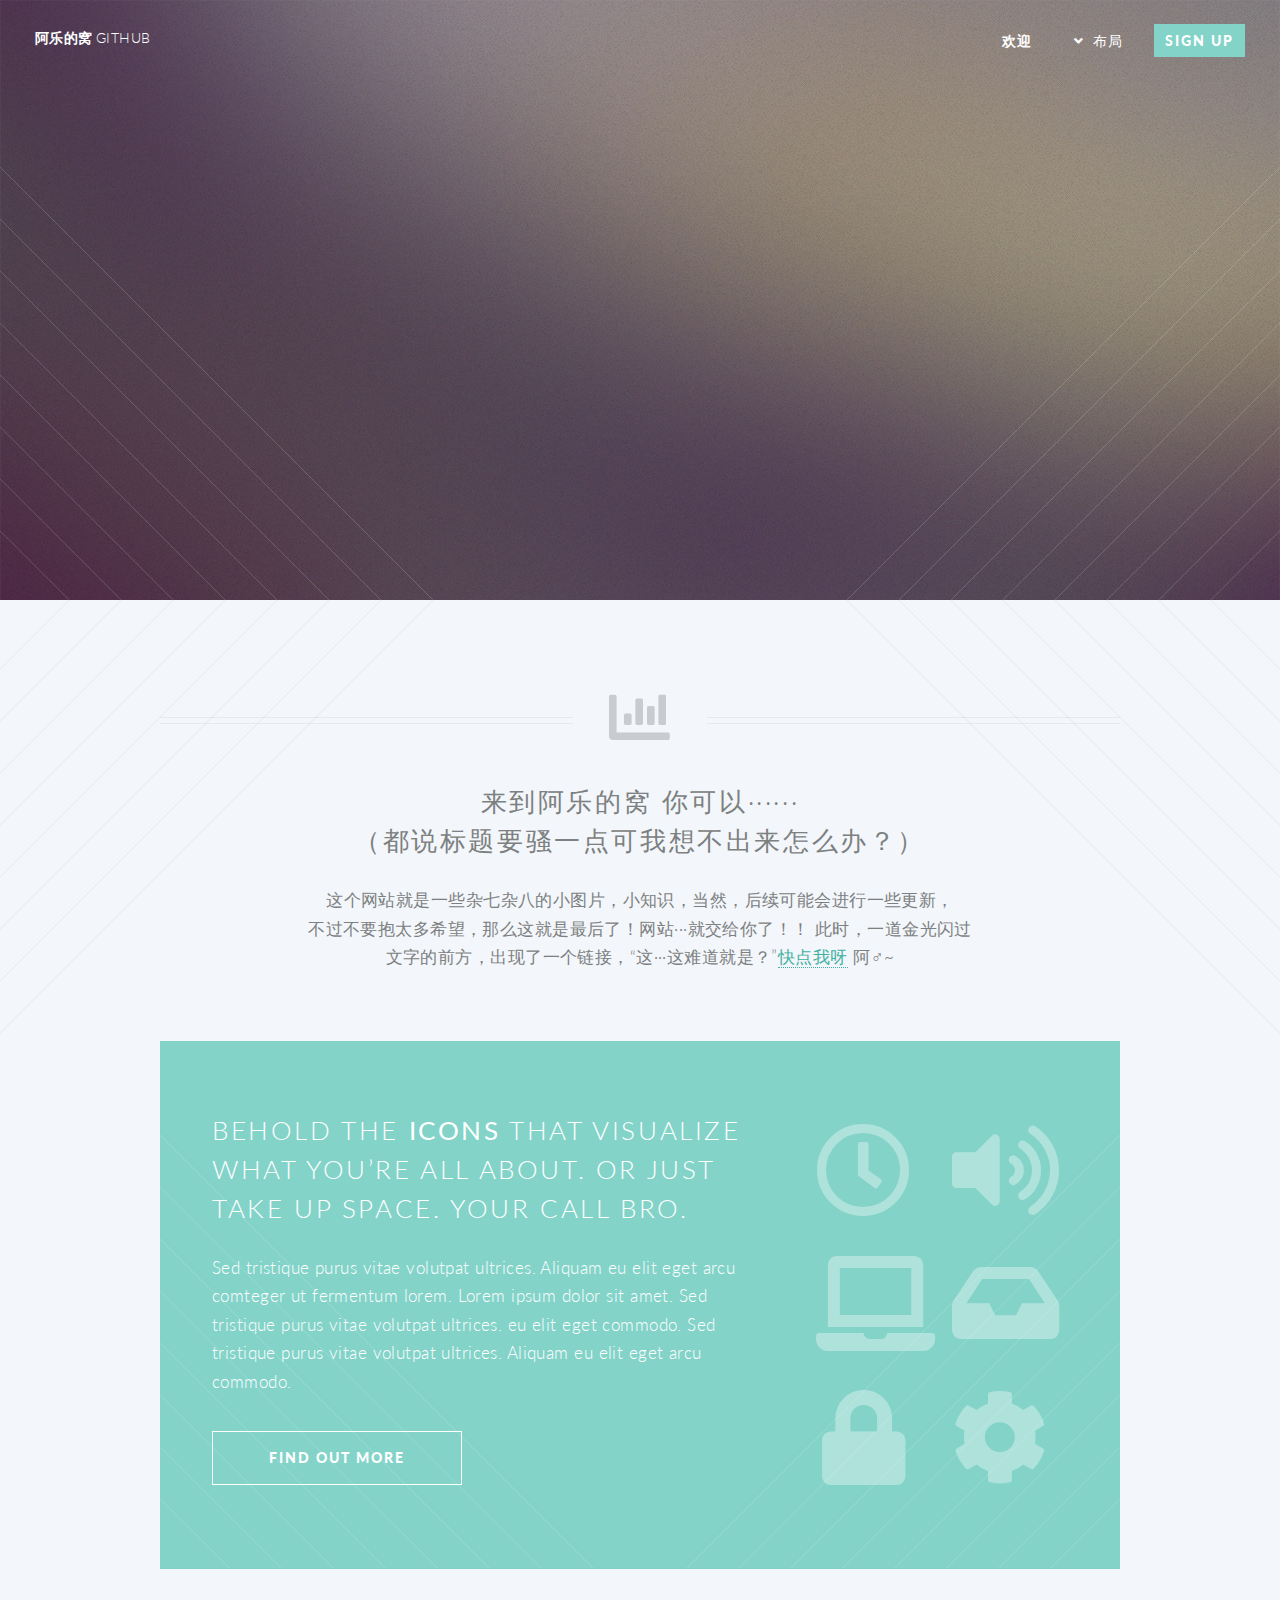
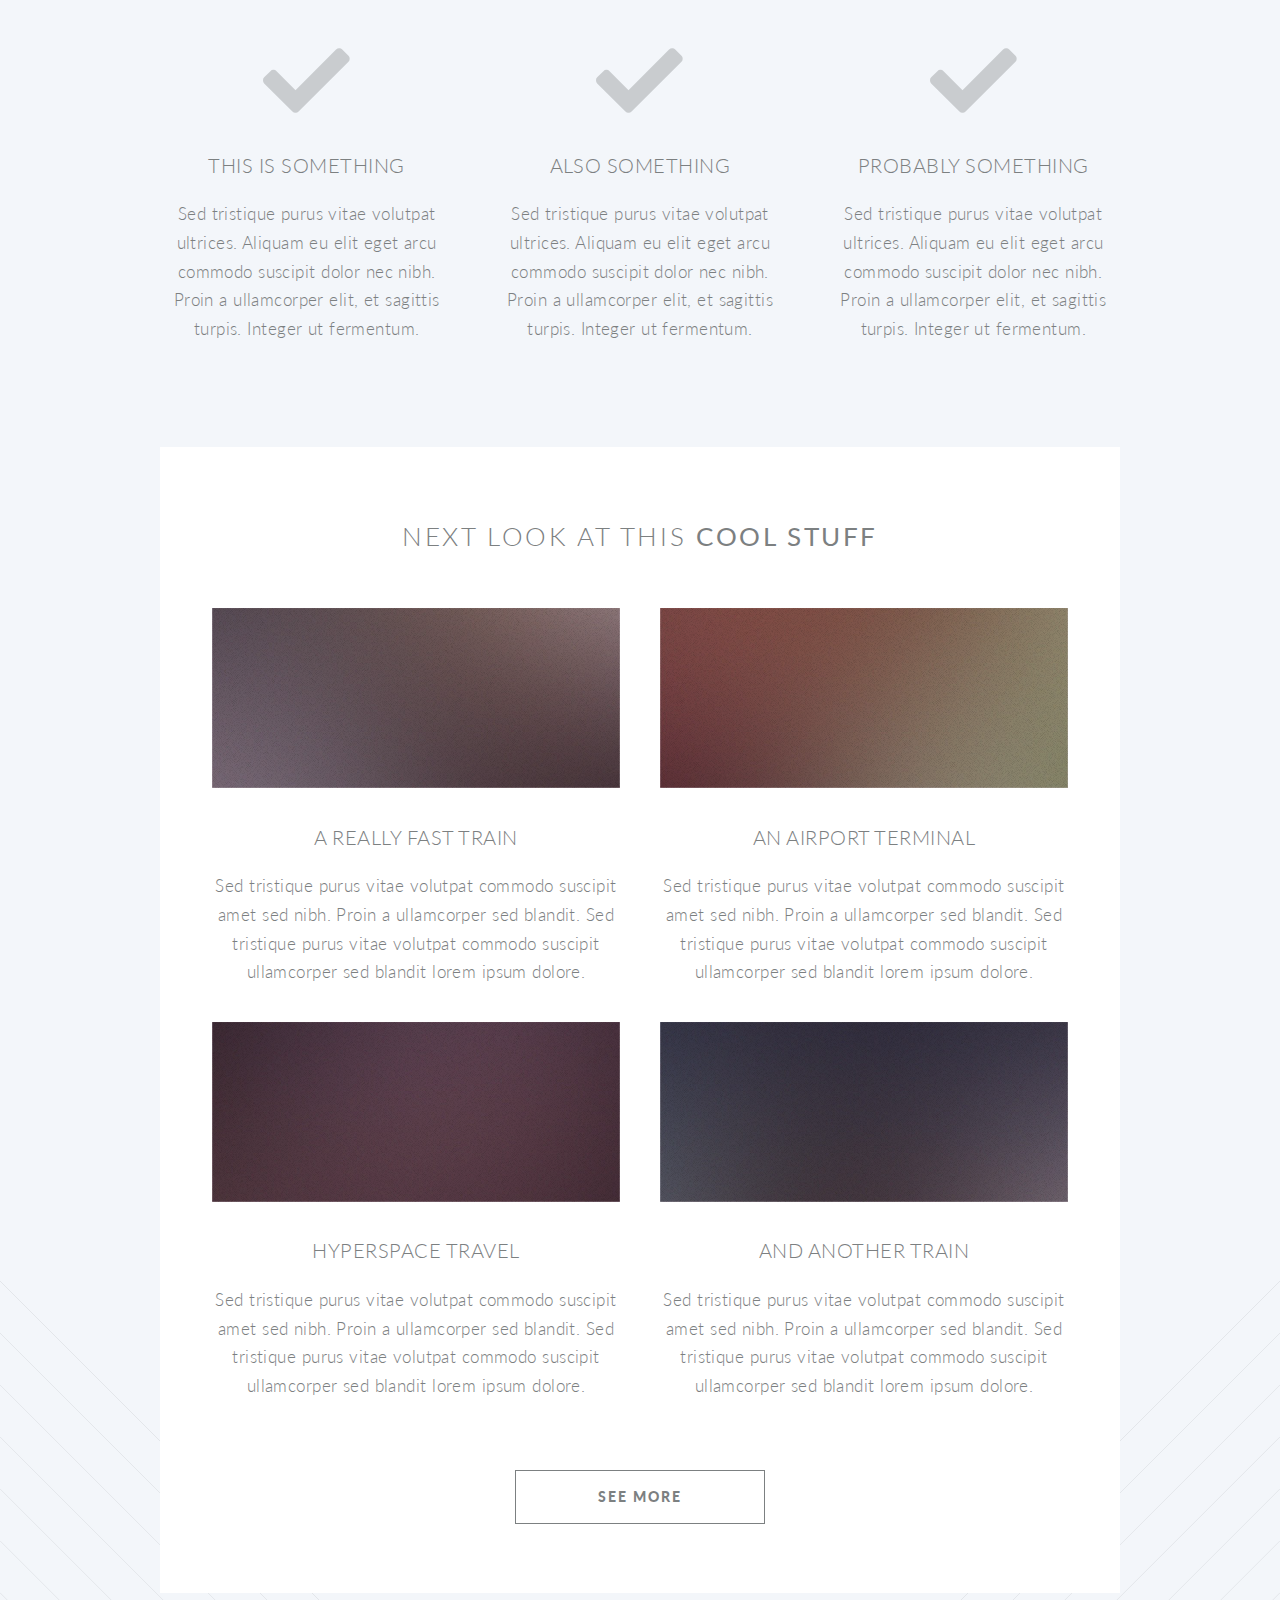
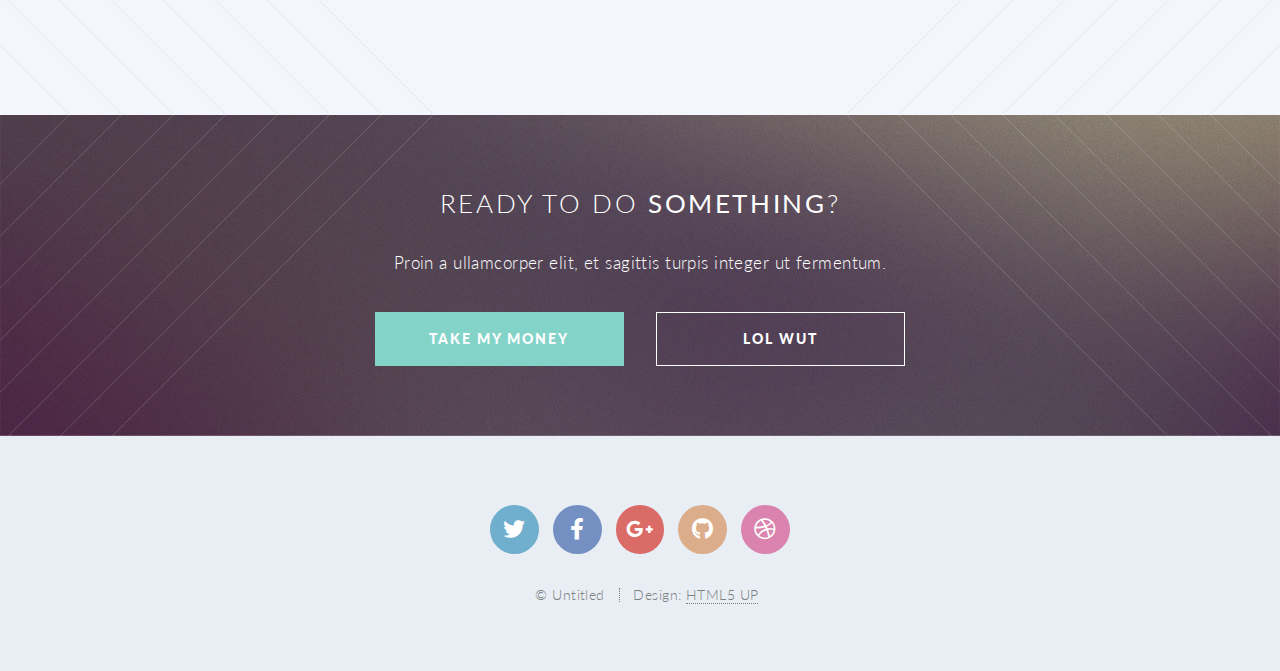
==== commit 558ab2a2: "Update index.html" ====
--- a/index.html
+++ b/index.html
@@ -6,7 +6,7 @@
 -->
 <html>
 	<head>
-		<title>Twenty by HTML5 UP</title>
+		<title>网站由github提供</title>
 		<meta charset="utf-8" />
 		<meta name="viewport" content="width=device-width, initial-scale=1, user-scalable=no" />
 		<link rel="stylesheet" href="assets/css/main.css" />
@@ -17,12 +17,12 @@
 
 			<!-- Header -->
 				<header id="header" class="alt">
-					<h1 id="logo"><a href="index.html">Twenty <span>by HTML5 UP</span></a></h1>
+					<h1 id="logo"><a href="index.html">阿乐的窝 <span>github</span></a></h1>
 					<nav id="nav">
 						<ul>
-							<li class="current"><a href="index.html">Welcome</a></li>
+							<li class="current"><a href="index.html">欢迎</a></li>
 							<li class="submenu">
-								<a href="#">Layouts</a>
+								<a href="#">布局</a>
 								<ul>
 									<li><a href="left-sidebar.html">Left Sidebar</a></li>
 									<li><a href="right-sidebar.html">Right Sidebar</a></li>
@@ -57,16 +57,16 @@
 					<div class="inner">
 
 						<header>
-							<h2>TWENTY</h2>
+							<h2>阿乐的窝</h2>
 						</header>
-						<p>This is <strong>Twenty</strong>, a free
-						<br />
-						responsive template
-						<br />
-						by <a href="http://html5up.net">HTML5 UP</a>.</p>
+						<p>这里是 <strong>阿乐的窝</strong>, 一个
+						<br />
+						充满魔法的地方
+						<br />
+						by <a href="https://github.com/prismaticman/prismaticman.github.io">github</a>.</p>
 						<footer>
 							<ul class="buttons stacked">
-								<li><a href="#main" class="button fit scrolly">Tell Me More</a></li>
+								<li><a href="#main" class="button fit scrolly">告诉我更多</a></li>
 							</ul>
 						</footer>
 
@@ -79,15 +79,15 @@
 
 					<header class="special container">
 						<span class="icon solid fa-chart-bar"></span>
-						<h2>As this is my <strong>twentieth</strong> freebie for HTML5 UP
-						<br />
-						I decided to give it a really creative name.</h2>
-						<p>Turns out <strong>Twenty</strong> was the best I could come up with. Anyway, lame name aside,
-						<br />
-						it's minimally designed, fully responsive, built on HTML5/CSS3,
-						and, like all my stuff,
-						<br />
-						released for free under the <a href="http://html5up.net/license">Creative Commons Attribution 3.0</a> license. Have fun!</p>
+						<h2>来到<strong>阿乐的窝</strong> 你可以······
+						<br />
+						（都说标题要骚一点可我想不出来怎么办？）</h2>
+						<p>这个网站就是一些杂七杂八的小图片，小知识，当然，后续可能会进行一些更新，
+						<br />
+					不过不要抱太多希望，那么这就是最后了！网站···就交给你了！！
+					此时，一道金光闪过
+						<br />
+						文字的前方，出现了一个链接，“这···这难道就是？”<a href="https://github.com/prismaticman/prismaticman.github.io/blob/main/index.html">快点我呀</a> 阿♂~</p>
 					</header>
 
 					<!-- One -->
@@ -272,4 +272,4 @@
 			<script src="assets/js/main.js"></script>
 
 	</body>
-</html>+</html>
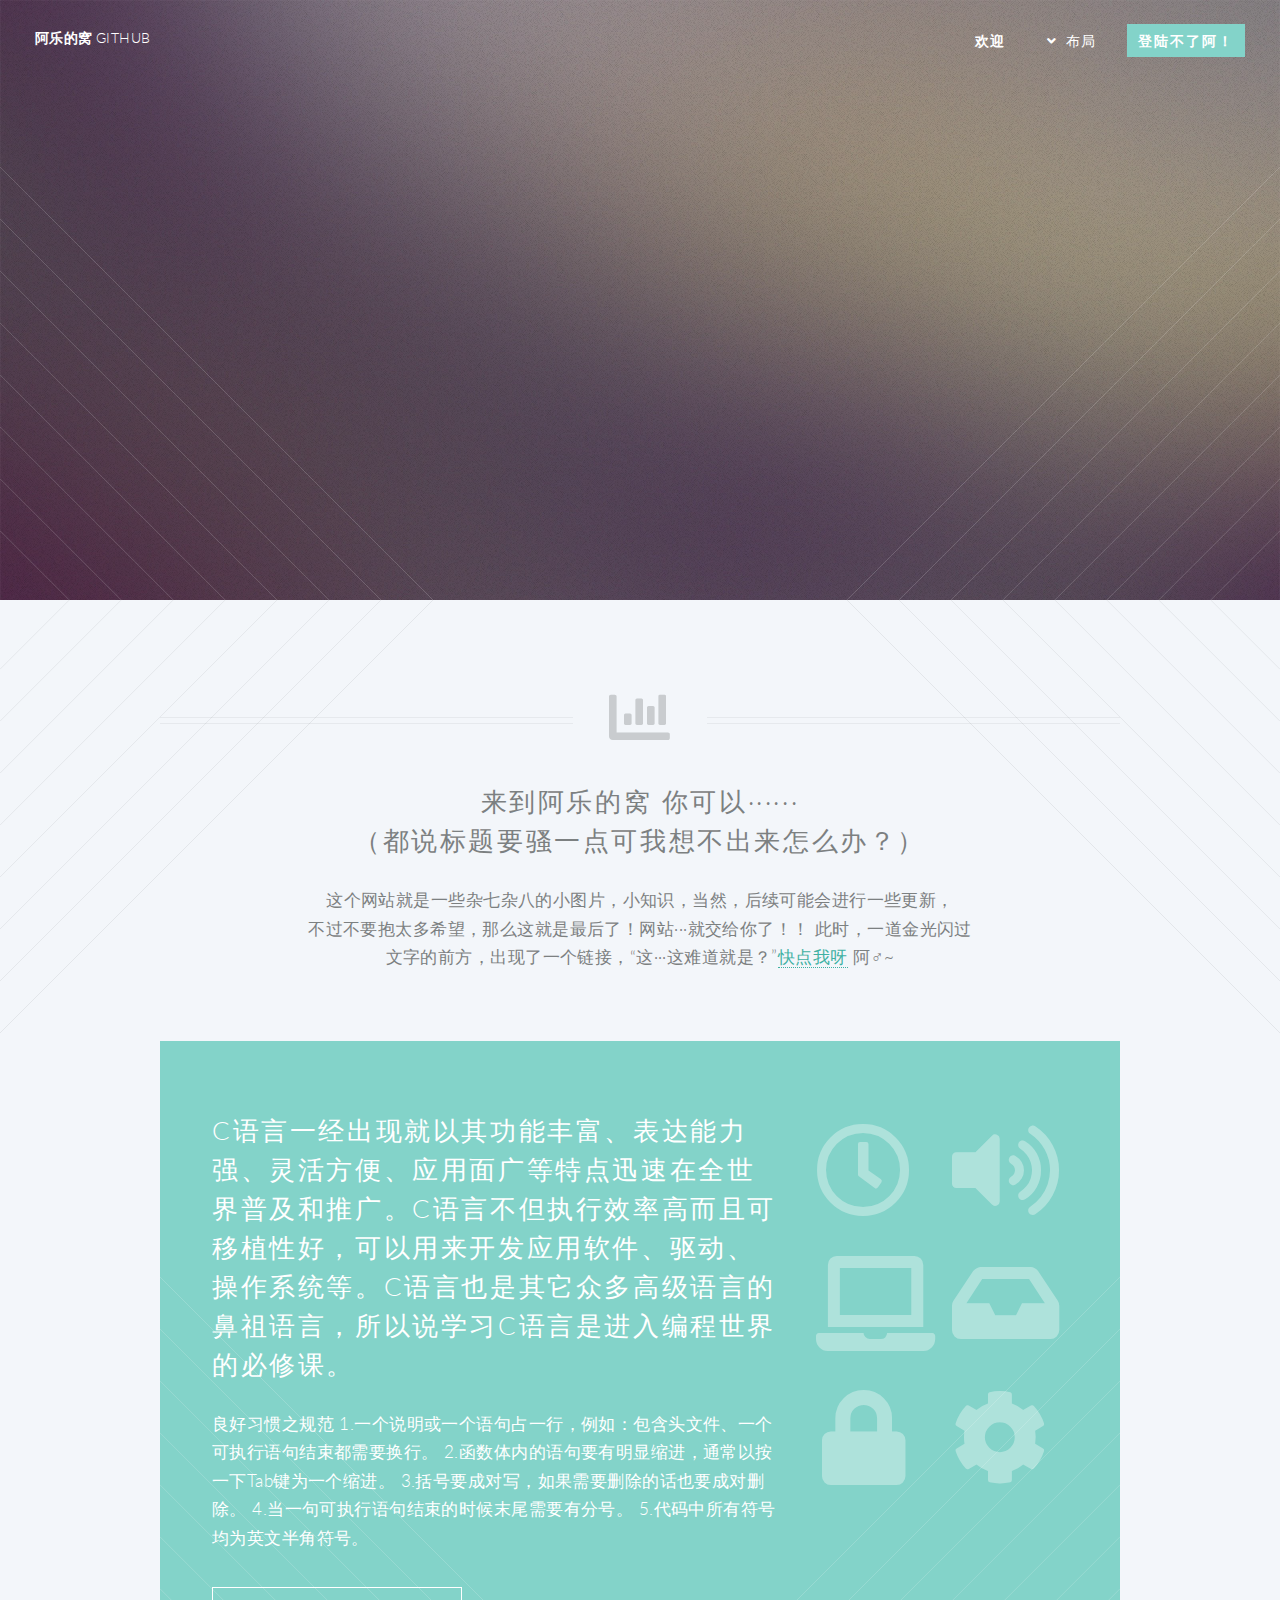
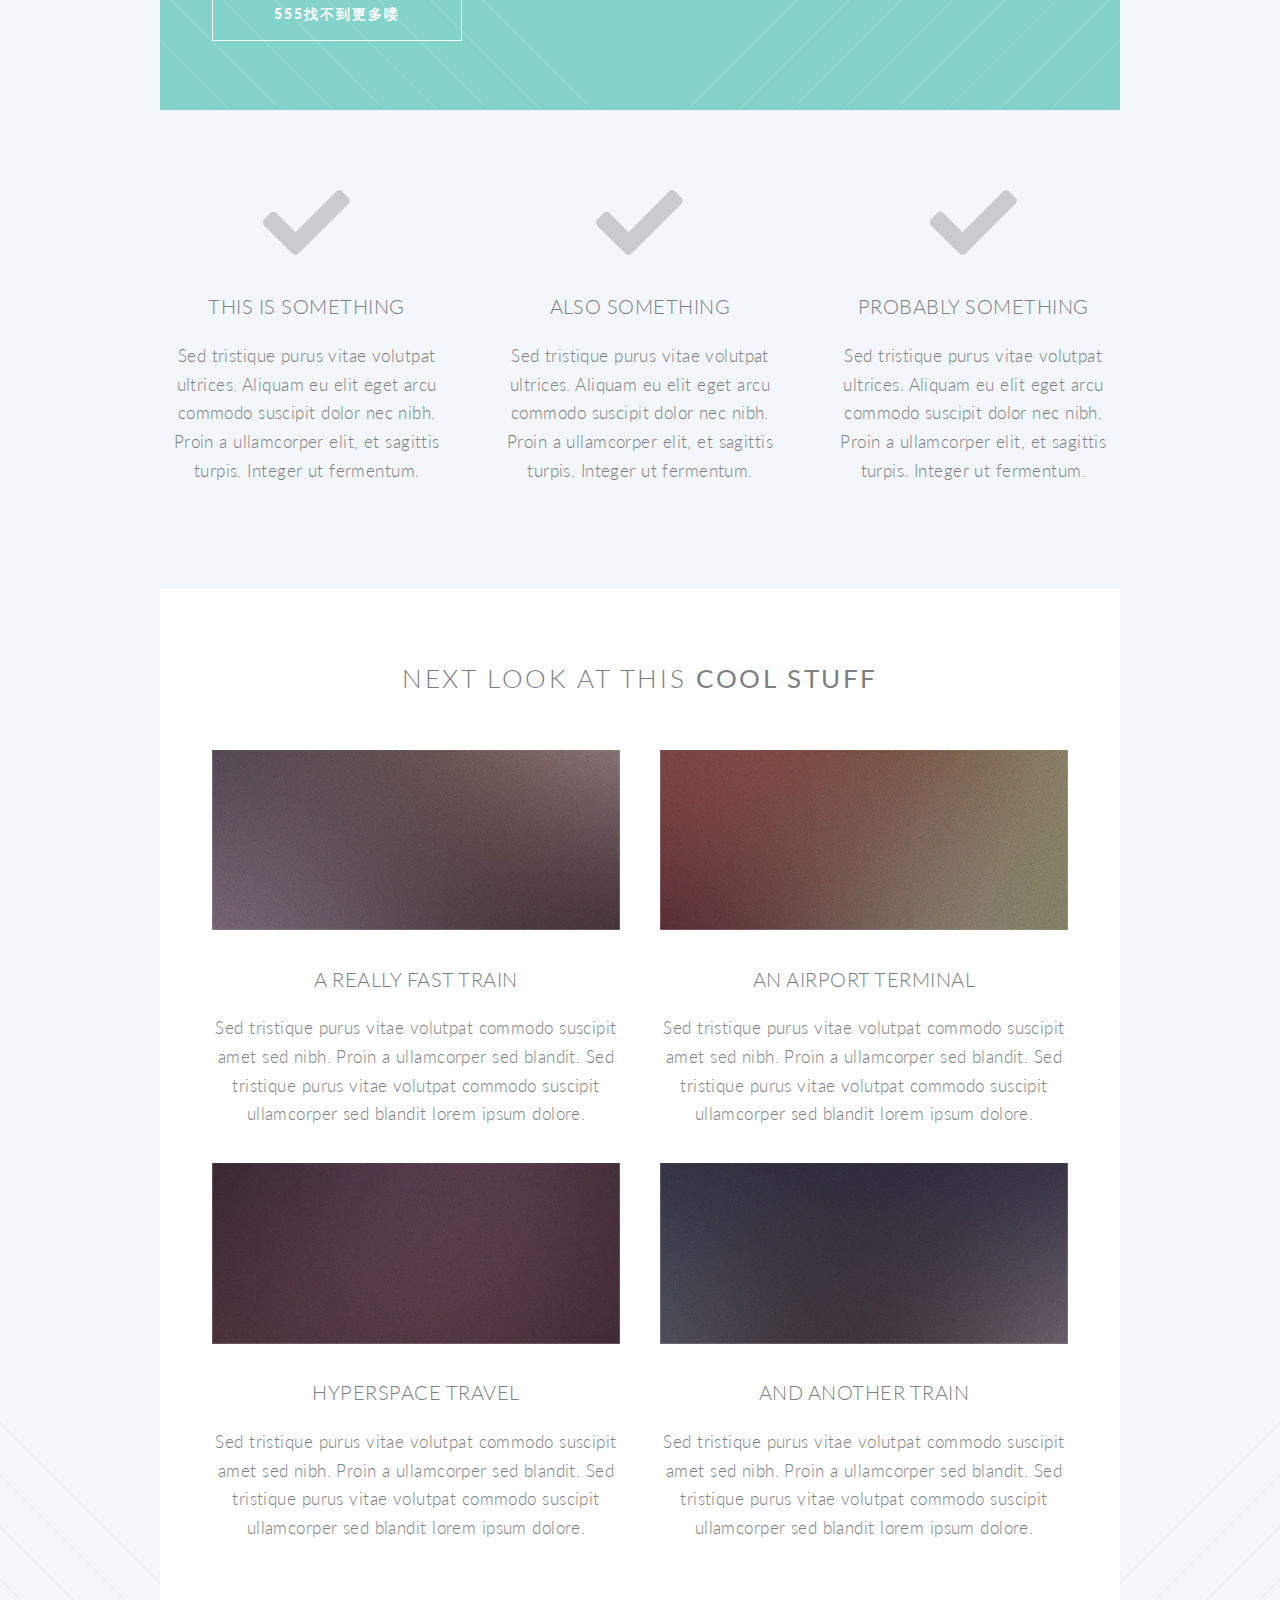
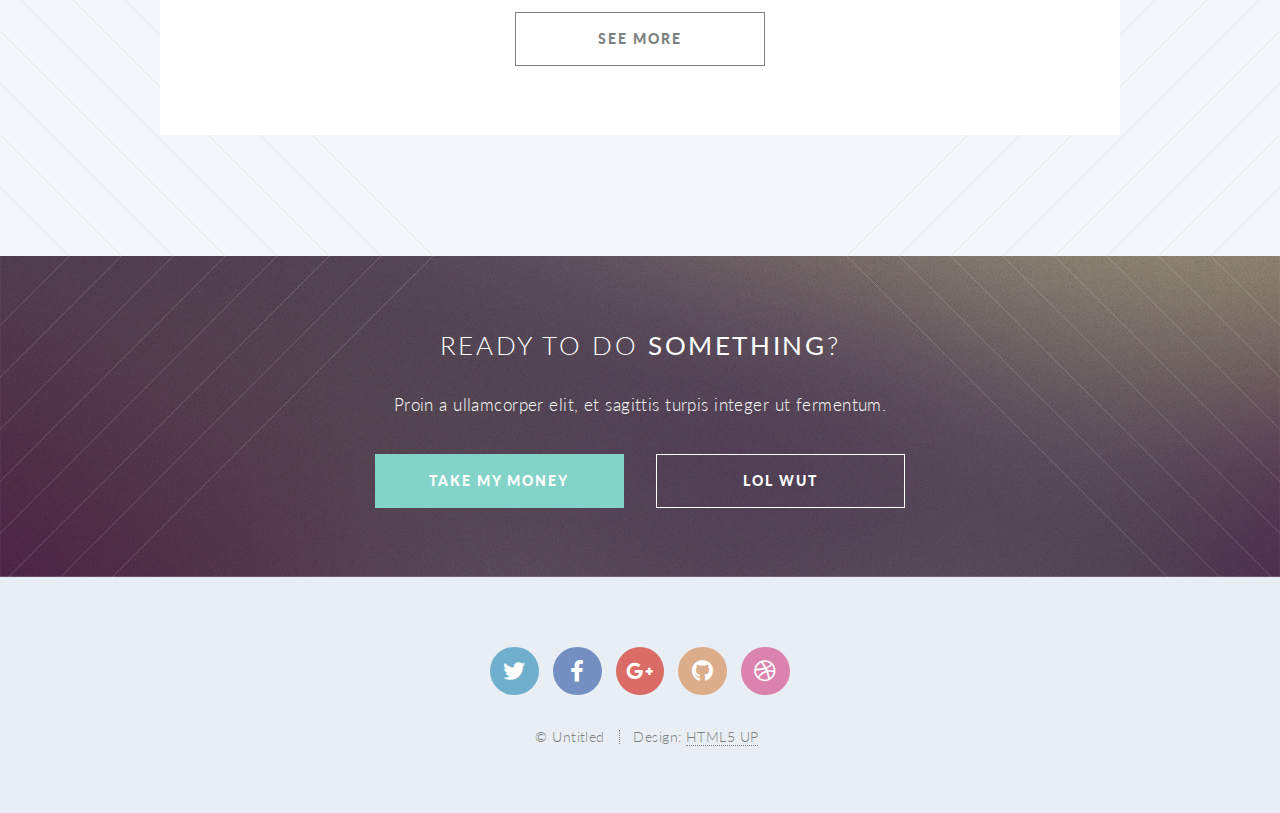
==== commit 3bf2ed31: "Update index.html" ====
--- a/index.html
+++ b/index.html
@@ -40,7 +40,7 @@
 									</li>
 								</ul>
 							</li>
-							<li><a href="#" class="button primary">Sign Up</a></li>
+							<li><a href="#" class="button primary">登陆不了阿！</a></li>
 						</ul>
 					</nav>
 				</header>
@@ -96,12 +96,17 @@
 								<div class="col-8 col-12-narrower">
 
 									<header>
-										<h2>Behold the <strong>icons</strong> that visualize what you’re all about. or just take up space. your call bro.</h2>
+										<h2>C语言一经出现就以其功能丰富、表达能力强、灵活方便、应用面广等特点迅速在全世界普及和推广。C语言不但执行效率高而且可移植性好，可以用来开发应用软件、驱动、操作系统等。C语言也是其它众多高级语言的鼻祖语言，所以说学习C语言是进入编程世界的必修课。</h2>
 									</header>
-									<p>Sed tristique purus vitae volutpat ultrices. Aliquam eu elit eget arcu comteger ut fermentum lorem. Lorem ipsum dolor sit amet. Sed tristique purus vitae volutpat ultrices. eu elit eget commodo. Sed tristique purus vitae volutpat ultrices. Aliquam eu elit eget arcu commodo.</p>
+									<p>良好习惯之规范
+1.一个说明或一个语句占一行，例如：包含头文件、一个可执行语句结束都需要换行。
+2.函数体内的语句要有明显缩进，通常以按一下Tab键为一个缩进。
+3.括号要成对写，如果需要删除的话也要成对删除。
+4.当一句可执行语句结束的时候末尾需要有分号。
+5.代码中所有符号均为英文半角符号。</p>
 									<footer>
 										<ul class="buttons">
-											<li><a href="#" class="button">Find Out More</a></li>
+											<li><a href="#" class="button">555找不到更多喽</a></li>
 										</ul>
 									</footer>
 
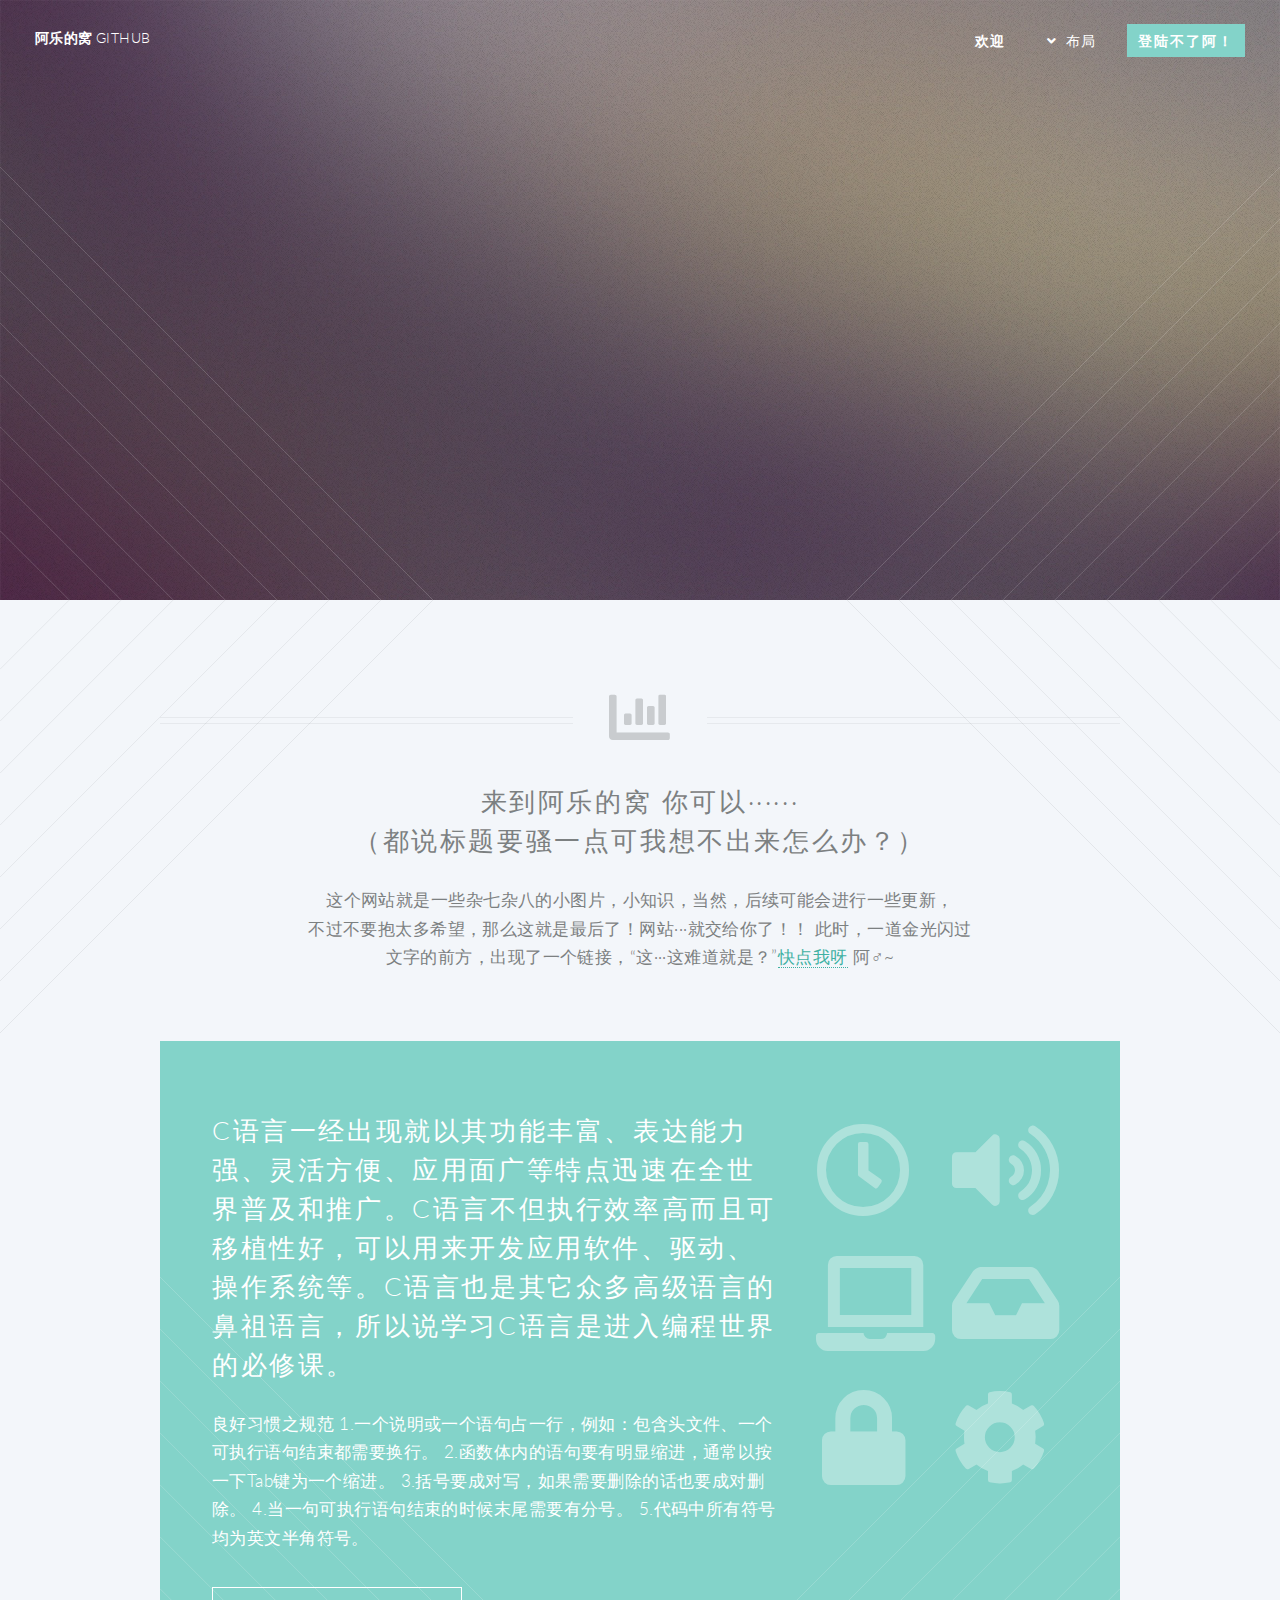
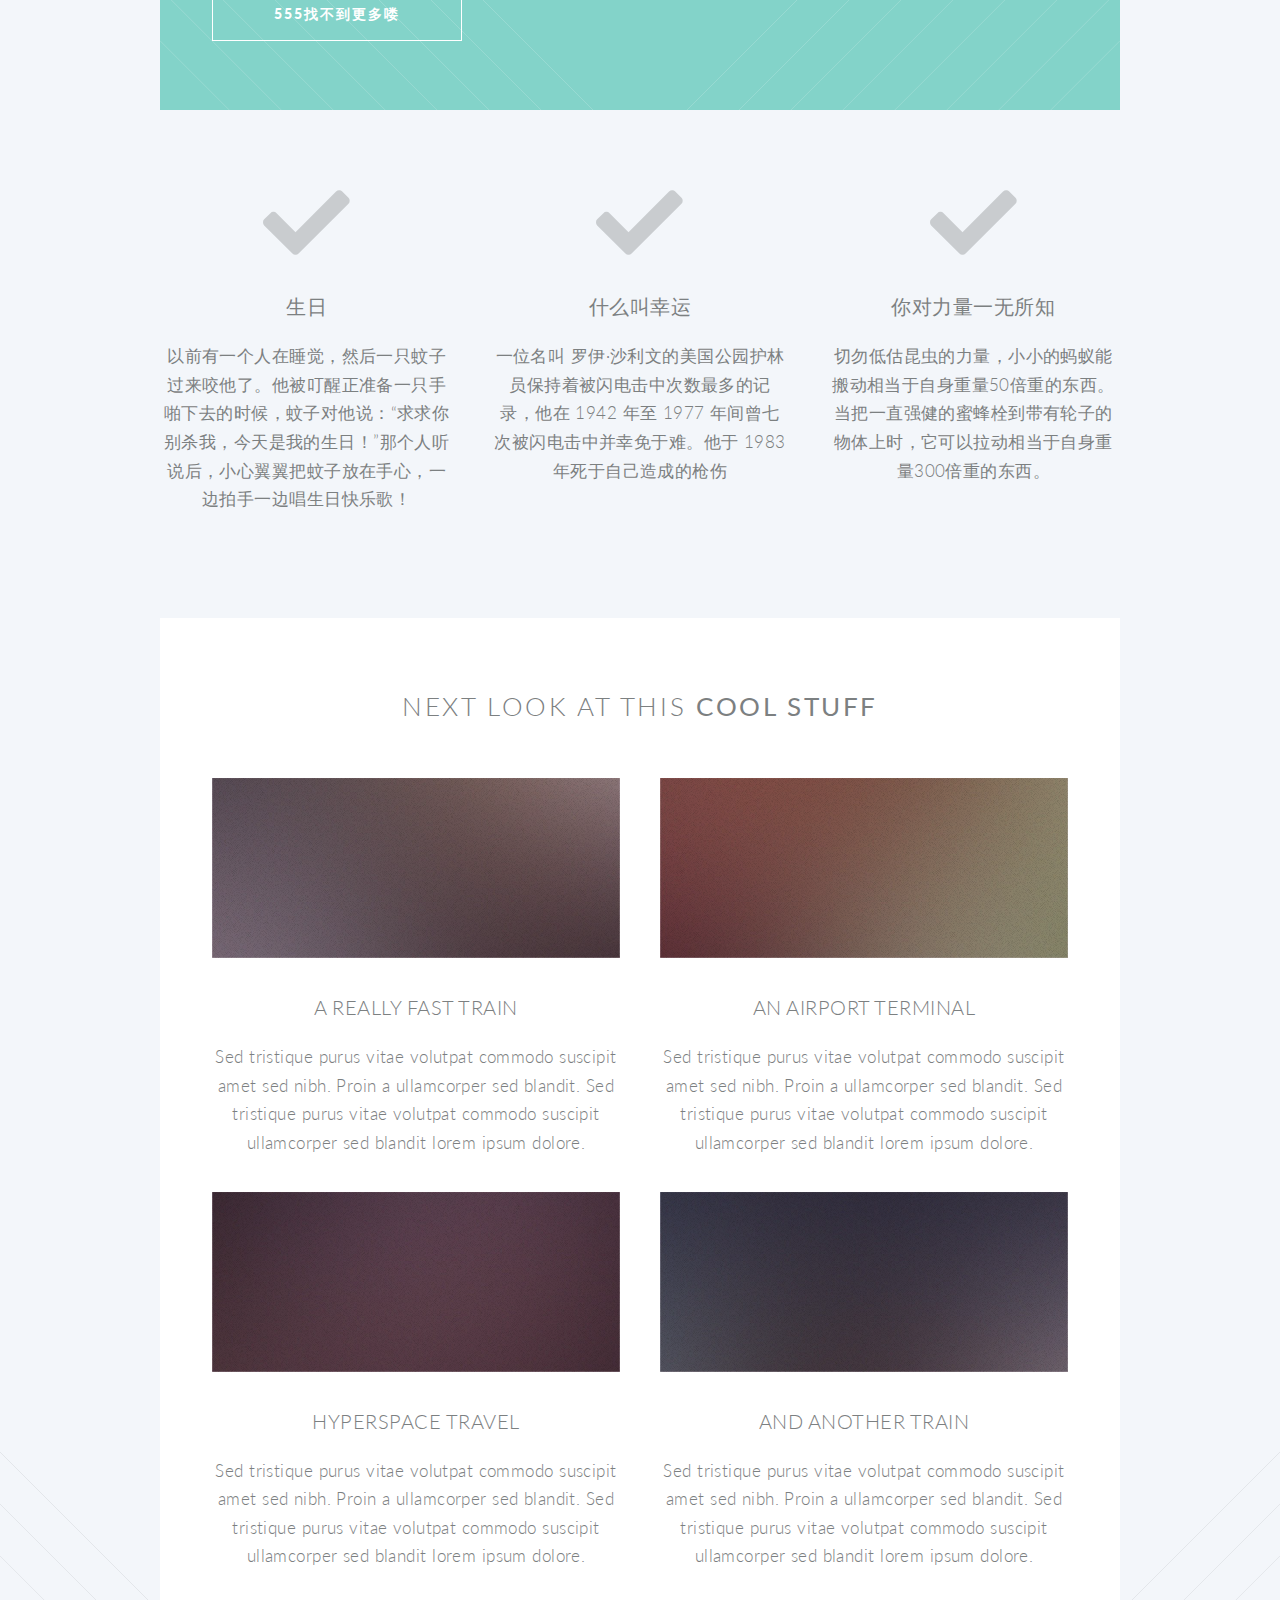
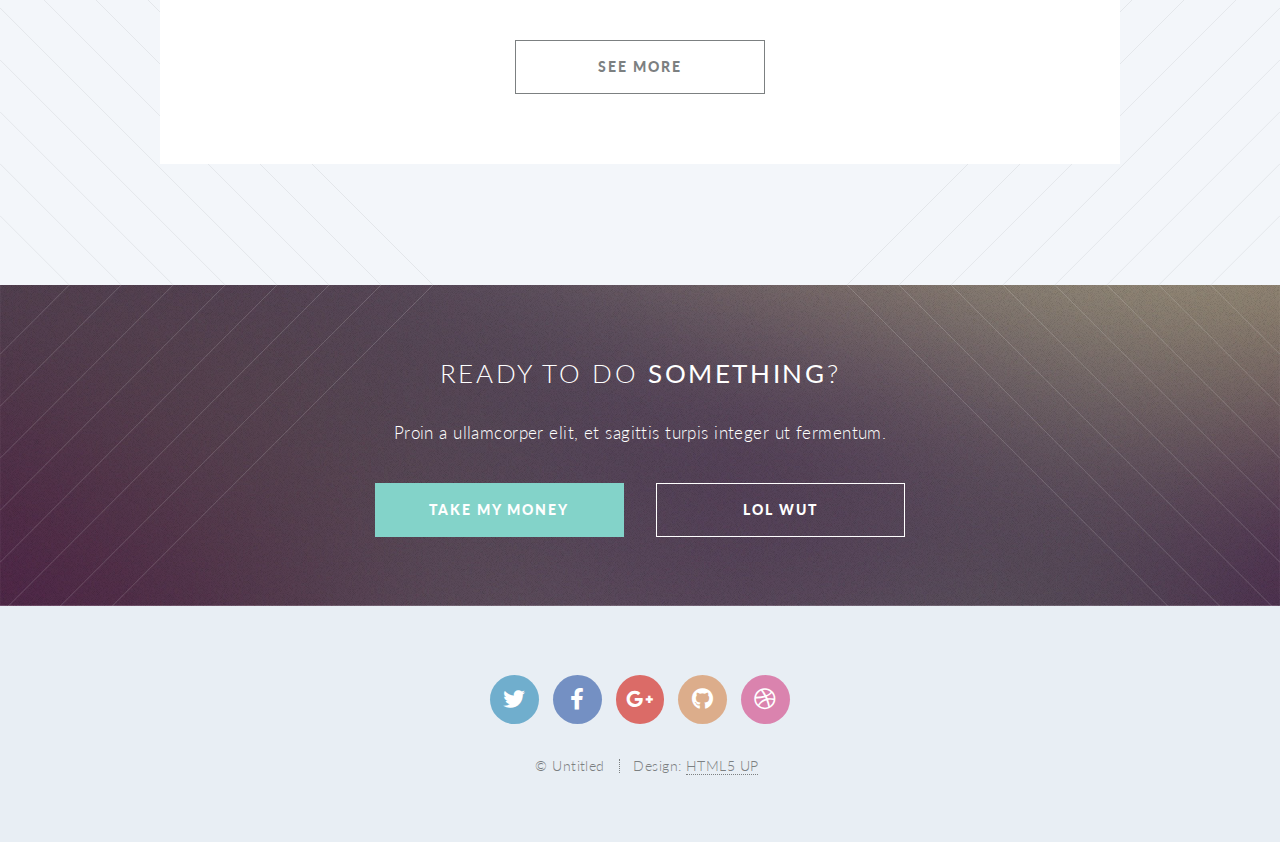
==== commit d5cfbaa9: "Update index.html" ====
--- a/index.html
+++ b/index.html
@@ -134,9 +134,9 @@
 									<section>
 										<span class="icon solid featured fa-check"></span>
 										<header>
-											<h3>This is Something</h3>
-										</header>
-										<p>Sed tristique purus vitae volutpat ultrices. Aliquam eu elit eget arcu commodo suscipit dolor nec nibh. Proin a ullamcorper elit, et sagittis turpis. Integer ut fermentum.</p>
+											<h3>生日</h3>
+										</header>
+										<p>以前有一个人在睡觉，然后一只蚊子过来咬他了。他被叮醒正准备一只手啪下去的时候，蚊子对他说：“求求你别杀我，今天是我的生日！”那个人听说后，小心翼翼把蚊子放在手心，一边拍手一边唱生日快乐歌！</p>
 									</section>
 
 								</div>
@@ -145,9 +145,9 @@
 									<section>
 										<span class="icon solid featured fa-check"></span>
 										<header>
-											<h3>Also Something</h3>
-										</header>
-										<p>Sed tristique purus vitae volutpat ultrices. Aliquam eu elit eget arcu commodo suscipit dolor nec nibh. Proin a ullamcorper elit, et sagittis turpis. Integer ut fermentum.</p>
+											<h3>什么叫幸运</h3>
+										</header>
+										<p>一位名叫 罗伊·沙利文的美国公园护林员保持着被闪电击中次数最多的记录，他在 1942 年至 1977 年间曾七次被闪电击中并幸免于难。他于 1983 年死于自己造成的枪伤</p>
 									</section>
 
 								</div>
@@ -156,12 +156,13 @@
 									<section>
 										<span class="icon solid featured fa-check"></span>
 										<header>
-											<h3>Probably Something</h3>
-										</header>
-										<p>Sed tristique purus vitae volutpat ultrices. Aliquam eu elit eget arcu commodo suscipit dolor nec nibh. Proin a ullamcorper elit, et sagittis turpis. Integer ut fermentum.</p>
-									</section>
-
-								</div>
+											<h3>你对力量一无所知</h3>
+										</header>
+										<p>切勿低估昆虫的力量，小小的蚂蚁能搬动相当于自身重量50倍重的东西。当把一直强健的蜜蜂栓到带有轮子的物体上时，它可以拉动相当于自身重量300倍重的东西。</p>
+									</section>
+
+								</div>
+
 							</div>
 						</section>
 
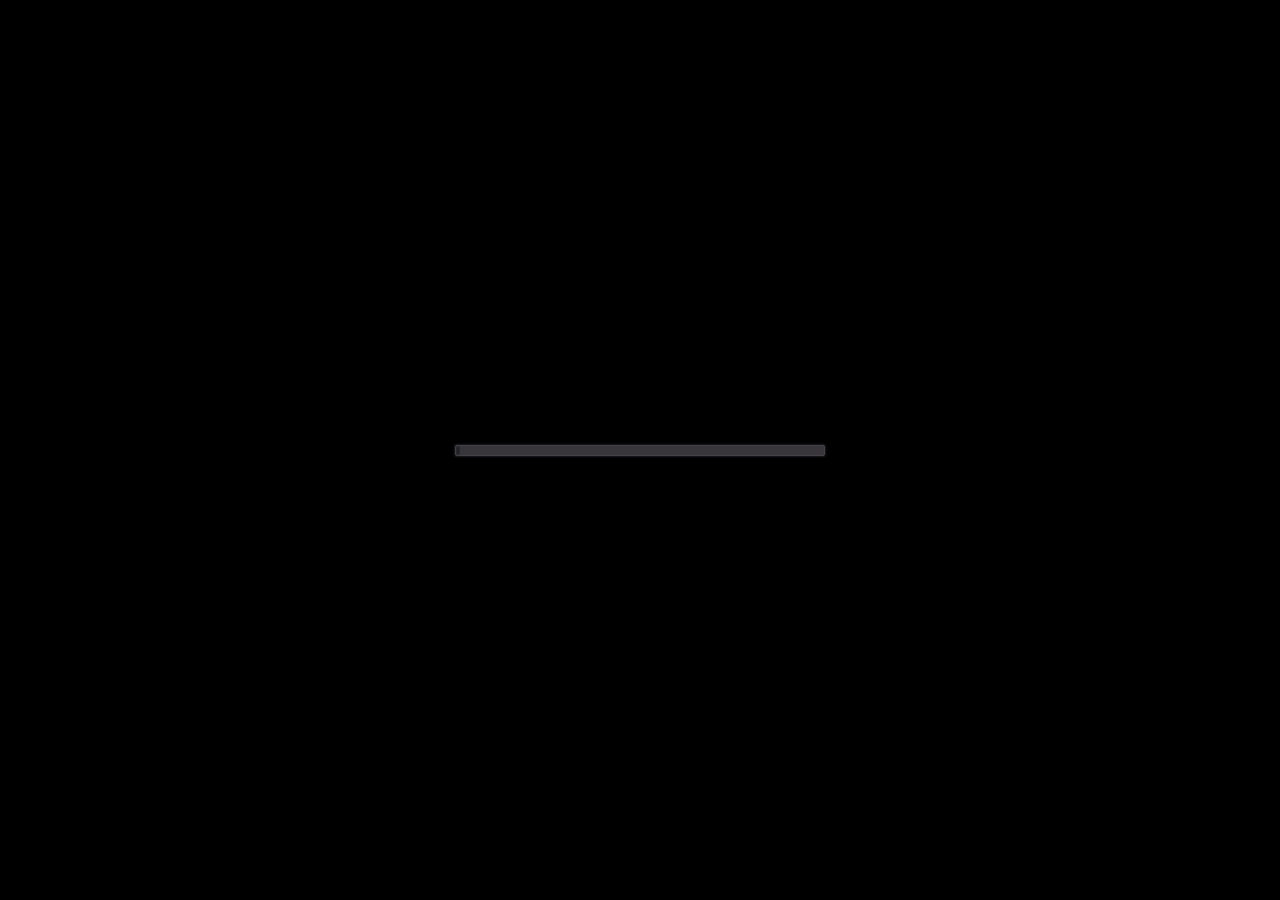
==== commit 01911765: "Add files via upload" ====
--- a/index.html
+++ b/index.html
@@ -1,281 +1,247 @@
-<!DOCTYPE HTML>
-<!--
-	Twenty by HTML5 UP
-	html5up.net | @ajlkn
-	Free for personal and commercial use under the CCA 3.0 license (html5up.net/license)
--->
-<html>
-	<head>
-		<title>网站由github提供</title>
-		<meta charset="utf-8" />
-		<meta name="viewport" content="width=device-width, initial-scale=1, user-scalable=no" />
-		<link rel="stylesheet" href="assets/css/main.css" />
-		<noscript><link rel="stylesheet" href="assets/css/noscript.css" /></noscript>
-	</head>
-	<body class="index is-preload">
-		<div id="page-wrapper">
-
-			<!-- Header -->
-				<header id="header" class="alt">
-					<h1 id="logo"><a href="index.html">阿乐的窝 <span>github</span></a></h1>
-					<nav id="nav">
-						<ul>
-							<li class="current"><a href="index.html">欢迎</a></li>
-							<li class="submenu">
-								<a href="#">布局</a>
-								<ul>
-									<li><a href="left-sidebar.html">Left Sidebar</a></li>
-									<li><a href="right-sidebar.html">Right Sidebar</a></li>
-									<li><a href="no-sidebar.html">No Sidebar</a></li>
-									<li><a href="contact.html">Contact</a></li>
-									<li class="submenu">
-										<a href="#">Submenu</a>
-										<ul>
-											<li><a href="#">Dolore Sed</a></li>
-											<li><a href="#">Consequat</a></li>
-											<li><a href="#">Lorem Magna</a></li>
-											<li><a href="#">Sed Magna</a></li>
-											<li><a href="#">Ipsum Nisl</a></li>
-										</ul>
-									</li>
-								</ul>
-							</li>
-							<li><a href="#" class="button primary">登陆不了阿！</a></li>
-						</ul>
-					</nav>
-				</header>
-
-			<!-- Banner -->
-				<section id="banner">
-
-					<!--
-						".inner" is set up as an inline-block so it automatically expands
-						in both directions to fit whatever's inside it. This means it won't
-						automatically wrap lines, so be sure to use line breaks where
-						appropriate (<br />).
-					-->
-					<div class="inner">
-
-						<header>
-							<h2>阿乐的窝</h2>
-						</header>
-						<p>这里是 <strong>阿乐的窝</strong>, 一个
-						<br />
-						充满魔法的地方
-						<br />
-						by <a href="https://github.com/prismaticman/prismaticman.github.io">github</a>.</p>
-						<footer>
-							<ul class="buttons stacked">
-								<li><a href="#main" class="button fit scrolly">告诉我更多</a></li>
-							</ul>
-						</footer>
-
-					</div>
-
-				</section>
-
-			<!-- Main -->
-				<article id="main">
-
-					<header class="special container">
-						<span class="icon solid fa-chart-bar"></span>
-						<h2>来到<strong>阿乐的窝</strong> 你可以······
-						<br />
-						（都说标题要骚一点可我想不出来怎么办？）</h2>
-						<p>这个网站就是一些杂七杂八的小图片，小知识，当然，后续可能会进行一些更新，
-						<br />
-					不过不要抱太多希望，那么这就是最后了！网站···就交给你了！！
-					此时，一道金光闪过
-						<br />
-						文字的前方，出现了一个链接，“这···这难道就是？”<a href="https://github.com/prismaticman/prismaticman.github.io/blob/main/index.html">快点我呀</a> 阿♂~</p>
-					</header>
-
-					<!-- One -->
-						<section class="wrapper style2 container special-alt">
-							<div class="row gtr-50">
-								<div class="col-8 col-12-narrower">
-
-									<header>
-										<h2>C语言一经出现就以其功能丰富、表达能力强、灵活方便、应用面广等特点迅速在全世界普及和推广。C语言不但执行效率高而且可移植性好，可以用来开发应用软件、驱动、操作系统等。C语言也是其它众多高级语言的鼻祖语言，所以说学习C语言是进入编程世界的必修课。</h2>
-									</header>
-									<p>良好习惯之规范
-1.一个说明或一个语句占一行，例如：包含头文件、一个可执行语句结束都需要换行。
-2.函数体内的语句要有明显缩进，通常以按一下Tab键为一个缩进。
-3.括号要成对写，如果需要删除的话也要成对删除。
-4.当一句可执行语句结束的时候末尾需要有分号。
-5.代码中所有符号均为英文半角符号。</p>
-									<footer>
-										<ul class="buttons">
-											<li><a href="#" class="button">555找不到更多喽</a></li>
-										</ul>
-									</footer>
-
-								</div>
-								<div class="col-4 col-12-narrower imp-narrower">
-
-									<ul class="featured-icons">
-										<li><span class="icon fa-clock"><span class="label">Feature 1</span></span></li>
-										<li><span class="icon solid fa-volume-up"><span class="label">Feature 2</span></span></li>
-										<li><span class="icon solid fa-laptop"><span class="label">Feature 3</span></span></li>
-										<li><span class="icon solid fa-inbox"><span class="label">Feature 4</span></span></li>
-										<li><span class="icon solid fa-lock"><span class="label">Feature 5</span></span></li>
-										<li><span class="icon solid fa-cog"><span class="label">Feature 6</span></span></li>
-									</ul>
-
-								</div>
-							</div>
-						</section>
-
-					<!-- Two -->
-						<section class="wrapper style1 container special">
-							<div class="row">
-								<div class="col-4 col-12-narrower">
-
-									<section>
-										<span class="icon solid featured fa-check"></span>
-										<header>
-											<h3>生日</h3>
-										</header>
-										<p>以前有一个人在睡觉，然后一只蚊子过来咬他了。他被叮醒正准备一只手啪下去的时候，蚊子对他说：“求求你别杀我，今天是我的生日！”那个人听说后，小心翼翼把蚊子放在手心，一边拍手一边唱生日快乐歌！</p>
-									</section>
-
-								</div>
-								<div class="col-4 col-12-narrower">
-
-									<section>
-										<span class="icon solid featured fa-check"></span>
-										<header>
-											<h3>什么叫幸运</h3>
-										</header>
-										<p>一位名叫 罗伊·沙利文的美国公园护林员保持着被闪电击中次数最多的记录，他在 1942 年至 1977 年间曾七次被闪电击中并幸免于难。他于 1983 年死于自己造成的枪伤</p>
-									</section>
-
-								</div>
-								<div class="col-4 col-12-narrower">
-
-									<section>
-										<span class="icon solid featured fa-check"></span>
-										<header>
-											<h3>你对力量一无所知</h3>
-										</header>
-										<p>切勿低估昆虫的力量，小小的蚂蚁能搬动相当于自身重量50倍重的东西。当把一直强健的蜜蜂栓到带有轮子的物体上时，它可以拉动相当于自身重量300倍重的东西。</p>
-									</section>
-
-								</div>
-
-							</div>
-						</section>
-
-					<!-- Three -->
-						<section class="wrapper style3 container special">
-
-							<header class="major">
-								<h2>Next look at this <strong>cool stuff</strong></h2>
-							</header>
-
-							<div class="row">
-								<div class="col-6 col-12-narrower">
-
-									<section>
-										<a href="#" class="image featured"><img src="images/pic01.jpg" alt="" /></a>
-										<header>
-											<h3>A Really Fast Train</h3>
-										</header>
-										<p>Sed tristique purus vitae volutpat commodo suscipit amet sed nibh. Proin a ullamcorper sed blandit. Sed tristique purus vitae volutpat commodo suscipit ullamcorper sed blandit lorem ipsum dolore.</p>
-									</section>
-
-								</div>
-								<div class="col-6 col-12-narrower">
-
-									<section>
-										<a href="#" class="image featured"><img src="images/pic02.jpg" alt="" /></a>
-										<header>
-											<h3>An Airport Terminal</h3>
-										</header>
-										<p>Sed tristique purus vitae volutpat commodo suscipit amet sed nibh. Proin a ullamcorper sed blandit. Sed tristique purus vitae volutpat commodo suscipit ullamcorper sed blandit lorem ipsum dolore.</p>
-									</section>
-
-								</div>
-							</div>
-							<div class="row">
-								<div class="col-6 col-12-narrower">
-
-									<section>
-										<a href="#" class="image featured"><img src="images/pic03.jpg" alt="" /></a>
-										<header>
-											<h3>Hyperspace Travel</h3>
-										</header>
-										<p>Sed tristique purus vitae volutpat commodo suscipit amet sed nibh. Proin a ullamcorper sed blandit. Sed tristique purus vitae volutpat commodo suscipit ullamcorper sed blandit lorem ipsum dolore.</p>
-									</section>
-
-								</div>
-								<div class="col-6 col-12-narrower">
-
-									<section>
-										<a href="#" class="image featured"><img src="images/pic04.jpg" alt="" /></a>
-										<header>
-											<h3>And Another Train</h3>
-										</header>
-										<p>Sed tristique purus vitae volutpat commodo suscipit amet sed nibh. Proin a ullamcorper sed blandit. Sed tristique purus vitae volutpat commodo suscipit ullamcorper sed blandit lorem ipsum dolore.</p>
-									</section>
-
-								</div>
-							</div>
-
-							<footer class="major">
-								<ul class="buttons">
-									<li><a href="#" class="button">See More</a></li>
-								</ul>
-							</footer>
-
-						</section>
-
-				</article>
-
-			<!-- CTA -->
-				<section id="cta">
-
-					<header>
-						<h2>Ready to do <strong>something</strong>?</h2>
-						<p>Proin a ullamcorper elit, et sagittis turpis integer ut fermentum.</p>
-					</header>
-					<footer>
-						<ul class="buttons">
-							<li><a href="#" class="button primary">Take My Money</a></li>
-							<li><a href="#" class="button">LOL Wut</a></li>
-						</ul>
-					</footer>
-
-				</section>
-
-			<!-- Footer -->
-				<footer id="footer">
-
-					<ul class="icons">
-						<li><a href="#" class="icon brands circle fa-twitter"><span class="label">Twitter</span></a></li>
-						<li><a href="#" class="icon brands circle fa-facebook-f"><span class="label">Facebook</span></a></li>
-						<li><a href="#" class="icon brands circle fa-google-plus-g"><span class="label">Google+</span></a></li>
-						<li><a href="#" class="icon brands circle fa-github"><span class="label">Github</span></a></li>
-						<li><a href="#" class="icon brands circle fa-dribbble"><span class="label">Dribbble</span></a></li>
-					</ul>
-
-					<ul class="copyright">
-						<li>&copy; Untitled</li><li>Design: <a href="http://html5up.net">HTML5 UP</a></li>
-					</ul>
-
-				</footer>
-
-		</div>
-
-		<!-- Scripts -->
-			<script src="assets/js/jquery.min.js"></script>
-			<script src="assets/js/jquery.dropotron.min.js"></script>
-			<script src="assets/js/jquery.scrolly.min.js"></script>
-			<script src="assets/js/jquery.scrollex.min.js"></script>
-			<script src="assets/js/browser.min.js"></script>
-			<script src="assets/js/breakpoints.min.js"></script>
-			<script src="assets/js/util.js"></script>
-			<script src="assets/js/main.js"></script>
-
-	</body>
-</html>
+<!DOCTYPE html>
+<html xmlns='http://www.w3.org/1999/xhtml' lang='' xml:lang=''>
+<head>
+	<meta charset='utf-8' />
+	<meta name='viewport' content='width=device-width, user-scalable=no' />
+	<title>Godot First Project</title>
+	<style type='text/css'>
+
+		body {
+			touch-action: none;
+			margin: 0;
+			border: 0 none;
+			padding: 0;
+			text-align: center;
+			background-color: black;
+		}
+
+		#canvas {
+			display: block;
+			margin: 0;
+			color: white;
+		}
+
+		#canvas:focus {
+			outline: none;
+		}
+
+		.godot {
+			font-family: 'Noto Sans', 'Droid Sans', Arial, sans-serif;
+			color: #e0e0e0;
+			background-color: #3b3943;
+			background-image: linear-gradient(to bottom, #403e48, #35333c);
+			border: 1px solid #45434e;
+			box-shadow: 0 0 1px 1px #2f2d35;
+		}
+
+
+		/* Status display
+		 * ============== */
+
+		#status {
+			position: absolute;
+			left: 0;
+			top: 0;
+			right: 0;
+			bottom: 0;
+			display: flex;
+			justify-content: center;
+			align-items: center;
+			/* don't consume click events - make children visible explicitly */
+			visibility: hidden;
+		}
+
+		#status-progress {
+			width: 366px;
+			height: 7px;
+			background-color: #38363A;
+			border: 1px solid #444246;
+			padding: 1px;
+			box-shadow: 0 0 2px 1px #1B1C22;
+			border-radius: 2px;
+			visibility: visible;
+		}
+
+		@media only screen and (orientation:portrait) {
+			#status-progress {
+				width: 61.8%;
+			}
+		}
+
+		#status-progress-inner {
+			height: 100%;
+			width: 0;
+			box-sizing: border-box;
+			transition: width 0.5s linear;
+			background-color: #202020;
+			border: 1px solid #222223;
+			box-shadow: 0 0 1px 1px #27282E;
+			border-radius: 3px;
+		}
+
+		#status-indeterminate {
+			visibility: visible;
+			position: relative;
+		}
+
+		#status-indeterminate > div {
+			width: 4.5px;
+			height: 0;
+			border-style: solid;
+			border-width: 9px 3px 0 3px;
+			border-color: #2b2b2b transparent transparent transparent;
+			transform-origin: center 21px;
+			position: absolute;
+		}
+
+		#status-indeterminate > div:nth-child(1) { transform: rotate( 22.5deg); }
+		#status-indeterminate > div:nth-child(2) { transform: rotate( 67.5deg); }
+		#status-indeterminate > div:nth-child(3) { transform: rotate(112.5deg); }
+		#status-indeterminate > div:nth-child(4) { transform: rotate(157.5deg); }
+		#status-indeterminate > div:nth-child(5) { transform: rotate(202.5deg); }
+		#status-indeterminate > div:nth-child(6) { transform: rotate(247.5deg); }
+		#status-indeterminate > div:nth-child(7) { transform: rotate(292.5deg); }
+		#status-indeterminate > div:nth-child(8) { transform: rotate(337.5deg); }
+
+		#status-notice {
+			margin: 0 100px;
+			line-height: 1.3;
+			visibility: visible;
+			padding: 4px 6px;
+			visibility: visible;
+		}
+	</style>
+<link id='-gd-engine-icon' rel='icon' type='image/png' href='Godot First Project.icon.png' />
+<link rel='apple-touch-icon' href='Godot First Project.apple-touch-icon.png'/>
+
+</head>
+<body>
+	<canvas id='canvas'>
+		HTML5 canvas appears to be unsupported in the current browser.<br />
+		Please try updating or use a different browser.
+	</canvas>
+	<div id='status'>
+		<div id='status-progress' style='display: none;' oncontextmenu='event.preventDefault();'><div id ='status-progress-inner'></div></div>
+		<div id='status-indeterminate' style='display: none;' oncontextmenu='event.preventDefault();'>
+			<div></div>
+			<div></div>
+			<div></div>
+			<div></div>
+			<div></div>
+			<div></div>
+			<div></div>
+			<div></div>
+		</div>
+		<div id='status-notice' class='godot' style='display: none;'></div>
+	</div>
+
+	<script type='text/javascript' src='Godot First Project.js'></script>
+	<script type='text/javascript'>//<![CDATA[
+
+		const GODOT_CONFIG = {"args":[],"canvasResizePolicy":2,"executable":"Godot First Project","experimentalVK":false,"fileSizes":{"Godot First Project.pck":5505424,"Godot First Project.wasm":13342674},"focusCanvas":true,"gdnativeLibs":[]};
+		var engine = new Engine(GODOT_CONFIG);
+
+		(function() {
+			const INDETERMINATE_STATUS_STEP_MS = 100;
+			var statusProgress = document.getElementById('status-progress');
+			var statusProgressInner = document.getElementById('status-progress-inner');
+			var statusIndeterminate = document.getElementById('status-indeterminate');
+			var statusNotice = document.getElementById('status-notice');
+
+			var initializing = true;
+			var statusMode = 'hidden';
+
+			var animationCallbacks = [];
+			function animate(time) {
+				animationCallbacks.forEach(callback => callback(time));
+				requestAnimationFrame(animate);
+			}
+			requestAnimationFrame(animate);
+
+			function setStatusMode(mode) {
+
+				if (statusMode === mode || !initializing)
+					return;
+				[statusProgress, statusIndeterminate, statusNotice].forEach(elem => {
+					elem.style.display = 'none';
+				});
+				animationCallbacks = animationCallbacks.filter(function(value) {
+					return (value != animateStatusIndeterminate);
+				});
+				switch (mode) {
+					case 'progress':
+						statusProgress.style.display = 'block';
+						break;
+					case 'indeterminate':
+						statusIndeterminate.style.display = 'block';
+						animationCallbacks.push(animateStatusIndeterminate);
+						break;
+					case 'notice':
+						statusNotice.style.display = 'block';
+						break;
+					case 'hidden':
+						break;
+					default:
+						throw new Error('Invalid status mode');
+				}
+				statusMode = mode;
+			}
+
+			function animateStatusIndeterminate(ms) {
+				var i = Math.floor(ms / INDETERMINATE_STATUS_STEP_MS % 8);
+				if (statusIndeterminate.children[i].style.borderTopColor == '') {
+					Array.prototype.slice.call(statusIndeterminate.children).forEach(child => {
+						child.style.borderTopColor = '';
+					});
+					statusIndeterminate.children[i].style.borderTopColor = '#dfdfdf';
+				}
+			}
+
+			function setStatusNotice(text) {
+				while (statusNotice.lastChild) {
+					statusNotice.removeChild(statusNotice.lastChild);
+				}
+				var lines = text.split('\n');
+				lines.forEach((line) => {
+					statusNotice.appendChild(document.createTextNode(line));
+					statusNotice.appendChild(document.createElement('br'));
+				});
+			};
+
+			function displayFailureNotice(err) {
+				var msg = err.message || err;
+				console.error(msg);
+				setStatusNotice(msg);
+				setStatusMode('notice');
+				initializing = false;
+			};
+
+			if (!Engine.isWebGLAvailable()) {
+				displayFailureNotice('WebGL not available');
+			} else {
+				setStatusMode('indeterminate');
+				engine.startGame({
+					'onProgress': function (current, total) {
+						if (total > 0) {
+							statusProgressInner.style.width = current/total * 100 + '%';
+							setStatusMode('progress');
+							if (current === total) {
+								// wait for progress bar animation
+								setTimeout(() => {
+									setStatusMode('indeterminate');
+								}, 500);
+							}
+						} else {
+							setStatusMode('indeterminate');
+						}
+					},
+				}).then(() => {
+					setStatusMode('hidden');
+					initializing = false;
+				}, displayFailureNotice);
+			}
+		})();
+	//]]></script>
+</body>
+</html>
+
